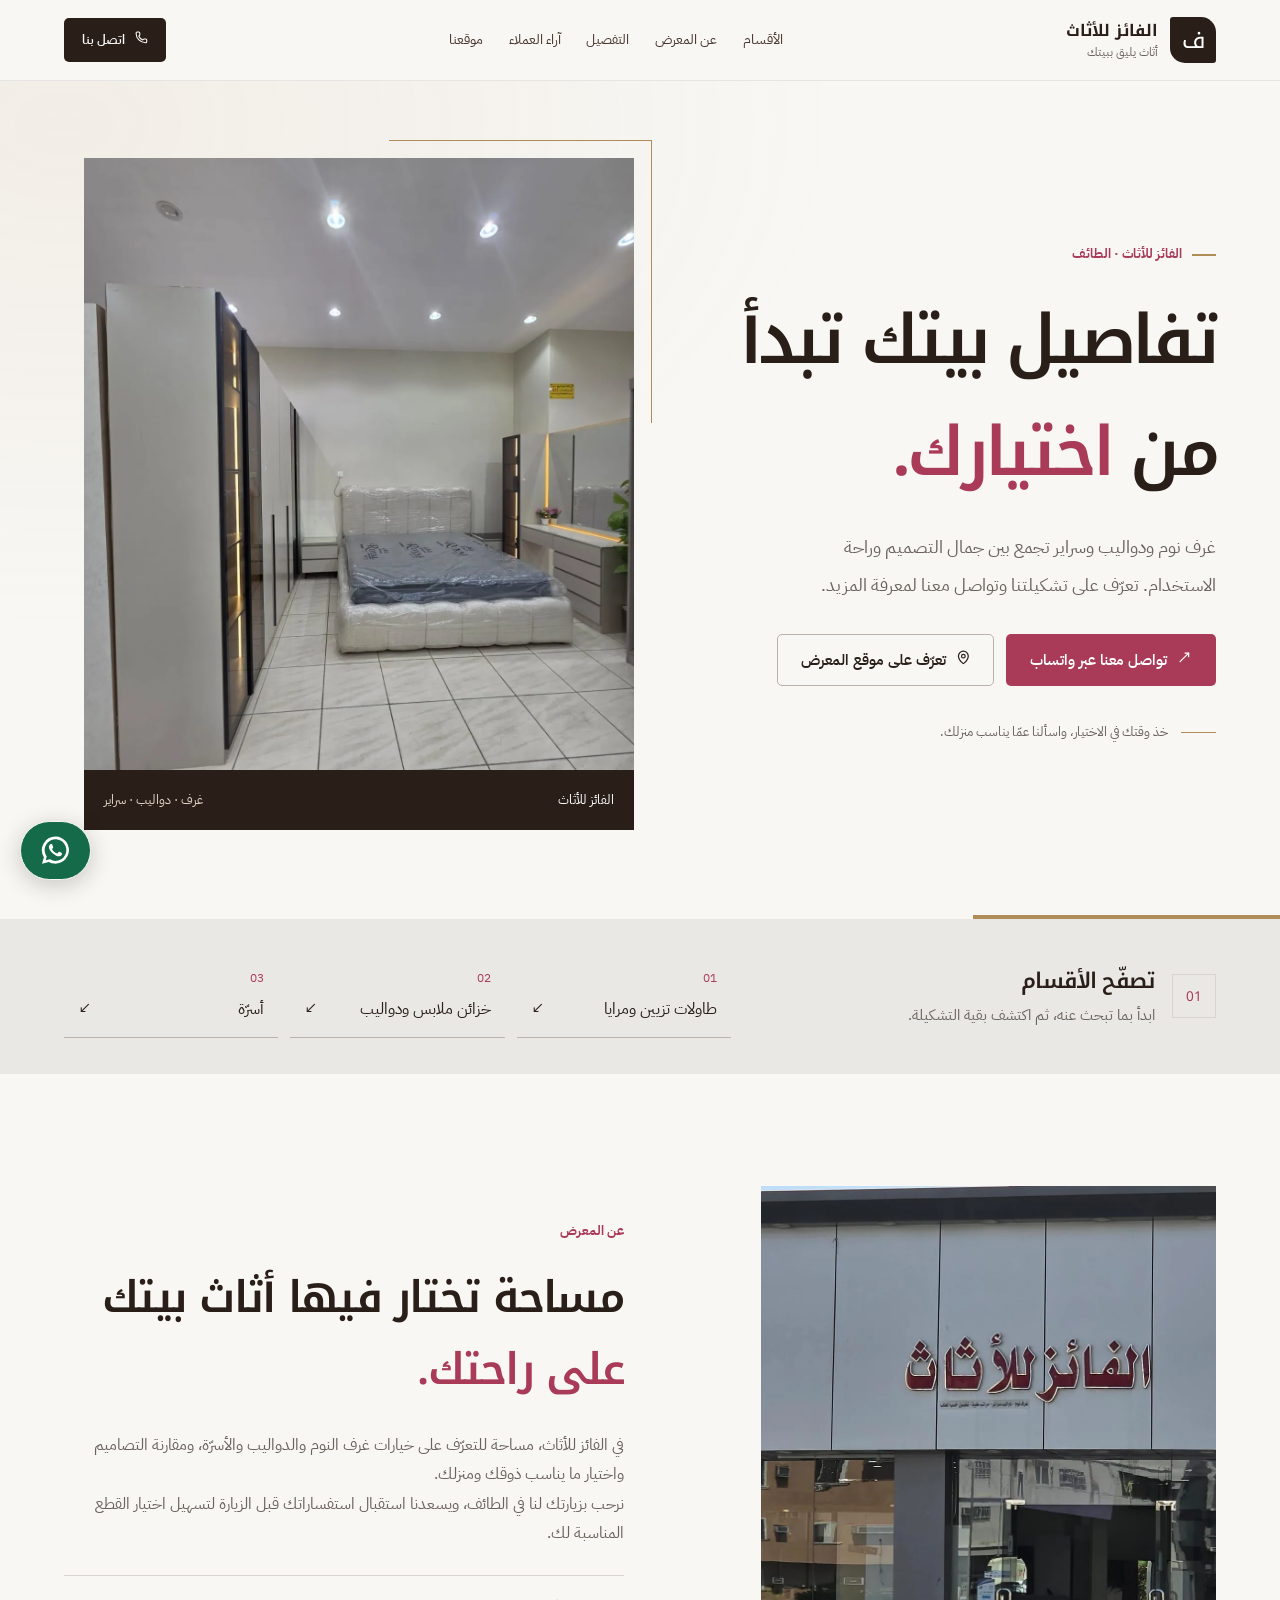
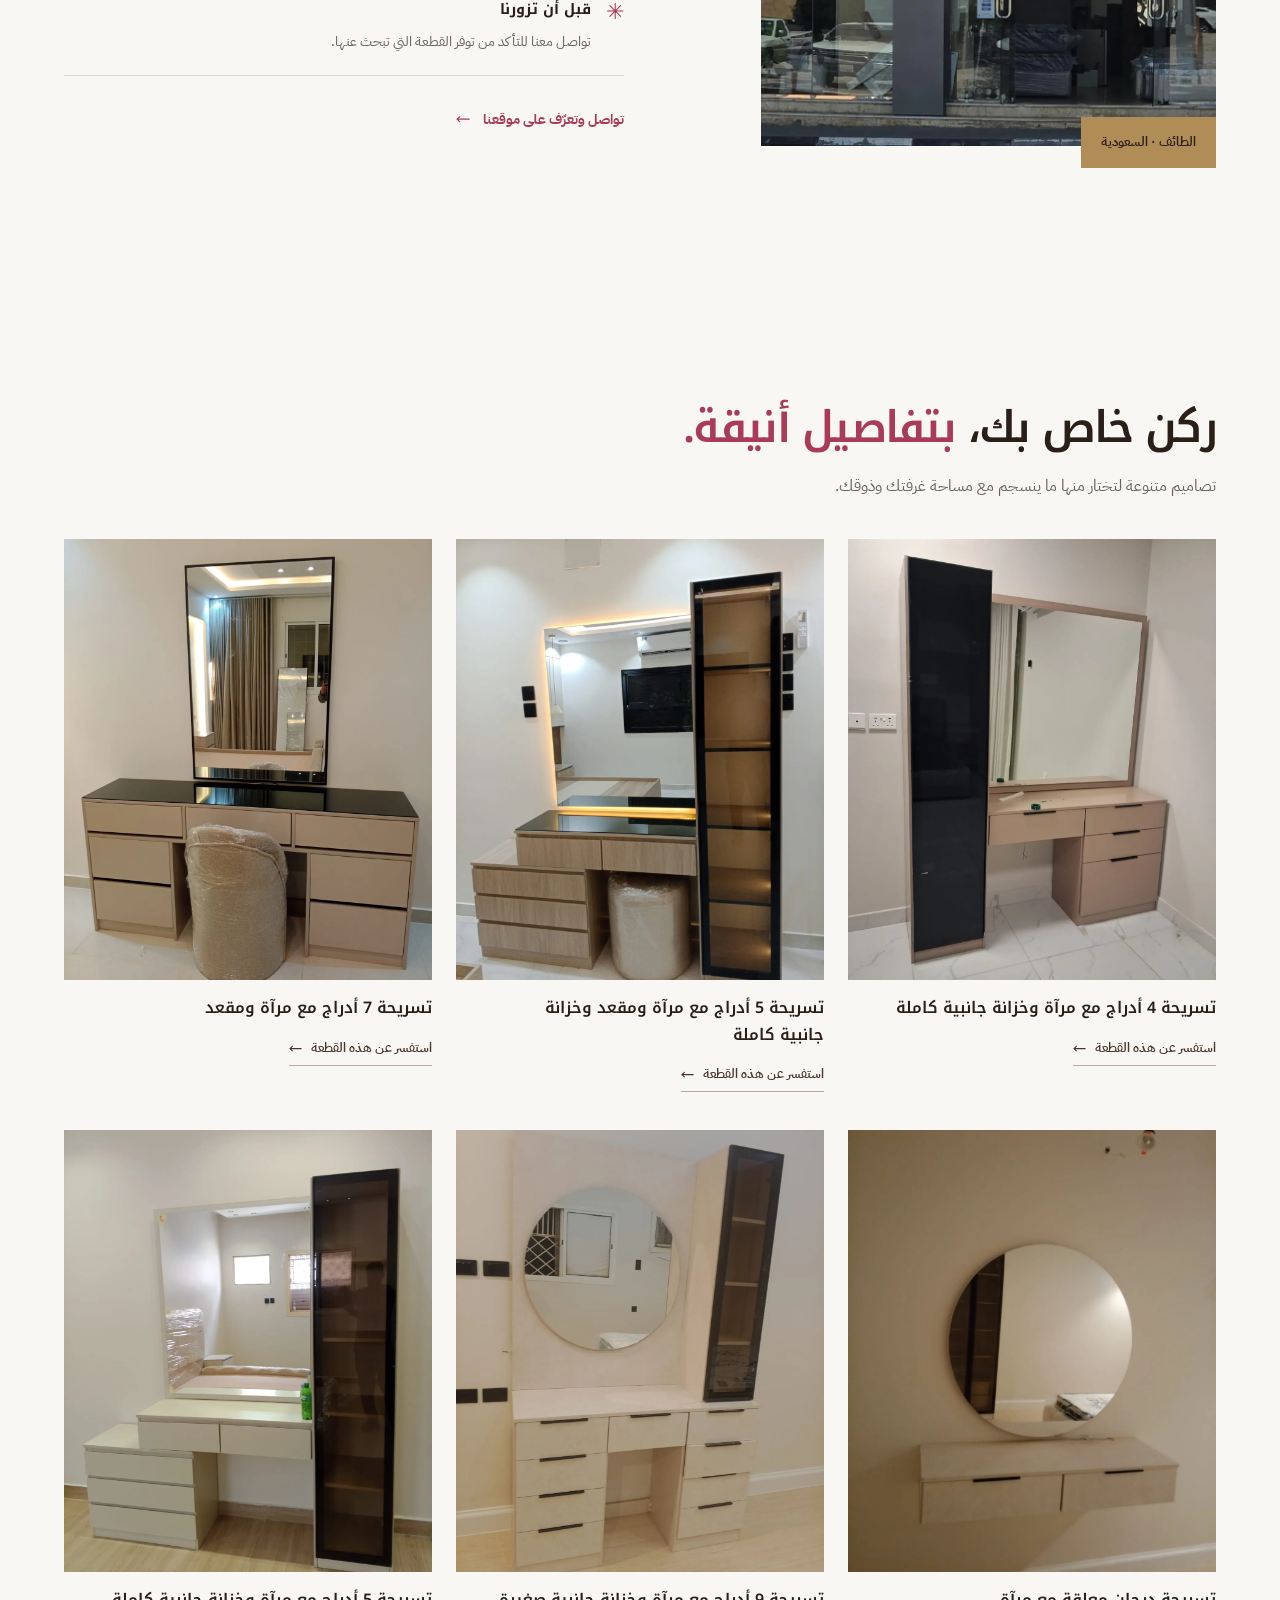
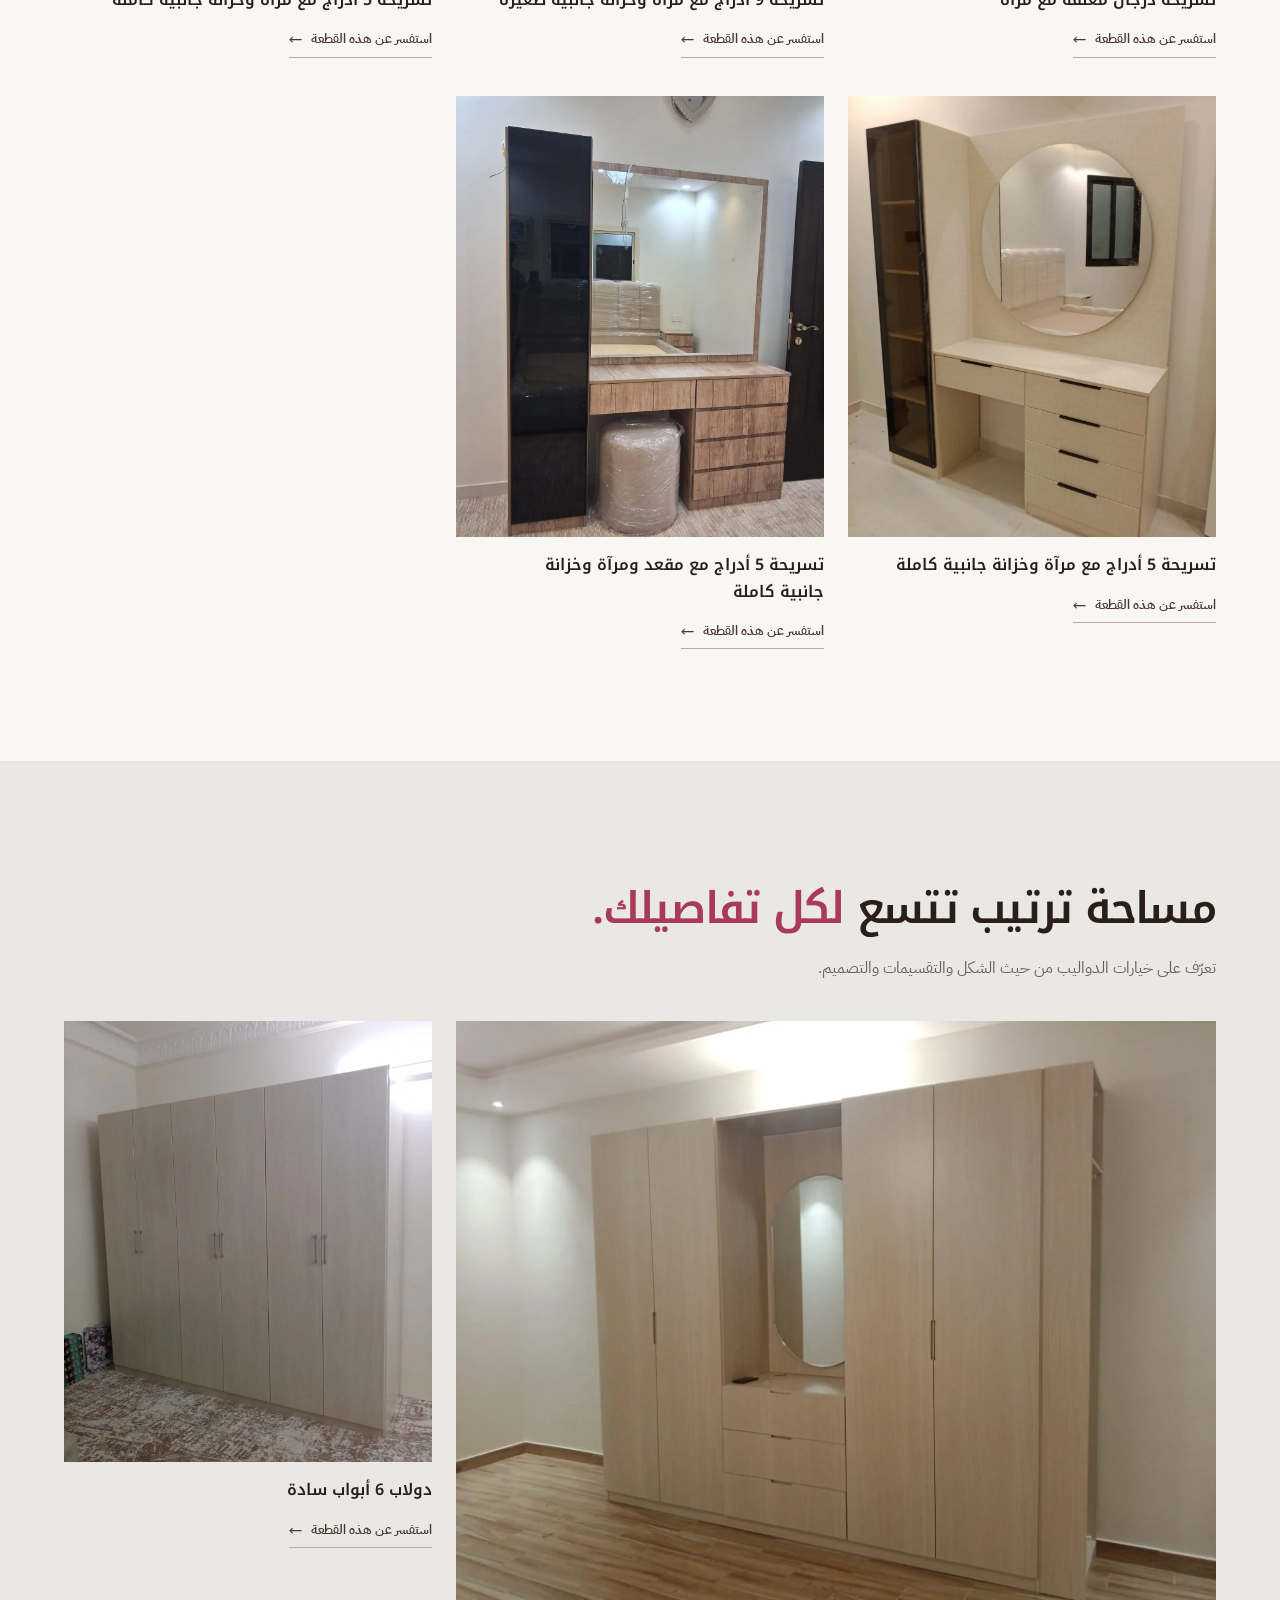
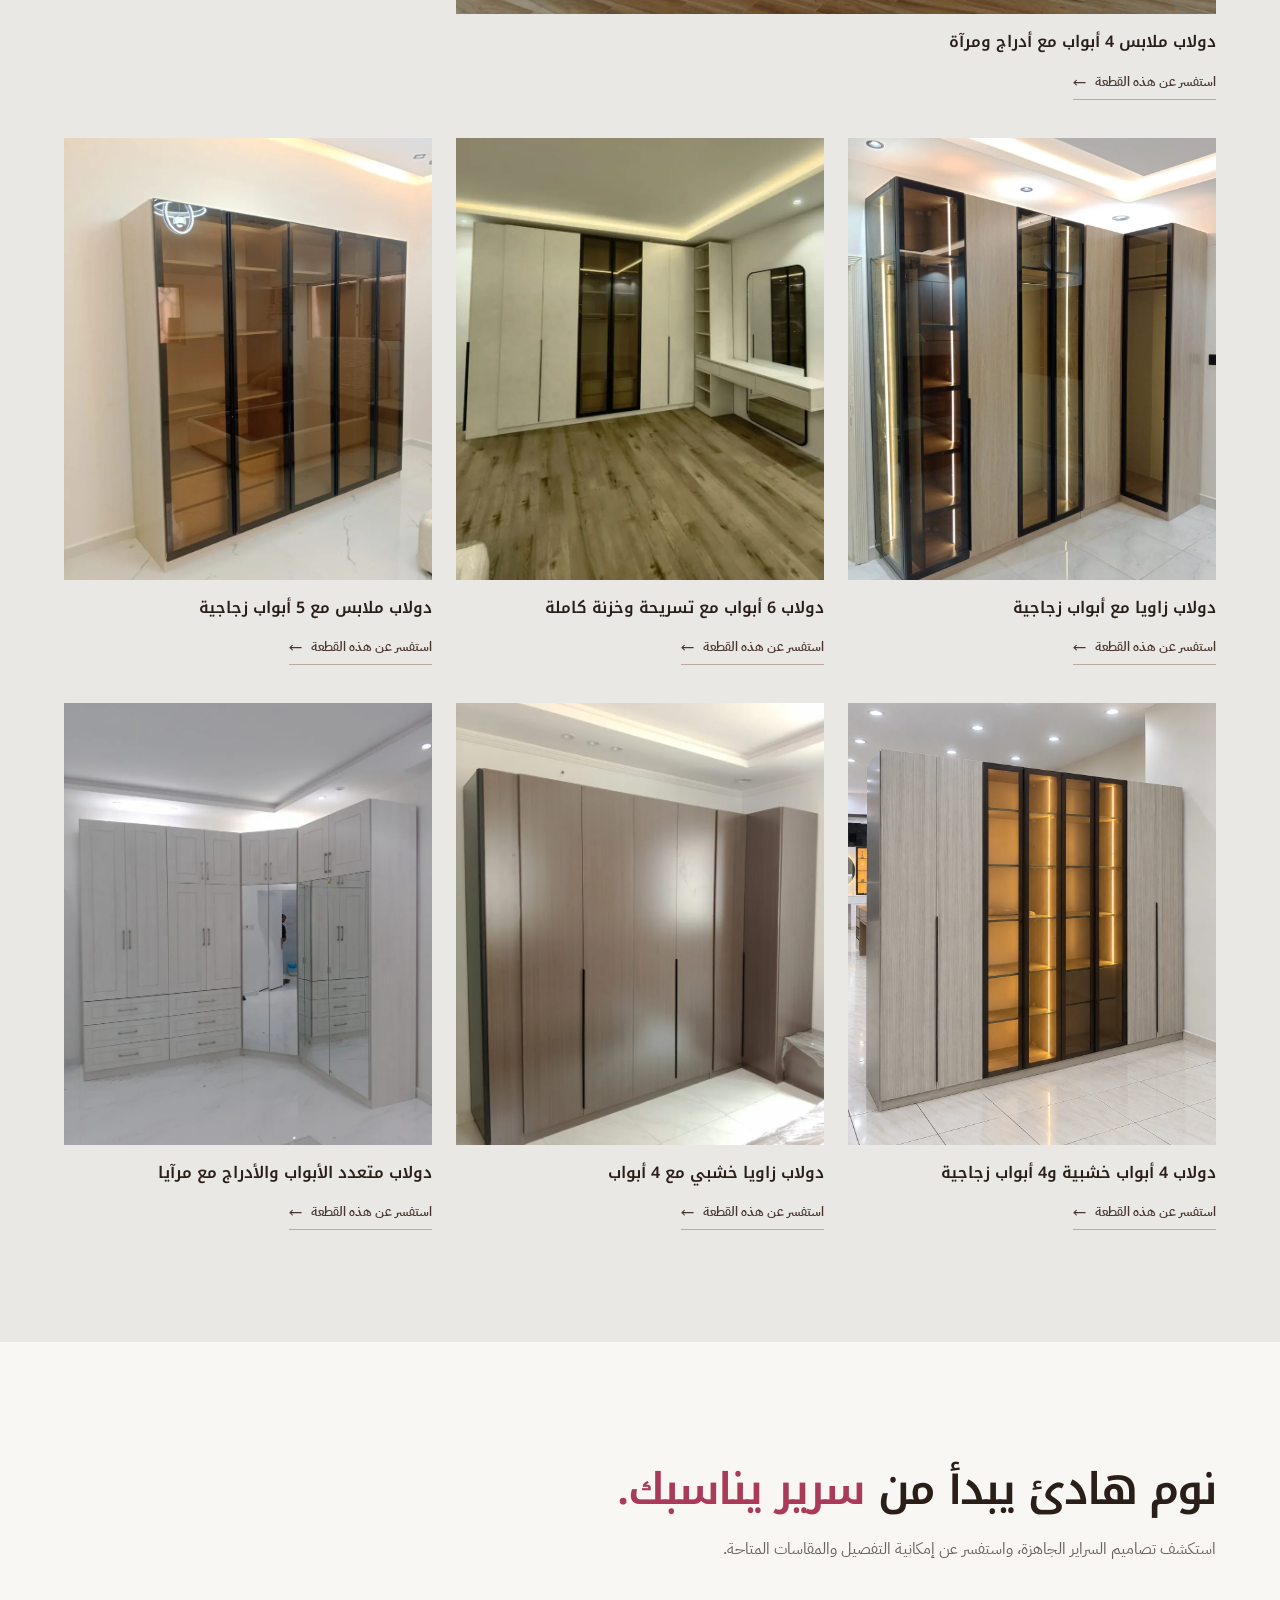
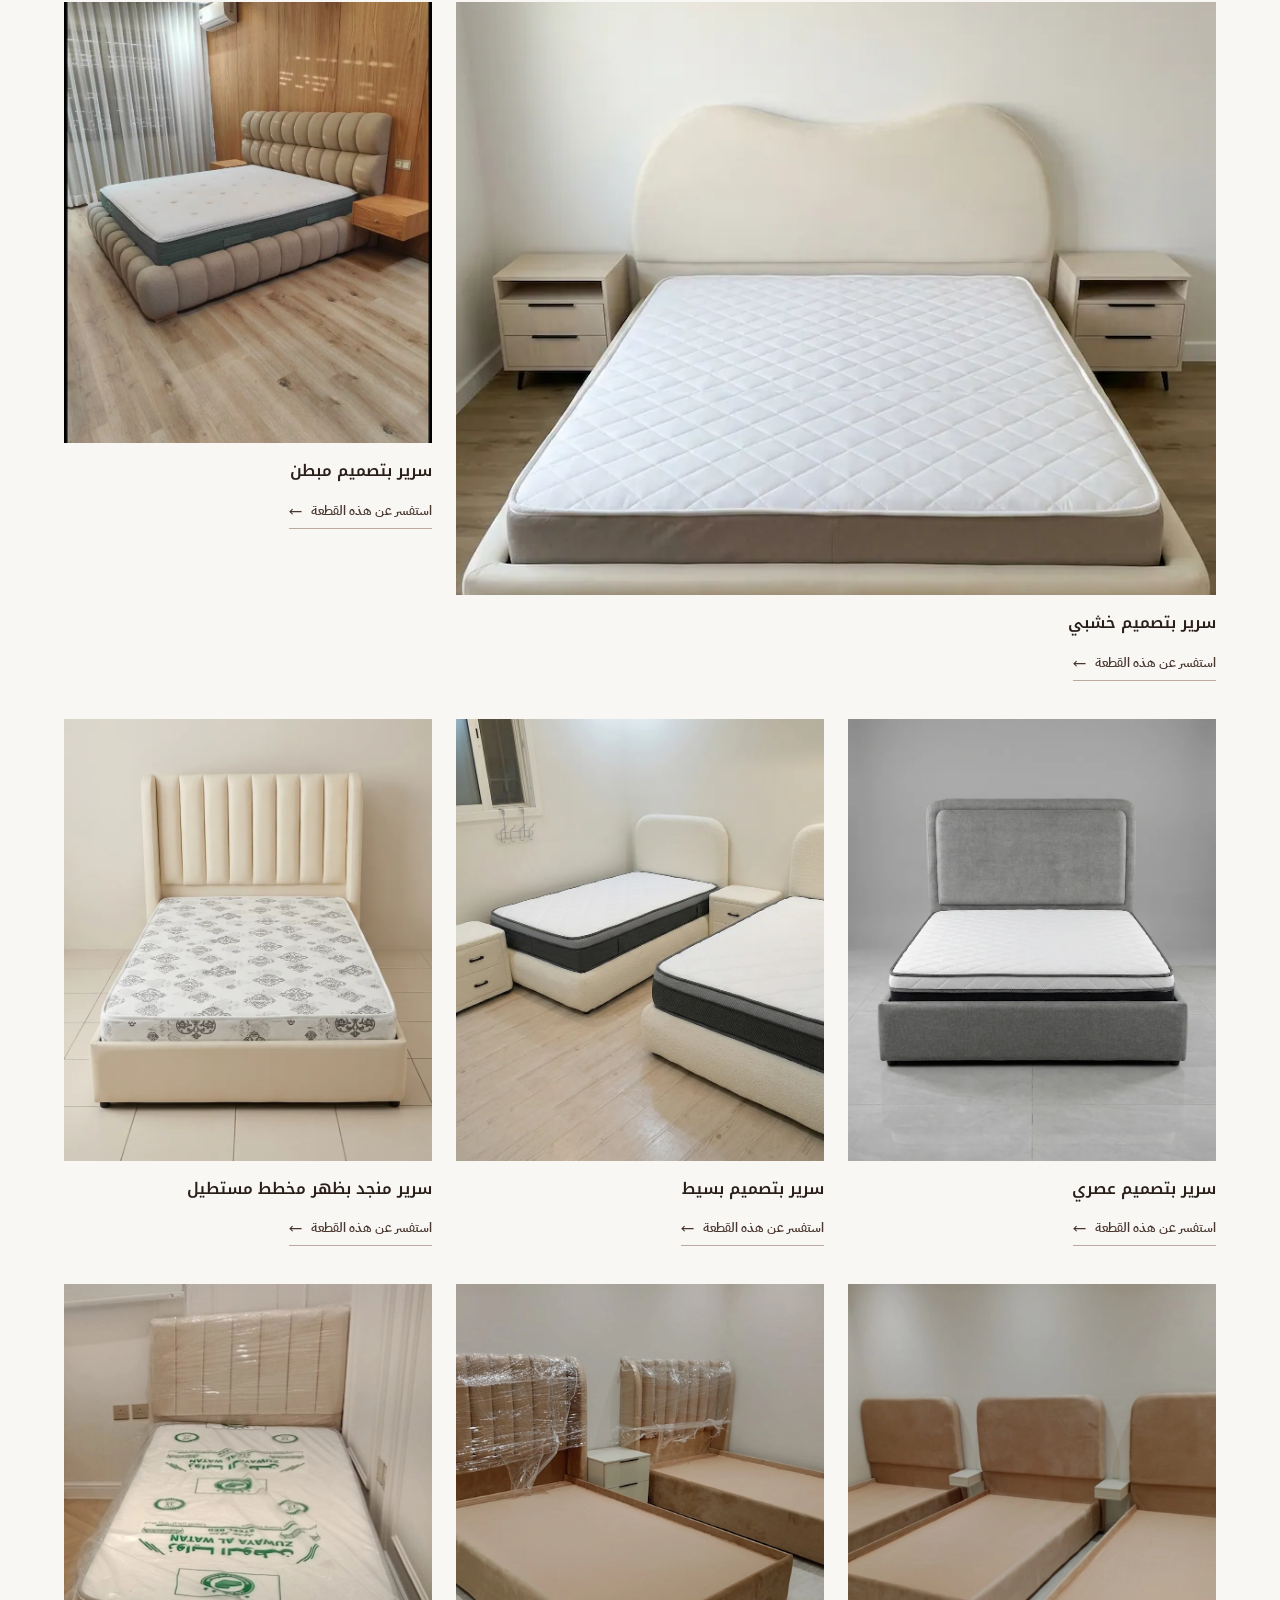
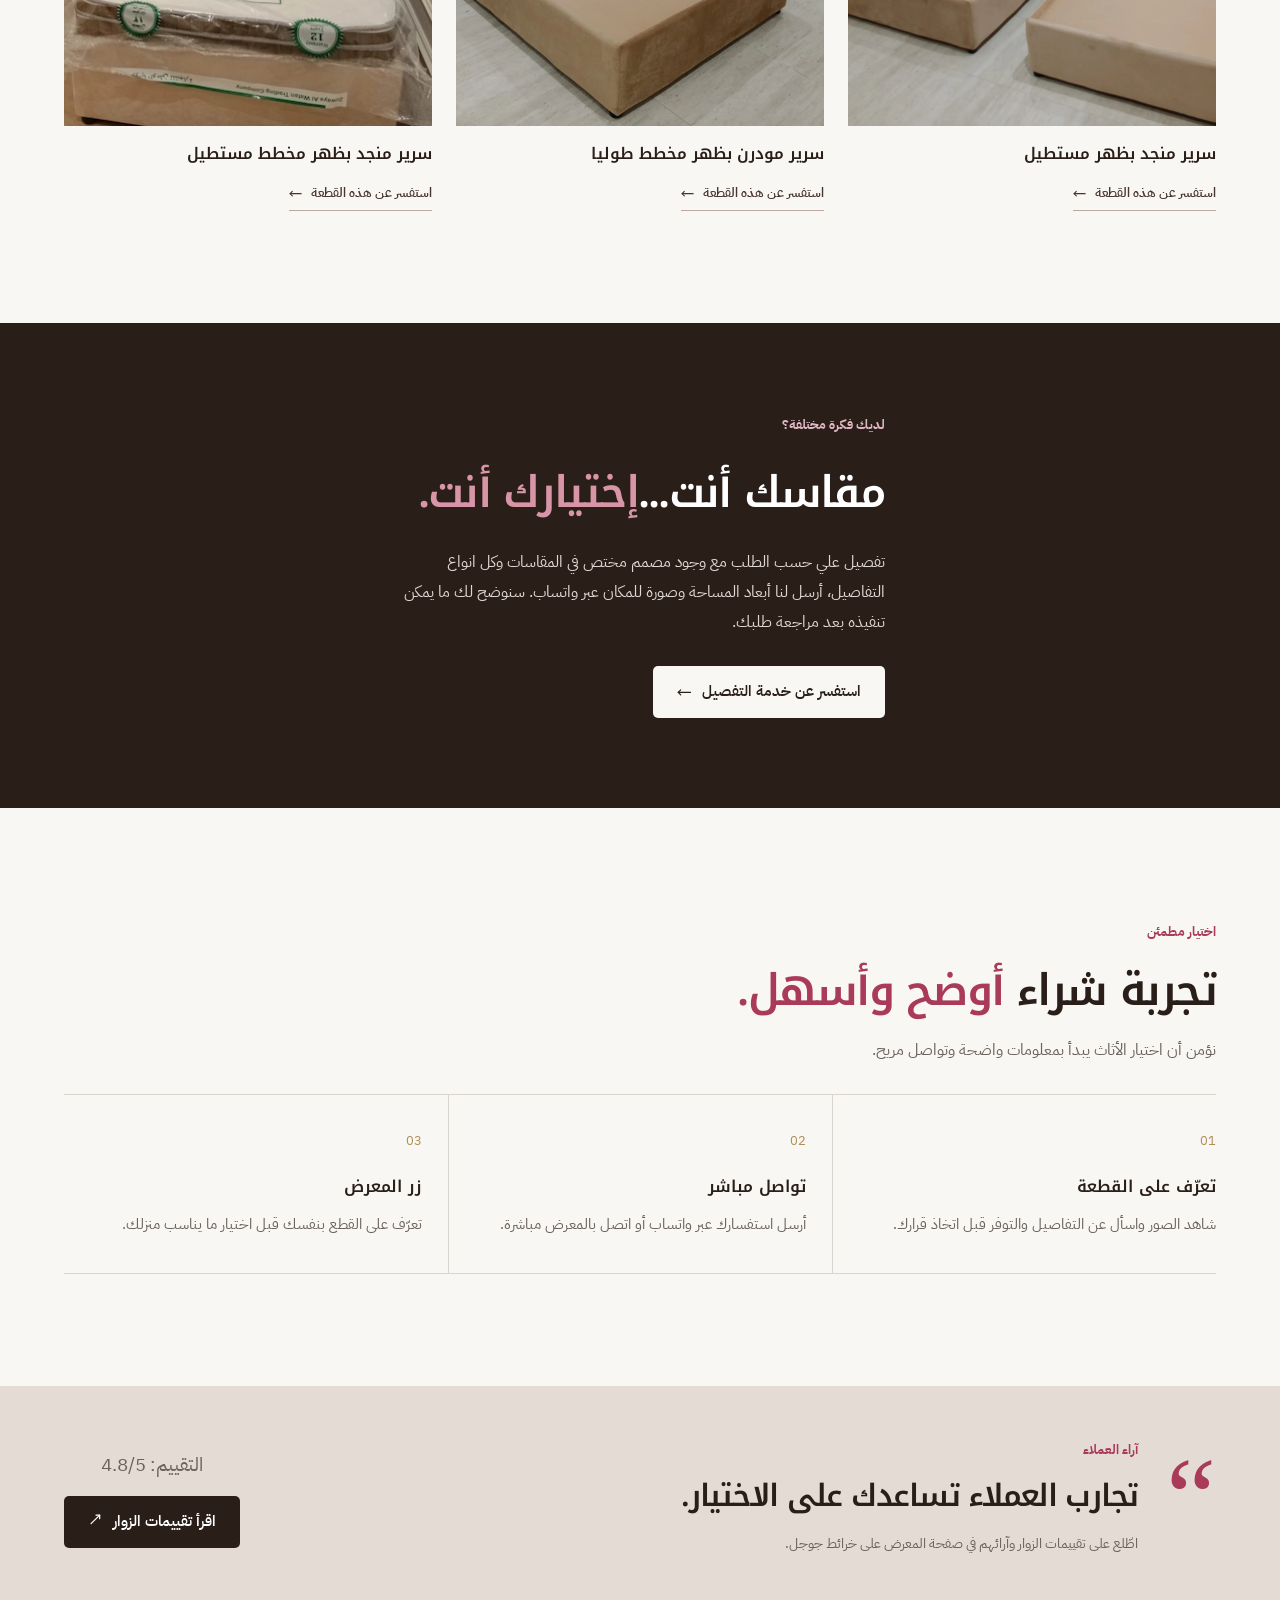
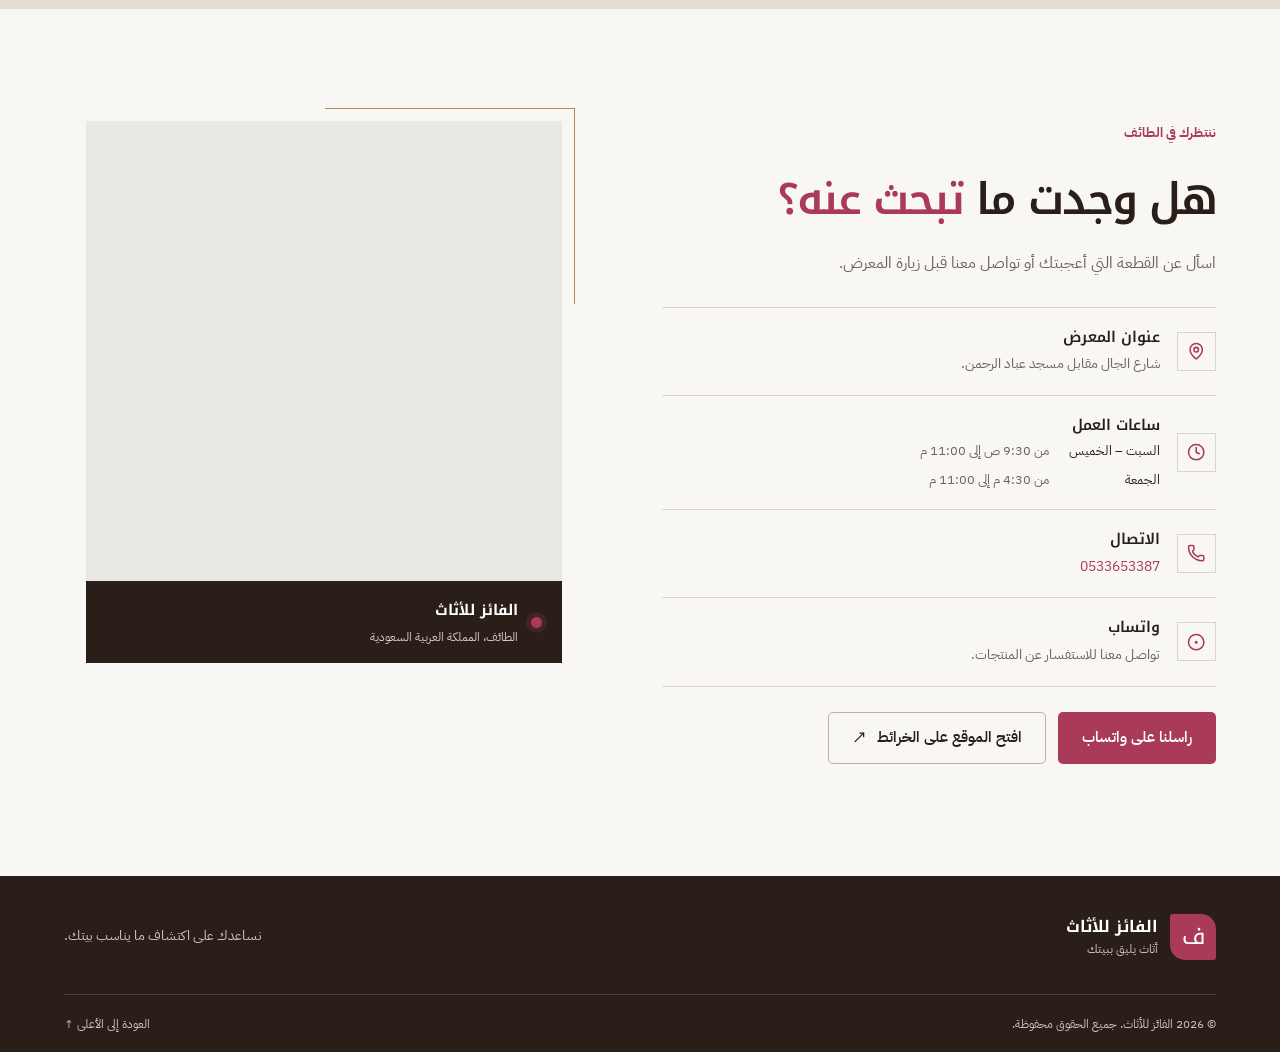
==== index.html @ a6a4e143 "Initial commit" ====
<!doctype html>
<html lang="ar-SA" dir="rtl">
  <head>
    <meta charset="UTF-8" />
    <meta name="viewport" content="width=device-width, initial-scale=1" />

    <title>الفائز للأثاث | غرف نوم ودواليب وسراير الطائف</title>
    <meta
      name="description"
      content="اكتشف غرف نوم الطائف والدواليب والسراير الجاهزة والتفصيل لدى الفائز للأثاث. تعرّف على تشكيلات الأثاث وتواصل مع المعرض للاستفسار عن القطع وزيارتنا في الطائف."
    />
    <meta name="theme-color" content="#2a1e19" />
    <meta name="robots" content="index, follow" />

    <link rel="canonical" href="https://alfaezfurniture.com/" />

    <!-- خطوط عربية؛ الخطوط الاحتياطية تعمل عند تعذر تحميلها -->
    <link rel="preconnect" href="https://fonts.googleapis.com" />
    <link rel="preconnect" href="https://fonts.gstatic.com" crossorigin />
    <link
      href="https://fonts.googleapis.com/css2?family=IBM+Plex+Sans+Arabic:wght@400;500;600;700&family=Noto+Kufi+Arabic:wght@400;500;600;700;800&display=swap"
      rel="stylesheet"
    />

    <link rel="stylesheet" href="style.css" />
    <!-- <link rel="icon" href="images/favicon.png" type="image/png" /> -->

    <!-- Open Graph -->
    <meta property="og:type" content="website" />
    <meta property="og:locale" content="ar_SA" />
    <meta
      property="og:title"
      content="الفائز للأثاث | اختيارات لمنزلك في الطائف"
    />
    <meta
      property="og:description"
      content="تعرّف على غرف النوم والدواليب والسراير لدى الفائز للأثاث في الطائف."
    />
    <meta
      property="og:image"
      content="https://alfaezfurniture.com/images/hero.webp"
    />
    <meta property="og:url" content="https://alfaezfurniture.com/" />

    <script type="application/ld+json">
      {
        "@context": "https://schema.org",
        "@type": "FurnitureStore",
        "name": "الفائز للأثاث",
        "description": "متجر أثاث في الطائف يعرض غرف النوم والدواليب والسراير.",
        "url": "https://alfaezfurniture.com/",
        "telephone": "+966533653387",
        "address": {
          "@type": "PostalAddress",
          "streetAddress": "Al Qamariyah District, Jaal Street",
          "addressLocality": "Taif",
          "addressRegion": "Makkah",
          "addressCountry": "SA"
        },
        "openingHoursSpecification": [
          {
            "@type": "OpeningHoursSpecification",
            "dayOfWeek": [
              "Saturday",
              "Sunday",
              "Monday",
              "Tuesday",
              "Wednesday",
              "Thursday"
            ],
            "opens": "09:30",
            "closes": "23:00"
          },
          {
            "@type": "OpeningHoursSpecification",
            "dayOfWeek": "Friday",
            "opens": "16:00",
            "closes": "23:00"
          }
        ]
      }
    </script>
  </head>

  <body>
    <header class="site-header">
      <div class="container header-inner">
        <a
          class="brand"
          href="#home"
          aria-label="الفائز للأثاث، الصفحة الرئيسية"
        >
          <span class="brand-mark" aria-hidden="true">ف</span>
          <span class="brand-copy">
            <strong>الفائز للأثاث</strong>
            <small>أثاث يليق ببيتك</small>
          </span>
        </a>

        <button
          class="menu-toggle"
          type="button"
          aria-label="فتح قائمة التنقل"
          aria-expanded="false"
          aria-controls="main-nav"
        >
          <span></span><span></span><span></span>
        </button>

        <nav class="main-nav" id="main-nav" aria-label="التنقل الرئيسي">
          <a href="#categories">الأقسام</a>
          <a href="#about">عن المعرض</a>
          <a href="#custom">التفصيل</a>
          <a href="#reviews">آراء العملاء</a>
          <a href="#contact">موقعنا</a>
        </nav>

        <a
          class="button button-dark header-call"
          href="tel:+966533653387"
          data-phone
        >
          <span aria-hidden="true"
            ><svg
              xmlns="http://www.w3.org/2000/svg"
              width="24"
              height="24"
              viewBox="0 0 24 24"
              fill="none"
              stroke="currentColor"
              stroke-width="2"
              stroke-linecap="round"
              stroke-linejoin="round"
              class="lucide lucide-phone preview-icon icon"
            >
              <path
                d="M13.832 16.568a1 1 0 0 0 1.213-.303l.355-.465A2 2 0 0 1 17 15h3a2 2 0 0 1 2 2v3a2 2 0 0 1-2 2A18 18 0 0 1 2 4a2 2 0 0 1 2-2h3a2 2 0 0 1 2 2v3a2 2 0 0 1-.8 1.6l-.468.351a1 1 0 0 0-.292 1.233 14 14 0 0 0 6.392 6.384"
              />
            </svg>
          </span>
          اتصل بنا
        </a>
      </div>
    </header>

    <main id="main">
      <!-- الواجهة الرئيسية -->
      <section class="hero" id="home">
        <div class="container hero-grid">
          <div class="hero-copy">
            <p class="eyebrow"><span></span> الفائز للأثاث · الطائف</p>
            <h1>تفاصيل بيتك تبدأ من <em>اختيارك.</em></h1>
            <p class="hero-description">
              غرف نوم ودواليب وسراير تجمع بين جمال التصميم وراحة الاستخدام.
              تعرّف على تشكيلتنا وتواصل معنا لمعرفة المزيد.
            </p>

            <div class="hero-actions">
              <a
                class="button button-rose"
                href="  "
                data-whatsapp
              >
                <span aria-hidden="true"><svg xmlns="http://www.w3.org/2000/svg" width="24" height="24" viewBox="0 0 24 24" fill="none" stroke="currentColor" stroke-width="2" stroke-linecap="round" stroke-linejoin="round" class="lucide lucide-move-up-right preview-icon icon"><path d="M13 5H19V11"/><path d="M19 5L5 19"/></svg></span>
                تواصل معنا عبر واتساب
              </a>
              <a
                class="button button-outline"
                href="https://maps.app.goo.gl/UE2SRgCkSvka9ir56?g_st=iw"
              >
                <span aria-hidden="true">
                  <svg
                    xmlns="http://www.w3.org/2000/svg"
                    width="24"
                    height="24"
                    viewBox="0 0 24 24"
                    fill="none"
                    stroke="currentColor"
                    stroke-width="2"
                    stroke-linecap="round"
                    stroke-linejoin="round"
                    class="lucide lucide-map-pin preview-icon icon"
                  >
                    <path
                      d="M20 10c0 4.993-5.539 10.193-7.399 11.799a1 1 0 0 1-1.202 0C9.539 20.193 4 14.993 4 10a8 8 0 0 1 16 0"
                    />
                    <circle cx="12" cy="10" r="3" />
                  </svg>
                </span>
                تعرّف على موقع المعرض
              </a>
            </div>

            <div class="hero-note">
              <span class="note-line"></span>
              <p>خذ وقتك في الاختيار، واسألنا عمّا يناسب منزلك.</p>
            </div>
          </div>

          <div class="hero-visual">
            <img
              src="images/hero.webp"
              alt="غرفة نوم بتصميم أنيق وألوان خشبية هادئة"
              width="1000"
              height="1150"
              fetchpriority="high"
            />
            <div class="hero-image-caption">
              <span>الفائز للأثاث</span>
              <span>غرف · دواليب · سراير</span>
            </div>
          </div>
        </div>
        <div class="hero-bottom-rule" aria-hidden="true"></div>
      </section>

      <!-- شريط الأقسام -->
      <section class="category-strip" id="categories" aria-label="أقسام الأثاث">
        <div class="container">
          <div class="section-intro strip-intro">
            <span class="section-number">01</span>
            <div>
              <h2>تصفّح الأقسام</h2>
              <p>ابدأ بما تبحث عنه، ثم اكتشف بقية التشكيلة.</p>
            </div>
          </div>

          <div class="category-links">
            <a href="#bedrooms" class="category-link">
              <span class="category-link-icon" aria-hidden="true">01</span>
              <span>طاولات تزيين ومرايا</span><span aria-hidden="true">↙</span>
            </a>
            <a href="#wardrobes" class="category-link">
              <span class="category-link-icon" aria-hidden="true">02</span>
              <span>خزائن ملابس ودواليب</span><span aria-hidden="true">↙</span>
            </a>
            <a href="#beds" class="category-link">
              <span class="category-link-icon" aria-hidden="true">03</span>
              <span>أسرّة</span><span aria-hidden="true">↙</span>
            </a>
          </div>
        </div>
      </section>

      <!-- نبذة عن المعرض -->
      <section class="about section-pad" id="about">
        <div class="container about-grid">
          <div class="about-visual">
            <img
              src="images/front.webp"
              alt="المساحة الخارجية لمعرض الفائز للأثاث"
              width="50"
              height="950"
              loading="lazy"
            />
            <span class="image-index">الطائف · السعودية</span>
          </div>

          <div class="about-copy">
            <p class="eyebrow">عن المعرض</p>
            <h2>مساحة تختار فيها أثاث بيتك <em>على راحتك.</em></h2>
            <p>
              في الفائز للأثاث، مساحة للتعرّف على خيارات غرف النوم والدواليب
              والأسرّة، ومقارنة التصاميم واختيار ما يناسب ذوقك ومنزلك.
            </p>
            <p>
              نرحب بزيارتك لنا في الطائف، ويسعدنا استقبال استفساراتك قبل
              الزيارة لتسهيل اختيار القطع المناسبة لك.
            </p>
            <div class="about-detail">
              <span class="detail-symbol" aria-hidden="true">✳</span>
              <p>
                <strong>قبل أن تزورنا</strong>
                <span>تواصل معنا للتأكد من توفر القطعة التي تبحث عنها.</span>
              </p>
            </div>

            <a class="text-link" href="https://wa.me/966533653387">
              تواصل وتعرّف على موقعنا
              <svg
                xmlns="http://www.w3.org/2000/svg"
                width="24"
                height="24"
                viewBox="0 0 24 24"
                fill="none"
                stroke="currentColor"
                stroke-width="2"
                stroke-linecap="round"
                stroke-linejoin="round"
                class="lucide lucide-move-left preview-icon icon"
              >
                <path d="M6 8L2 12L6 16" />
                <path d="M2 12H22" />
              </svg>
            </a>
          </div>
        </div>
      </section>

      <!-- طاولات التزيين والتسريحات -->
      <section class="product-section section-pad" id="bedrooms">
        <div class="container">
          <div class="section-heading">
            <div>
              <!-- <p class="eyebrow">القسم الأول</p> -->
              <h2>ركن خاص بك، <em>بتفاصيل أنيقة.</em></h2>
              <p class="section-description">
                تصاميم متنوعة لتختار منها ما ينسجم مع مساحة غرفتك وذوقك.
              </p>
            </div>
            <!-- <span class="heading-index">01 / 03</span> -->
          </div>
          <div class="product-gallery">
            <article class="product-card">
              <a
                class="product-image"
                href="images/Rooms/M1.webp"
                target="_blank"
                rel="noopener"
                aria-label="عرض صورة تسريحة 4 أدراج مع مرآة وخزانة جانبية كاملة"
              >
                <img
                  src="images/Rooms/M1.webp"
                  alt="تسريحة 4 أدراج مع مرآة وخزانة جانبية كاملة"
                  width="900"
                  height="1100"
                  loading="lazy"
                />
                <span class="image-view" aria-hidden="true"><svg xmlns="http://www.w3.org/2000/svg" width="24" height="24" viewBox="0 0 24 24" fill="none" stroke="currentColor" stroke-width="2" stroke-linecap="round" stroke-linejoin="round" class="lucide lucide-move-up-right preview-icon icon"><path d="M13 5H19V11"/><path d="M19 5L5 19"/></svg></span>
              </a>
              <div class="product-info">
                <div>
                  <h3>تسريحة 4 أدراج مع مرآة وخزانة جانبية كاملة</h3>
                </div>
                <a
                  class="inquiry-link"
                  href="https://wa.me/966533653387"
                  data-product="تسريحة 4 أدراج مع مرآة وخزانة جانبية كاملة"
                >
                  استفسر عن هذه القطعة
                  <svg
                    xmlns="http://www.w3.org/2000/svg"
                    width="24"
                    height="24"
                    viewBox="0 0 24 24"
                    fill="none"
                    stroke="currentColor"
                    stroke-width="2"
                    stroke-linecap="round"
                    stroke-linejoin="round"
                    class="lucide lucide-move-left preview-icon icon"
                  >
                    <path d="M6 8L2 12L6 16" />
                    <path d="M2 12H22" />
                  </svg>
                </a>
              </div>
            </article>

            <article class="product-card">
              <a
                class="product-image"
                href="images/Rooms/M2.webp"
                target="_blank"
                rel="noopener"
                aria-label="عرض صورة التسريحة الثانية"
              >
                <img
                  src="images/Rooms/M2.webp"
                  alt="تسريحة 5 أدراج مع مرآة ومقعد وخزانة جانبية كاملة"
                  width="800"
                  height="950"
                  loading="lazy"
                />
                <span class="image-view" aria-hidden="true"><svg xmlns="http://www.w3.org/2000/svg" width="24" height="24" viewBox="0 0 24 24" fill="none" stroke="currentColor" stroke-width="2" stroke-linecap="round" stroke-linejoin="round" class="lucide lucide-move-up-right preview-icon icon"><path d="M13 5H19V11"/><path d="M19 5L5 19"/></svg></span>
              </a>
              <div class="product-info">
                <div>
                  
                  <h3>تسريحة 5 أدراج مع مرآة ومقعد وخزانة جانبية كاملة</h3>
                </div>
                <a
                  class="inquiry-link"
                  href="https://wa.me/966533653387"
                  data-product="تسريحة 5 أدراج مع مرآة ومقعد وخزانة جانبية كاملة"
                >
                  استفسر عن هذه القطعة
                  <svg
                    xmlns="http://www.w3.org/2000/svg"
                    width="24"
                    height="24"
                    viewBox="0 0 24 24"
                    fill="none"
                    stroke="currentColor"
                    stroke-width="2"
                    stroke-linecap="round"
                    stroke-linejoin="round"
                    class="lucide lucide-move-left preview-icon icon"
                  >
                    <path d="M6 8L2 12L6 16" />
                    <path d="M2 12H22" />
                  </svg>
                </a>
              </div>
            </article>

            <article class="product-card">
              <a
                class="product-image"
                href="images/Rooms/M3.webp"
                target="_blank"
                rel="noopener"
                aria-label="عرض صورة التسريحة الثالثة"
              >
                <img
                  src="images/Rooms/M3.webp"
                  alt="تسريحة 7 أدراج مع مرآة ومقعد"
                  width="800"
                  height="950"
                  loading="lazy"
                />
                <span class="image-view" aria-hidden="true"><svg xmlns="http://www.w3.org/2000/svg" width="24" height="24" viewBox="0 0 24 24" fill="none" stroke="currentColor" stroke-width="2" stroke-linecap="round" stroke-linejoin="round" class="lucide lucide-move-up-right preview-icon icon"><path d="M13 5H19V11"/><path d="M19 5L5 19"/></svg></span>
              </a>
              <div class="product-info">
                <div>
                  
                  <h3>تسريحة 7 أدراج مع مرآة ومقعد</h3>
                </div>
                <a
                  class="inquiry-link"
                  href="https://wa.me/966533653387"
                  data-product="تسريحة 7 أدراج مع مرآة ومقعد"
                >
                  استفسر عن هذه القطعة
                  <svg
                    xmlns="http://www.w3.org/2000/svg"
                    width="24"
                    height="24"
                    viewBox="0 0 24 24"
                    fill="none"
                    stroke="currentColor"
                    stroke-width="2"
                    stroke-linecap="round"
                    stroke-linejoin="round"
                    class="lucide lucide-move-left preview-icon icon"
                  >
                    <path d="M6 8L2 12L6 16" />
                    <path d="M2 12H22" />
                  </svg>
                </a>
              </div>
            </article>

            <article class="product-card">
              <a
                class="product-image"
                href="images/Rooms/M4.webp"
                target="_blank"
                rel="noopener"
                aria-label="عرض صورة التسريحة الرابعة"
              >
                <img
                  src="images/Rooms/M4.webp"
                  alt="تسريحة درجان معلقة مع مرآة"
                  width="800"
                  height="950"
                  loading="lazy"
                />
                <span class="image-view" aria-hidden="true"><svg xmlns="http://www.w3.org/2000/svg" width="24" height="24" viewBox="0 0 24 24" fill="none" stroke="currentColor" stroke-width="2" stroke-linecap="round" stroke-linejoin="round" class="lucide lucide-move-up-right preview-icon icon"><path d="M13 5H19V11"/><path d="M19 5L5 19"/></svg></span>
              </a>
              <div class="product-info">
                <div>
                  
                  <h3>تسريحة درجان معلقة مع مرآة</h3>
                </div>
                <a
                  class="inquiry-link"
                  href="https://wa.me/966533653387"
                  data-product="تسريحة درجان معلقة مع مرآة"
                >
                  استفسر عن هذه القطعة
                  <svg
                    xmlns="http://www.w3.org/2000/svg"
                    width="24"
                    height="24"
                    viewBox="0 0 24 24"
                    fill="none"
                    stroke="currentColor"
                    stroke-width="2"
                    stroke-linecap="round"
                    stroke-linejoin="round"
                    class="lucide lucide-move-left preview-icon icon"
                  >
                    <path d="M6 8L2 12L6 16" />
                    <path d="M2 12H22" />
                  </svg>
                </a>
              </div>
            </article>

            <article class="product-card">
              <a
                class="product-image"
                href="images/Rooms/M5.webp"
                target="_blank"
                rel="noopener"
                aria-label="عرض صورة التسريحة الخامسة"
              >
                <img
                  src="images/Rooms/M5.webp"
                  alt="تسريحة 9 أدراج مع مرآة وخزانة جانبية"
                  width="800"
                  height="950"
                  loading="lazy"
                />
                <span class="image-view" aria-hidden="true"><svg xmlns="http://www.w3.org/2000/svg" width="24" height="24" viewBox="0 0 24 24" fill="none" stroke="currentColor" stroke-width="2" stroke-linecap="round" stroke-linejoin="round" class="lucide lucide-move-up-right preview-icon icon"><path d="M13 5H19V11"/><path d="M19 5L5 19"/></svg></span>
              </a>
              <div class="product-info">
                <div>
                  
                  <h3>تسريحة 9 أدراج مع مرآة وخزانة جانبية صغيرة</h3>
                </div>
                <a
                  class="inquiry-link"
                  href="https://wa.me/966533653387"
                  data-product="تسريحة 9 أدراج مع مرآة وخزانة جانبية"
                >
                  استفسر عن هذه القطعة
                  <svg
                    xmlns="http://www.w3.org/2000/svg"
                    width="24"
                    height="24"
                    viewBox="0 0 24 24"
                    fill="none"
                    stroke="currentColor"
                    stroke-width="2"
                    stroke-linecap="round"
                    stroke-linejoin="round"
                    class="lucide lucide-move-left preview-icon icon"
                  >
                    <path d="M6 8L2 12L6 16" />
                    <path d="M2 12H22" />
                  </svg>
                </a>
              </div>
            </article>

            <article class="product-card">
              <a
                class="product-image"
                href="images/Rooms/M6.webp"
                target="_blank"
                rel="noopener"
                aria-label="عرض صورة التسريحة السادسة"
              >
                <img
                  src="images/Rooms/M6.webp"
                  alt="تسريحة 5 أدراج مع مرآة وخزانة جانبية كاملة"
                  width="800"
                  height="950"
                  loading="lazy"
                />
                <span class="image-view" aria-hidden="true"><svg xmlns="http://www.w3.org/2000/svg" width="24" height="24" viewBox="0 0 24 24" fill="none" stroke="currentColor" stroke-width="2" stroke-linecap="round" stroke-linejoin="round" class="lucide lucide-move-up-right preview-icon icon"><path d="M13 5H19V11"/><path d="M19 5L5 19"/></svg></span>
              </a>
              <div class="product-info">
                <div>
                  
                  <h3>تسريحة 5 أدراج مع مرآة وخزانة جانبية كاملة</h3>
                </div>
                <a
                  class="inquiry-link"
                  href="https://wa.me/966533653387"
                  data-product="تسريحة 5 أدراج مع مرآة وخزانة جانبية كاملة"
                >
                  استفسر عن هذه القطعة
                  <svg
                    xmlns="http://www.w3.org/2000/svg"
                    width="24"
                    height="24"
                    viewBox="0 0 24 24"
                    fill="none"
                    stroke="currentColor"
                    stroke-width="2"
                    stroke-linecap="round"
                    stroke-linejoin="round"
                    class="lucide lucide-move-left preview-icon icon"
                  >
                    <path d="M6 8L2 12L6 16" />
                    <path d="M2 12H22" />
                  </svg>
                </a>
              </div>
            </article>

            <article class="product-card">
              <a
                class="product-image"
                href="images/Rooms/M7.webp"
                target="_blank"
                rel="noopener"
                aria-label="عرض صورة التسريحة السابعة"
              >
                <img
                  src="images/Rooms/M7.webp"
                  alt="تسريحة 5 أدراج مع مرآة وخزانة جانبية كاملة"
                  width="800"
                  height="950"
                  loading="lazy"
                />
                <span class="image-view" aria-hidden="true"><svg xmlns="http://www.w3.org/2000/svg" width="24" height="24" viewBox="0 0 24 24" fill="none" stroke="currentColor" stroke-width="2" stroke-linecap="round" stroke-linejoin="round" class="lucide lucide-move-up-right preview-icon icon"><path d="M13 5H19V11"/><path d="M19 5L5 19"/></svg></span>
              </a>
              <div class="product-info">
                <div>
                  
                  <h3>تسريحة 5 أدراج مع مرآة وخزانة جانبية كاملة</h3>
                </div>
                <a
                  class="inquiry-link"
                  href="https://wa.me/966533653387"
                  data-product="تسريحة 5 أدراج مع مرآة وخزانة جانبية كاملة"
                >
                  استفسر عن هذه القطعة
                  <svg
                    xmlns="http://www.w3.org/2000/svg"
                    width="24"
                    height="24"
                    viewBox="0 0 24 24"
                    fill="none"
                    stroke="currentColor"
                    stroke-width="2"
                    stroke-linecap="round"
                    stroke-linejoin="round"
                    class="lucide lucide-move-left preview-icon icon"
                  >
                    <path d="M6 8L2 12L6 16" />
                    <path d="M2 12H22" />
                  </svg>
                </a>
              </div>
            </article>

            <article class="product-card">
              <a
                class="product-image"
                href="images/Rooms/M8.webp"
                target="_blank"
                rel="noopener"
                aria-label="عرض صورة التسريحة الثامنة"
              >
                <img
                  src="images/Rooms/M8.webp"
                  alt="تسريحة 5 أدراج مع مقعد ومرآة وخزانة جانبية كاملة"
                  width="800"
                  height="950"
                  loading="lazy"
                />
                <span class="image-view" aria-hidden="true"><svg xmlns="http://www.w3.org/2000/svg" width="24" height="24" viewBox="0 0 24 24" fill="none" stroke="currentColor" stroke-width="2" stroke-linecap="round" stroke-linejoin="round" class="lucide lucide-move-up-right preview-icon icon"><path d="M13 5H19V11"/><path d="M19 5L5 19"/></svg></span>
              </a>
              <div class="product-info">
                <div>
                  
                  <h3>تسريحة 5 أدراج مع مقعد ومرآة وخزانة جانبية كاملة</h3>
                </div>
                <a
                  class="inquiry-link"
                  href="https://wa.me/966533653387"
                  data-product="تسريحة 5 أدراج مع مقعد ومرآة وخزانة جانبية كاملة"
                >
                  استفسر عن هذه القطعة
                  <svg
                    xmlns="http://www.w3.org/2000/svg"
                    width="24"
                    height="24"
                    viewBox="0 0 24 24"
                    fill="none"
                    stroke="currentColor"
                    stroke-width="2"
                    stroke-linecap="round"
                    stroke-linejoin="round"
                    class="lucide lucide-move-left preview-icon icon"
                  >
                    <path d="M6 8L2 12L6 16" />
                    <path d="M2 12H22" />
                  </svg>
                </a>
              </div>
            </article>
          </div>
        </div>
      </section>

      <!-- الدواليب -->
      <section class="product-section section-pad section-stone" id="wardrobes">
        <div class="container">
          <div class="section-heading">
            <div>
              <!-- <p class="eyebrow">القسم الثاني</p> -->
              <h2>مساحة ترتيب تتسع <em> لكل تفاصيلك.</em></h2>
              <p class="section-description">
                تعرّف على خيارات الدواليب من حيث الشكل والتقسيمات والتصميم.
              </p>
            </div>
          </div>

          <div class="product-gallery">
            <article class="product-card product-card-large">
              <a
                class="product-image"
                href="images/Wardrobes/Wardrobe_1.webp"
                target="_blank"
                rel="noopener"
                aria-label="عرض صورة الدولاب الاول"
              >
                <img
                  src="images/Wardrobes/Wardrobe_1.webp"
                  alt="دولاب ملابس 4 أبواب مع أدراج ومرآة"
                  width="900"
                  height="1100"
                  loading="lazy"
                />
                <span class="image-view" aria-hidden="true"><svg xmlns="http://www.w3.org/2000/svg" width="24" height="24" viewBox="0 0 24 24" fill="none" stroke="currentColor" stroke-width="2" stroke-linecap="round" stroke-linejoin="round" class="lucide lucide-move-up-right preview-icon icon"><path d="M13 5H19V11"/><path d="M19 5L5 19"/></svg></span>
              </a>
              <div class="product-info">
                <div>
                  
                  <h3>دولاب ملابس 4 أبواب مع أدراج ومرآة</h3>
                </div>
                <a
                  class="inquiry-link"
                  href="https://wa.me/966533653387"
                  data-product="دولاب ملابس 4 أبواب مع أدراج ومرآة"
                >
                  استفسر عن هذه القطعة
                  <svg
                    xmlns="http://www.w3.org/2000/svg"
                    width="24"
                    height="24"
                    viewBox="0 0 24 24"
                    fill="none"
                    stroke="currentColor"
                    stroke-width="2"
                    stroke-linecap="round"
                    stroke-linejoin="round"
                    class="lucide lucide-move-left preview-icon icon"
                  >
                    <path d="M6 8L2 12L6 16" />
                    <path d="M2 12H22" />
                  </svg>
                </a>
              </div>
            </article>

            <article class="product-card">
              <a
                class="product-image"
                href="images/Wardrobes/Wardrobe_2.webp"
                target="_blank"
                rel="noopener"
                aria-label="عرض صورة الدولاب الثاني"
              >
                <img
                  src="images/Wardrobes/Wardrobe_2.webp"
                  alt="دولاب 6 أبواب سادة"
                  width="800"
                  height="950"
                  loading="lazy"
                />
                <span class="image-view" aria-hidden="true"><svg xmlns="http://www.w3.org/2000/svg" width="24" height="24" viewBox="0 0 24 24" fill="none" stroke="currentColor" stroke-width="2" stroke-linecap="round" stroke-linejoin="round" class="lucide lucide-move-up-right preview-icon icon"><path d="M13 5H19V11"/><path d="M19 5L5 19"/></svg></span>
              </a>
              <div class="product-info">
                <div>
                  
                  <h3>دولاب 6 أبواب سادة</h3>
                </div>
                <a
                  class="inquiry-link"
                  href="https://wa.me/966533653387"
                  data-product="دولاب 6 أبواب سادة"
                >
                  استفسر عن هذه القطعة
                  <svg
                    xmlns="http://www.w3.org/2000/svg"
                    width="24"
                    height="24"
                    viewBox="0 0 24 24"
                    fill="none"
                    stroke="currentColor"
                    stroke-width="2"
                    stroke-linecap="round"
                    stroke-linejoin="round"
                    class="lucide lucide-move-left preview-icon icon"
                  >
                    <path d="M6 8L2 12L6 16" />
                    <path d="M2 12H22" />
                  </svg>
                </a>
              </div>
            </article>

            <article class="product-card">
              <a
                class="product-image"
                href="images/Wardrobes/Wardrobe_3.webp"
                target="_blank"
                rel="noopener"
                aria-label="عرض صورة الدولاب الثالث"
              >
                <img
                  src="images/Wardrobes/Wardrobe_3.webp"
                  alt="دولاب زاويا مع أبواب زجاجية"
                  width="800"
                  height="950"
                  loading="lazy"
                />
                <span class="image-view" aria-hidden="true"><svg xmlns="http://www.w3.org/2000/svg" width="24" height="24" viewBox="0 0 24 24" fill="none" stroke="currentColor" stroke-width="2" stroke-linecap="round" stroke-linejoin="round" class="lucide lucide-move-up-right preview-icon icon"><path d="M13 5H19V11"/><path d="M19 5L5 19"/></svg></span>
              </a>
              <div class="product-info">
                <div>
                  
                  <h3>دولاب زاويا مع أبواب زجاجية</h3>
                </div>
                <a
                  class="inquiry-link"
                  href="https://wa.me/966533653387"
                  data-product="دولاب زاويا مع أبواب زجاجية"
                >
                  استفسر عن هذه القطعة
                  <svg
                    xmlns="http://www.w3.org/2000/svg"
                    width="24"
                    height="24"
                    viewBox="0 0 24 24"
                    fill="none"
                    stroke="currentColor"
                    stroke-width="2"
                    stroke-linecap="round"
                    stroke-linejoin="round"
                    class="lucide lucide-move-left preview-icon icon"
                  >
                    <path d="M6 8L2 12L6 16" />
                    <path d="M2 12H22" />
                  </svg>
                </a>
              </div>
            </article>

            <article class="product-card">
              <a
                class="product-image"
                href="images/Wardrobes/Wardrobe_4.webp"
                target="_blank"
                rel="noopener"
                aria-label="عرض صورة الدولاب الرابع"
              >
                <img
                  src="images/Wardrobes/Wardrobe_4.webp"
                  alt="دولاب 6 أبواب مع تسريحة وخزنة كاملة"
                  width="800"
                  height="950"
                  loading="lazy"
                />
                <span class="image-view" aria-hidden="true"><svg xmlns="http://www.w3.org/2000/svg" width="24" height="24" viewBox="0 0 24 24" fill="none" stroke="currentColor" stroke-width="2" stroke-linecap="round" stroke-linejoin="round" class="lucide lucide-move-up-right preview-icon icon"><path d="M13 5H19V11"/><path d="M19 5L5 19"/></svg></span>
              </a>
              <div class="product-info">
                <div>
                  
                  <h3>دولاب 6 أبواب مع تسريحة وخزنة كاملة</h3>
                </div>
                <a
                  class="inquiry-link"
                  href="https://wa.me/966533653387"
                  data-product="دولاب 6 أبواب مع تسريحة وخزنة كاملة"
                >
                  استفسر عن هذه القطعة
                  <svg
                    xmlns="http://www.w3.org/2000/svg"
                    width="24"
                    height="24"
                    viewBox="0 0 24 24"
                    fill="none"
                    stroke="currentColor"
                    stroke-width="2"
                    stroke-linecap="round"
                    stroke-linejoin="round"
                    class="lucide lucide-move-left preview-icon icon"
                  >
                    <path d="M6 8L2 12L6 16" />
                    <path d="M2 12H22" />
                  </svg>
                </a>
              </div>
            </article>

            <article class="product-card">
              <a
                class="product-image"
                href="images/Wardrobes/Wardrobe_5.webp"
                target="_blank"
                rel="noopener"
                aria-label="عرض صورة الدولاب الخامس"
              >
                <img
                  src="images/Wardrobes/Wardrobe_5.webp"
                  alt="دولاب ملابس مع 5 أبواب زجاجية"
                  width="800"
                  height="950"
                  loading="lazy"
                />
                <span class="image-view" aria-hidden="true"><svg xmlns="http://www.w3.org/2000/svg" width="24" height="24" viewBox="0 0 24 24" fill="none" stroke="currentColor" stroke-width="2" stroke-linecap="round" stroke-linejoin="round" class="lucide lucide-move-up-right preview-icon icon"><path d="M13 5H19V11"/><path d="M19 5L5 19"/></svg></span>
              </a>
              <div class="product-info">
                <div>
                  
                  <h3>دولاب ملابس مع 5 أبواب زجاجية</h3>
                </div>
                <a
                  class="inquiry-link"
                  href="https://wa.me/966533653387"
                  data-product="دولاب ملابس مع 5 أبواب زجاجية"
                >
                  استفسر عن هذه القطعة
                  <svg
                    xmlns="http://www.w3.org/2000/svg"
                    width="24"
                    height="24"
                    viewBox="0 0 24 24"
                    fill="none"
                    stroke="currentColor"
                    stroke-width="2"
                    stroke-linecap="round"
                    stroke-linejoin="round"
                    class="lucide lucide-move-left preview-icon icon"
                  >
                    <path d="M6 8L2 12L6 16" />
                    <path d="M2 12H22" />
                  </svg>
                </a>
              </div>
            </article>

            <article class="product-card">
              <a
                class="product-image"
                href="images/Wardrobes/Wardrobe_6.webp"
                target="_blank"
                rel="noopener"
                aria-label="عرض صورة الدولاب السادس"
              >
                <img
                  src="images/Wardrobes/Wardrobe_6.webp"
                  alt="دولاب 4 أبواب خشبية و4 أبواب زجاجية"
                  width="800"
                  height="950"
                  loading="lazy"
                />
                <span class="image-view" aria-hidden="true"><svg xmlns="http://www.w3.org/2000/svg" width="24" height="24" viewBox="0 0 24 24" fill="none" stroke="currentColor" stroke-width="2" stroke-linecap="round" stroke-linejoin="round" class="lucide lucide-move-up-right preview-icon icon"><path d="M13 5H19V11"/><path d="M19 5L5 19"/></svg></span>
              </a>
              <div class="product-info">
                <div>
                  
                  <h3>دولاب 4 أبواب خشبية و4 أبواب زجاجية</h3>
                </div>
                <a
                  class="inquiry-link"
                  href="https://wa.me/966533653387"
                  data-product="دولاب 4 أبواب خشبية و4 أبواب زجاجية"
                >
                  استفسر عن هذه القطعة
                  <svg
                    xmlns="http://www.w3.org/2000/svg"
                    width="24"
                    height="24"
                    viewBox="0 0 24 24"
                    fill="none"
                    stroke="currentColor"
                    stroke-width="2"
                    stroke-linecap="round"
                    stroke-linejoin="round"
                    class="lucide lucide-move-left preview-icon icon"
                  >
                    <path d="M6 8L2 12L6 16" />
                    <path d="M2 12H22" />
                  </svg>
                </a>
              </div>
            </article>

            <article class="product-card">
              <a
                class="product-image"
                href="images/Wardrobes/Wardrobe_7.webp"
                target="_blank"
                rel="noopener"
                aria-label="عرض صورة الدولاب السابع"
              >
                <img
                  src="images/Wardrobes/Wardrobe_7.webp"
                  alt="دولاب زاويا خشبي مع 4 أبواب"
                  width="800"
                  height="950"
                  loading="lazy"
                />
                <span class="image-view" aria-hidden="true"><svg xmlns="http://www.w3.org/2000/svg" width="24" height="24" viewBox="0 0 24 24" fill="none" stroke="currentColor" stroke-width="2" stroke-linecap="round" stroke-linejoin="round" class="lucide lucide-move-up-right preview-icon icon"><path d="M13 5H19V11"/><path d="M19 5L5 19"/></svg></span>
              </a>
              <div class="product-info">
                <div>
                  
                  <h3>دولاب زاويا خشبي مع 4 أبواب</h3>
                </div>
                <a
                  class="inquiry-link"
                  href="https://wa.me/966533653387"
                  data-product="دولاب زاويا خشبي مع 4 أبواب"
                >
                  استفسر عن هذه القطعة
                  <svg
                    xmlns="http://www.w3.org/2000/svg"
                    width="24"
                    height="24"
                    viewBox="0 0 24 24"
                    fill="none"
                    stroke="currentColor"
                    stroke-width="2"
                    stroke-linecap="round"
                    stroke-linejoin="round"
                    class="lucide lucide-move-left preview-icon icon"
                  >
                    <path d="M6 8L2 12L6 16" />
                    <path d="M2 12H22" />
                  </svg>
                </a>
              </div>
            </article>

            <article class="product-card">
              <a
                class="product-image"
                href="images/Wardrobes/Wardrobe_8.webp"
                target="_blank"
                rel="noopener"
                aria-label="عرض صورة الدولاب الثامن"
              >
                <img
                  src="images/Wardrobes/Wardrobe_8.webp"
                  alt="دولاب متعدد الأبواب والأدراج مع مرآيا"
                  width="800"
                  height="950"
                  loading="lazy"
                />
                <span class="image-view" aria-hidden="true"><svg xmlns="http://www.w3.org/2000/svg" width="24" height="24" viewBox="0 0 24 24" fill="none" stroke="currentColor" stroke-width="2" stroke-linecap="round" stroke-linejoin="round" class="lucide lucide-move-up-right preview-icon icon"><path d="M13 5H19V11"/><path d="M19 5L5 19"/></svg></span>
              </a>
              <div class="product-info">
                <div>
                  
                  <h3>دولاب متعدد الأبواب والأدراج مع مرآيا</h3>
                </div>
                <a
                  class="inquiry-link"
                  href="https://wa.me/966533653387"
                  data-product="دولاب متعدد الأبواب والأدراج مع مرآيا"
                >
                  استفسر عن هذه القطعة
                  <svg
                    xmlns="http://www.w3.org/2000/svg"
                    width="24"
                    height="24"
                    viewBox="0 0 24 24"
                    fill="none"
                    stroke="currentColor"
                    stroke-width="2"
                    stroke-linecap="round"
                    stroke-linejoin="round"
                    class="lucide lucide-move-left preview-icon icon"
                  >
                    <path d="M6 8L2 12L6 16" />
                    <path d="M2 12H22" />
                  </svg>
                </a>
              </div>
            </article>
          </div>
        </div>
      </section>

      <!-- السراير -->
      <section class="product-section section-pad" id="beds">
        <div class="container">
          <div class="section-heading">
            <div>
              <h2>نوم هادئ يبدأ من <em>سرير يناسبك.</em></h2>
              <p class="section-description">
                استكشف تصاميم السراير الجاهزة، واستفسر عن إمكانية التفصيل
                والمقاسات المتاحة.
              </p>
            </div>
          </div>

          <div class="product-gallery">
            <article class="product-card product-card-large">
              <a
                class="product-image"
                href="images/Beds/B1.webp"
                target="_blank"
                rel="noopener"
                aria-label="عرض صورة السرير الأول"
              >
                <img
                  src="images/Beds/B1.webp"
                  alt="سرير بتصميم خشبي أنيق"
                  width="900"
                  height="1100"
                  loading="lazy"
                />
                <span class="image-view" aria-hidden="true"><svg xmlns="http://www.w3.org/2000/svg" width="24" height="24" viewBox="0 0 24 24" fill="none" stroke="currentColor" stroke-width="2" stroke-linecap="round" stroke-linejoin="round" class="lucide lucide-move-up-right preview-icon icon"><path d="M13 5H19V11"/><path d="M19 5L5 19"/></svg></span>
              </a>
              <div class="product-info">
                <div>
                  
                  <h3>سرير بتصميم خشبي</h3>
                </div>
                <a
                  class="inquiry-link"
                  href="https://wa.me/966533653387"
                  data-product="سرير بتصميم خشبي"
                >
                  استفسر عن هذه القطعة
                  <svg
                    xmlns="http://www.w3.org/2000/svg"
                    width="24"
                    height="24"
                    viewBox="0 0 24 24"
                    fill="none"
                    stroke="currentColor"
                    stroke-width="2"
                    stroke-linecap="round"
                    stroke-linejoin="round"
                    class="lucide lucide-move-left preview-icon icon"
                  >
                    <path d="M6 8L2 12L6 16" />
                    <path d="M2 12H22" />
                  </svg>
                </a>
              </div>
            </article>

            <article class="product-card">
              <a
                class="product-image"
                href="images/Beds/B2.webp"
                target="_blank"
                rel="noopener"
                aria-label="عرض صورة السرير الثاني"
              >
                <img
                  src="images/Beds/B2.webp"
                  alt="سرير بتصميم مبطن وألوان هادئة"
                  width="800"
                  height="950"
                  loading="lazy"
                />
                <span class="image-view" aria-hidden="true"><svg xmlns="http://www.w3.org/2000/svg" width="24" height="24" viewBox="0 0 24 24" fill="none" stroke="currentColor" stroke-width="2" stroke-linecap="round" stroke-linejoin="round" class="lucide lucide-move-up-right preview-icon icon"><path d="M13 5H19V11"/><path d="M19 5L5 19"/></svg></span>
              </a>
              <div class="product-info">
                <div>
                  
                  <h3>سرير بتصميم مبطن</h3>
                </div>
                <a
                  class="inquiry-link"
                  href="https://wa.me/966533653387"
                  data-product="سرير بتصميم مبطن"
                >
                  استفسر عن هذه القطعة
                  <svg
                    xmlns="http://www.w3.org/2000/svg"
                    width="24"
                    height="24"
                    viewBox="0 0 24 24"
                    fill="none"
                    stroke="currentColor"
                    stroke-width="2"
                    stroke-linecap="round"
                    stroke-linejoin="round"
                    class="lucide lucide-move-left preview-icon icon"
                  >
                    <path d="M6 8L2 12L6 16" />
                    <path d="M2 12H22" />
                  </svg>
                </a>
              </div>
            </article>

            <article class="product-card">
              <a
                class="product-image"
                href="images/Beds/B3.webp"
                target="_blank"
                rel="noopener"
                aria-label="عرض صورة السرير الثالث"
              >
                <img
                  src="images/Beds/B3.webp"
                  alt="سرير بتصميم عصري لغرفة النوم"
                  width="800"
                  height="950"
                  loading="lazy"
                />
                <span class="image-view" aria-hidden="true"><svg xmlns="http://www.w3.org/2000/svg" width="24" height="24" viewBox="0 0 24 24" fill="none" stroke="currentColor" stroke-width="2" stroke-linecap="round" stroke-linejoin="round" class="lucide lucide-move-up-right preview-icon icon"><path d="M13 5H19V11"/><path d="M19 5L5 19"/></svg></span>
              </a>
              <div class="product-info">
                <div>
                  
                  <h3>سرير بتصميم عصري</h3>
                </div>
                <a
                  class="inquiry-link"
                  href="https://wa.me/966533653387"
                  data-product="سرير بتصميم عصري"
                >
                  استفسر عن هذه القطعة
                  <svg
                    xmlns="http://www.w3.org/2000/svg"
                    width="24"
                    height="24"
                    viewBox="0 0 24 24"
                    fill="none"
                    stroke="currentColor"
                    stroke-width="2"
                    stroke-linecap="round"
                    stroke-linejoin="round"
                    class="lucide lucide-move-left preview-icon icon"
                  >
                    <path d="M6 8L2 12L6 16" />
                    <path d="M2 12H22" />
                  </svg>
                </a>
              </div>
            </article>

            <article class="product-card">
              <a
                class="product-image"
                href="images/Beds/B4.webp"
                target="_blank"
                rel="noopener"
                aria-label="عرض صورة السرير الرابع"
              >
                <img
                  src="images/Beds/B4.webp"
                  alt="سرير بتصميم بسيط وعملي"
                  width="800"
                  height="950"
                  loading="lazy"
                />
                <span class="image-view" aria-hidden="true"><svg xmlns="http://www.w3.org/2000/svg" width="24" height="24" viewBox="0 0 24 24" fill="none" stroke="currentColor" stroke-width="2" stroke-linecap="round" stroke-linejoin="round" class="lucide lucide-move-up-right preview-icon icon"><path d="M13 5H19V11"/><path d="M19 5L5 19"/></svg></span>
              </a>
              <div class="product-info">
                <div>
                  
                  <h3>سرير بتصميم بسيط</h3>
                </div>
                <a
                  class="inquiry-link"
                  href="https://wa.me/966533653387"
                  data-product="سرير بتصميم بسيط"
                >
                  استفسر عن هذه القطعة
                  <svg
                    xmlns="http://www.w3.org/2000/svg"
                    width="24"
                    height="24"
                    viewBox="0 0 24 24"
                    fill="none"
                    stroke="currentColor"
                    stroke-width="2"
                    stroke-linecap="round"
                    stroke-linejoin="round"
                    class="lucide lucide-move-left preview-icon icon"
                  >
                    <path d="M6 8L2 12L6 16" />
                    <path d="M2 12H22" />
                  </svg>
                </a>
              </div>
            </article>

            <article class="product-card">
              <a
                class="product-image"
                href="images/Beds/B5.webp"
                target="_blank"
                rel="noopener"
                aria-label="عرض صورة السرير الخامس"
              >
                <img
                  src="images/Beds/B5.webp"
                  alt="سرير منجد بظهر مخطط مستطيل"
                  width="800"
                  height="950"
                  loading="lazy"
                />
                <span class="image-view" aria-hidden="true"><svg xmlns="http://www.w3.org/2000/svg" width="24" height="24" viewBox="0 0 24 24" fill="none" stroke="currentColor" stroke-width="2" stroke-linecap="round" stroke-linejoin="round" class="lucide lucide-move-up-right preview-icon icon"><path d="M13 5H19V11"/><path d="M19 5L5 19"/></svg></span>
              </a>
              <div class="product-info">
                <div>
                  
                  <h3>سرير منجد بظهر مخطط مستطيل</h3>
                </div>
                <a
                  class="inquiry-link"
                  href="https://wa.me/966533653387"
                  data-product="سرير منجد بظهر مخطط مستطيل"
                >
                  استفسر عن هذه القطعة
                  <svg
                    xmlns="http://www.w3.org/2000/svg"
                    width="24"
                    height="24"
                    viewBox="0 0 24 24"
                    fill="none"
                    stroke="currentColor"
                    stroke-width="2"
                    stroke-linecap="round"
                    stroke-linejoin="round"
                    class="lucide lucide-move-left preview-icon icon"
                  >
                    <path d="M6 8L2 12L6 16" />
                    <path d="M2 12H22" />
                  </svg>
                </a>
              </div>
            </article>

            <article class="product-card">
              <a
                class="product-image"
                href="images/Beds/B6.webp"
                target="_blank"
                rel="noopener"
                aria-label="عرض صورة السرير السادس"
              >
                <img
                  src="images/Beds/B6.webp"
                  alt="سرير منجد بظهر مستطيل"
                  width="800"
                  height="950"
                  loading="lazy"
                />
                <span class="image-view" aria-hidden="true"><svg xmlns="http://www.w3.org/2000/svg" width="24" height="24" viewBox="0 0 24 24" fill="none" stroke="currentColor" stroke-width="2" stroke-linecap="round" stroke-linejoin="round" class="lucide lucide-move-up-right preview-icon icon"><path d="M13 5H19V11"/><path d="M19 5L5 19"/></svg></span>
              </a>
              <div class="product-info">
                <div>
                  
                  <h3>سرير منجد بظهر مستطيل</h3>
                </div>
                <a
                  class="inquiry-link"
                  href="https://wa.me/966533653387"
                  data-product="سرير منجد بظهر مستطيل"
                >
                  استفسر عن هذه القطعة
                  <svg
                    xmlns="http://www.w3.org/2000/svg"
                    width="24"
                    height="24"
                    viewBox="0 0 24 24"
                    fill="none"
                    stroke="currentColor"
                    stroke-width="2"
                    stroke-linecap="round"
                    stroke-linejoin="round"
                    class="lucide lucide-move-left preview-icon icon"
                  >
                    <path d="M6 8L2 12L6 16" />
                    <path d="M2 12H22" />
                  </svg>
                </a>
              </div>
            </article>

            <article class="product-card">
              <a
                class="product-image"
                href="images/Beds/B7.webp"
                target="_blank"
                rel="noopener"
                aria-label="عرض صورة السرير السابع"
              >
                <img
                  src="images/Beds/B7.webp"
                  alt="سرير مودرن بظهر مخطط طوليا"
                  width="800"
                  height="950"
                  loading="lazy"
                />
                <span class="image-view" aria-hidden="true"><svg xmlns="http://www.w3.org/2000/svg" width="24" height="24" viewBox="0 0 24 24" fill="none" stroke="currentColor" stroke-width="2" stroke-linecap="round" stroke-linejoin="round" class="lucide lucide-move-up-right preview-icon icon"><path d="M13 5H19V11"/><path d="M19 5L5 19"/></svg></span>
              </a>
              <div class="product-info">
                <div>
                  
                  <h3>سرير مودرن بظهر مخطط طوليا</h3>
                </div>
                <a
                  class="inquiry-link"
                  href="https://wa.me/966533653387"
                  data-product="سرير مودرن بظهر مخطط طوليا"
                >
                  استفسر عن هذه القطعة
                  <svg
                    xmlns="http://www.w3.org/2000/svg"
                    width="24"
                    height="24"
                    viewBox="0 0 24 24"
                    fill="none"
                    stroke="currentColor"
                    stroke-width="2"
                    stroke-linecap="round"
                    stroke-linejoin="round"
                    class="lucide lucide-move-left preview-icon icon"
                  >
                    <path d="M6 8L2 12L6 16" />
                    <path d="M2 12H22" />
                  </svg>
                </a>
              </div>
            </article>

            <article class="product-card">
              <a
                class="product-image"
                href="images/Beds/B8.webp"
                target="_blank"
                rel="noopener"
                aria-label="عرض صورة السرير الثامن"
              >
                <img
                  src="images/Beds/B8.webp"
                  alt="سرير منجد بظهر مخطط مستطيل"
                  width="800"
                  height="950"
                  loading="lazy"
                />
                <span class="image-view" aria-hidden="true"><svg xmlns="http://www.w3.org/2000/svg" width="24" height="24" viewBox="0 0 24 24" fill="none" stroke="currentColor" stroke-width="2" stroke-linecap="round" stroke-linejoin="round" class="lucide lucide-move-up-right preview-icon icon"><path d="M13 5H19V11"/><path d="M19 5L5 19"/></svg></span>
              </a>
              <div class="product-info">
                <div>
                  
                  <h3>سرير منجد بظهر مخطط مستطيل</h3>
                </div>
                <a
                  class="inquiry-link"
                  href="https://wa.me/966533653387"
                  data-product="سرير منجد بظهر مخطط مستطيل"
                >
                  استفسر عن هذه القطعة
                  <svg
                    xmlns="http://www.w3.org/2000/svg"
                    width="24"
                    height="24"
                    viewBox="0 0 24 24"
                    fill="none"
                    stroke="currentColor"
                    stroke-width="2"
                    stroke-linecap="round"
                    stroke-linejoin="round"
                    class="lucide lucide-move-left preview-icon icon"
                  >
                    <path d="M6 8L2 12L6 16" />
                    <path d="M2 12H22" />
                  </svg>
                </a>
              </div>
            </article>
          </div>
        </div>
      </section>

      <!-- الطلبات الخاصة -->
      <section class="custom-section" id="custom">
        <div class="container custom-grid">
          <div class="custom-copy">
            <p class="eyebrow">لديك فكرة مختلفة؟</p>
            <h2>مقاسك أنت...<em>إختيارك أنت.</em></h2>
            <p>
              تفصيل علي حسب الطلب مع وجود مصمم مختص في المقاسات وكل انواع التفاصيل، أرسل لنا أبعاد المساحة
              وصورة للمكان عبر واتساب. سنوضح لك ما يمكن تنفيذه بعد مراجعة طلبك.
            </p>
            <a
              class="button button-light"
              href="https://wa.me/966533653387"
              data-custom-whatsapp
            >
              استفسر عن خدمة التفصيل
              <svg
                xmlns="http://www.w3.org/2000/svg"
                width="24"
                height="24"
                viewBox="0 0 24 24"
                fill="none"
                stroke="currentColor"
                stroke-width="2"
                stroke-linecap="round"
                stroke-linejoin="round"
                class="lucide lucide-move-left preview-icon icon"
              >
                <path d="M6 8L2 12L6 16" />
                <path d="M2 12H22" />
              </svg>
            </a>
          </div>

          <!-- <div class="custom-visual">
            <img
              src="images/custom-bed.webp"
              alt="سرير بتصميم مخصص داخل غرفة نوم"
              width="900"
              height="1000"
              loading="lazy"
            />
            <span class="custom-image-label">تفاصيل تناسب مساحتك</span>
          </div> -->
        </div>
      </section>

      <!-- لماذا الفائز -->
      <section class="reasons-section section-pad">
        <div class="container">
          <div class="section-heading">
            <div>
              <p class="eyebrow">اختيار مطمئن</p>
              <h2>تجربة شراء <em>أوضح وأسهل.</em></h2>
              <p class="section-description">
                نؤمن أن اختيار الأثاث يبدأ بمعلومات واضحة وتواصل مريح.
              </p>
            </div>
          </div>

          <div class="reasons-grid">
            <article class="reason">
              <span class="reason-number">01</span>
              <h3>تعرّف على القطعة</h3>
              <p>شاهد الصور واسأل عن التفاصيل والتوفر قبل اتخاذ قرارك.</p>
            </article>
            <article class="reason">
              <span class="reason-number">02</span>
              <h3>تواصل مباشر</h3>
              <p>أرسل استفسارك عبر واتساب أو اتصل بالمعرض مباشرة.</p>
            </article>
            <article class="reason">
              <span class="reason-number">03</span>
              <h3>زر المعرض</h3>
              <p>تعرّف على القطع بنفسك قبل اختيار ما يناسب منزلك.</p>
            </article>
          </div>
        </div>
      </section>

      <!-- تقييمات جوجل -->
      <section class="reviews-section" id="reviews">
        <div class="container reviews-inner">
          <div class="reviews-symbol" aria-hidden="true">“</div>
          <div class="reviews-copy">
            <p class="eyebrow">آراء العملاء</p>
            <h2>تجارب العملاء تساعدك على الاختيار.</h2>
            <p>
              اطّلع على تقييمات الزوار وآرائهم في صفحة المعرض على خرائط جوجل.
            </p>
          </div>
          <div class="reviews-action">
            <span class="rating-placeholder">التقييم: 4.8/5</span>
            <a
              class="button button-dark"
              href="https://maps.app.goo.gl/UE2SRgCkSvka9ir56?g_st=iw"
              target="_blank"
              rel="noopener"
              data-maps-reviews
            >
              اقرأ تقييمات الزوار <span aria-hidden="true"><svg xmlns="http://www.w3.org/2000/svg" width="24" height="24" viewBox="0 0 24 24" fill="none" stroke="currentColor" stroke-width="2" stroke-linecap="round" stroke-linejoin="round" class="lucide lucide-move-up-right preview-icon icon"><path d="M13 5H19V11"/><path d="M19 5L5 19"/></svg></span>
            </a>
          </div>
        </div>
      </section>

      <!-- التواصل والموقع -->
      <section class="contact-section section-pad" id="contact">
        <div class="container contact-grid">
          <div class="contact-copy">
            <p class="eyebrow">ننتظرك في الطائف</p>
            <h2>هل وجدت ما <em>تبحث عنه؟</em></h2>
            <p class="contact-lead">
              اسأل عن القطعة التي أعجبتك أو تواصل معنا قبل زيارة المعرض.
            </p>

            <div class="contact-list">
              <div class="contact-item">
                <span class="contact-icon" aria-hidden="true"
                  ><svg
                    xmlns="http://www.w3.org/2000/svg"
                    width="24"
                    height="24"
                    viewBox="0 0 24 24"
                    fill="none"
                    stroke="currentColor"
                    stroke-width="2"
                    stroke-linecap="round"
                    stroke-linejoin="round"
                    class="lucide lucide-map-pin preview-icon icon"
                  >
                    <path
                      d="M20 10c0 4.993-5.539 10.193-7.399 11.799a1 1 0 0 1-1.202 0C9.539 20.193 4 14.993 4 10a8 8 0 0 1 16 0"
                    />
                    <circle cx="12" cy="10" r="3" />
                  </svg>
                </span>
                <div>
                  <h3>عنوان المعرض</h3>
                  <p>شارع الجال مقابل مسجد عباد الرحمن.</p>
                </div>
              </div>

              <div class="contact-item">
                <span class="contact-icon" aria-hidden="true"
                  ><svg
                    xmlns="http://www.w3.org/2000/svg"
                    width="24"
                    height="24"
                    viewBox="0 0 24 24"
                    fill="none"
                    stroke="currentColor"
                    stroke-width="2"
                    stroke-linecap="round"
                    stroke-linejoin="round"
                    class="lucide lucide-clock preview-icon icon"
                  >
                    <circle cx="12" cy="12" r="10" />
                    <path d="M12 6v6l4 2" />
                  </svg>
                </span>
                <div>
                  <h3>ساعات العمل</h3>
                  <dl class="hours">
                    <dt>السبت – الخميس</dt>
                    <dd>من 9:30 ص إلى 11:00 م</dd>
                    <dt>الجمعة</dt>
                    <dd>من 4:30 م إلى 11:00 م</dd>
                  </dl>
                </div>
              </div>

              <div class="contact-item">
                <span class="contact-icon" aria-hidden="true">
                  <svg
                    xmlns="http://www.w3.org/2000/svg"
                    width="24"
                    height="24"
                    viewBox="0 0 24 24"
                    fill="none"
                    stroke="currentColor"
                    stroke-width="2"
                    stroke-linecap="round"
                    stroke-linejoin="round"
                    class="lucide lucide-phone preview-icon icon"
                  >
                    <path
                      d="M13.832 16.568a1 1 0 0 0 1.213-.303l.355-.465A2 2 0 0 1 17 15h3a2 2 0 0 1 2 2v3a2 2 0 0 1-2 2A18 18 0 0 1 2 4a2 2 0 0 1 2-2h3a2 2 0 0 1 2 2v3a2 2 0 0 1-.8 1.6l-.468.351a1 1 0 0 0-.292 1.233 14 14 0 0 0 6.392 6.384"
                    />
                  </svg>
                </span>
                <div>
                  <h3>الاتصال</h3>
                  <p>
                    <a href="tel:+966533653387" data-phone>
                      <a href="tel:+966533653387" data-phone dir="ltr"
                        >0533653387</a
                      >
                    </a>
                  </p>
                </div>
              </div>

              <div class="contact-item">
                <span class="contact-icon" aria-hidden="true"
                  ><svg
                    xmlns="http://www.w3.org/2000/svg"
                    width="24"
                    height="24"
                    viewBox="0 0 24 24"
                    fill="none"
                    stroke="currentColor"
                    stroke-width="2"
                    stroke-linecap="round"
                    stroke-linejoin="round"
                    class="lucide lucide-circle-dot preview-icon icon"
                  >
                    <circle cx="12" cy="12" r="1" />
                    <circle cx="12" cy="12" r="10" />
                  </svg>
                </span>
                <div>
                  <h3>واتساب</h3>
                  <p>تواصل معنا للاستفسار عن المنتجات.</p>
                </div>
              </div>
            </div>

            <div class="contact-actions">
              <a
                class="button button-rose"
                href="https://wa.me/966533653387"
                data-whatsapp
              >
                راسلنا على واتساب
              </a>
              <a
                class="button button-outline"
                href="https://maps.app.goo.gl/UE2SRgCkSvka9ir56?g_st=iw"
                target="_blank"
                rel="noopener"
                data-maps-location
              >
                افتح الموقع على الخرائط
                <svg
                  xmlns="http://www.w3.org/2000/svg"
                  width="24"
                  height="24"
                  viewBox="0 0 24 24"
                  fill="none"
                  stroke="currentColor"
                  stroke-width="2"
                  stroke-linecap="round"
                  stroke-linejoin="round"
                  class="lucide lucide-move-up-right preview-icon icon"
                >
                  <path d="M13 5H19V11" />
                  <path d="M19 5L5 19" />
                </svg>
              </a>
            </div>
          </div>

          <div class="map-panel">
            <iframe
              title="موقع معرض الفائز للأثاث على الخريطة"
              src="https://www.google.com/maps/embed?pb=!1m18!1m12!1m3!1d989.7382037309574!2d40.429596989786006!3d21.2778280501074!2m3!1f0!2f0!3f0!3m2!1i1024!2i768!4f13.1!3m3!1m2!1s0x15e989fa9c6b78cb%3A0x7462546e66d73446!2z2KfZhNmB2KfYptiyINmE2YTYo9ir2KfYqyDYutix2YEg2YbZiNmFINiv2YjYp9mE2YrYqCDYs9ix2KfZitixINiq2YHYtdmK2YQg2YjYrNin2YfYsg!5e0!3m2!1sar!2s!4v1792480846289!5m2!1sar!2s"
              width="600"
              height="500"
              loading="lazy"
              referrerpolicy="no-referrer-when-downgrade"
              allowfullscreen
            >
            </iframe>
            <div class="map-caption">
              <span class="map-dot" aria-hidden="true"></span>
              <div>
                <strong>الفائز للأثاث</strong>
                <p>الطائف، المملكة العربية السعودية</p>
              </div>
            </div>
          </div>
        </div>
      </section>
    </main>

    <footer class="site-footer">
      <div class="container footer-main">
        <a class="brand footer-brand" href="#home">
          <span class="brand-mark" aria-hidden="true">ف</span>
          <span class="brand-copy">
            <strong>الفائز للأثاث</strong>
            <small>أثاث يليق ببيتك</small>
          </span>
        </a>

        <p class="footer-note">نساعدك على اكتشاف ما يناسب بيتك.</p>
      </div>

      <div class="container footer-bottom">
        <p>
          © <span id="current-year"></span> الفائز للأثاث. جميع الحقوق محفوظة.
        </p>
        <a href="#home">العودة إلى الأعلى ↑</a>
      </div>
    </footer>

    <!-- زر واتساب عائم -->
    <a
      class="floating-whatsapp"
      href="https://wa.me/966533653387"
      data-whatsapp
      aria-label="تواصل مع الفائز للأثاث عبر واتساب"
    >
      <svg viewBox="0 0 32 32" aria-hidden="true">
        <path
          d="M16 3.2A12.4 12.4 0 0 0 5.4 22.1L3.7 28l6.1-1.6A12.4 12.4 0 1 0 16 3.2Zm0 22.3a9.9 9.9 0 0 1-5-1.4l-.4-.2-3.6 1 1-3.5-.3-.4a9.9 9.9 0 1 1 8.3 4.5Zm5.5-7.4c-.3-.1-1.7-.8-2-.9s-.5-.1-.7.2-.8.9-1 1.1-.4.2-.7.1a8.1 8.1 0 0 1-2.4-1.5 9 9 0 0 1-1.7-2.1c-.2-.3 0-.5.1-.7l.5-.5.3-.5c.1-.2 0-.4 0-.5s-.7-1.7-.9-2.3c-.2-.6-.5-.5-.7-.5h-.6a1.2 1.2 0 0 0-.8.4 3.4 3.4 0 0 0-1 2.5 5.9 5.9 0 0 0 1.2 3.1 13.5 13.5 0 0 0 5.2 4.6c.7.3 1.2.5 1.6.6a3.8 3.8 0 0 0 1.8.1 3 3 0 0 0 2-1.4 2.5 2.5 0 0 0 .2-1.4c-.1-.1-.3-.2-.6-.3Z"
        />
      </svg>
    </a>

    <script src="script.js" defer></script>
  </body>
</html>
---- style.css ----
:root {
  color-scheme: light;
  --walnut: #2a1e19;
  --walnut-soft: #49362e;
  --rose: #a93a58;
  --rose-dark: #862640;
  --stone: #e9e8e4;
  --paper: #f8f7f4;
  --white: #fff;
  --brass: #b08d57;
  --muted: #6c625d;
  --border: #d9d4cd;
  --font-heading: "Noto Kufi Arabic", Tahoma, sans-serif;
  --font-body: "IBM Plex Sans Arabic", Tahoma, sans-serif;
  --container: 1200px;
  --gutter: clamp(20px, 5vw, 64px);
  --section-space: clamp(64px, 9vw, 112px);
}

* {
  padding: 0;
  margin: 0;
  box-sizing: border-box;
}

html {
  scroll-behavior: smooth;
  scroll-padding-top: 95px;
}

body {
  margin: 0;
  color: var(--walnut);
  background: var(--paper);
  font-family: var(--font-body);
  font-size: 16px;
  line-height: 1.9;
  -webkit-font-smoothing: antialiased;
  text-rendering: optimizeLegibility;
}

body,
button,
input,
textarea {
  font-family: var(--font-body);
}

img {
  display: block;
  width: 100%;
  height: auto;
}

a {
  color: inherit;
  text-decoration: none;
}

button,
a {
  -webkit-tap-highlight-color: transparent;
}

a:focus-visible,
button:focus-visible {
  outline: 3px solid var(--rose);
  outline-offset: 5px;
}

button {
  color: inherit;
}

svg.icon {
  width: 1em;
  height: 1em;
  fill: none;
  stroke: currentColor;
  stroke-width: 2;
}

.container {
  width: min(100% - var(--gutter) * 2, var(--container));
  margin-inline: auto;
}

.section-pad {
  padding-block: var(--section-space);
}

h1,
h2,
h3,
p {
  margin-top: 0;
}

h1,
h2,
h3 {
  font-family: var(--font-heading);
  font-weight: 600;
  line-height: 1.65;
  text-wrap: pretty;
}

h1 {
  font-size: clamp(2.3rem, 5.3vw, 4.8rem);
  letter-spacing: -0.055em;
}

h2 {
  font-size: clamp(1.8rem, 3.4vw, 3rem);
  letter-spacing: -0.04em;
}

h3 {
  font-size: 1.02rem;
}

p {
  max-width: 66ch;
}

em {
  color: var(--rose);
  font-style: normal;
}

.skip-link {
  position: fixed;
  z-index: 1000;
  top: 12px;
  right: 12px;
  padding: 12px 18px;
  background: var(--white);
  color: var(--walnut);
  transform: translateY(-160%);
}

.skip-link:focus {
  transform: translateY(0);
}
/* ================================================================================ */

/* الرأس والتنقل */

.site-header {
  position: sticky;
  z-index: 100;
  top: 0;
  background: rgb(248 247 244 / 96%);
  border-bottom: 1px solid rgb(42 30 25 / 8%);
  backdrop-filter: blur(12px);
}

.header-inner {
  min-height: 80px;
  display: flex;
  align-items: center;
  justify-content: space-between;
  gap: 26px;
}

.brand {
  display: inline-flex;
  align-items: center;
  gap: 12px;
  flex-shrink: 0;
}

.brand-mark {
  width: 46px;
  height: 46px;
  display: grid;
  place-items: center;
  background: var(--walnut);
  color: var(--white);
  border-radius: 3px 15px 3px 15px;
  font-family: var(--font-heading);
  font-size: 1.45rem;
}

.brand-copy {
  display: grid;
  line-height: 1.6;
}

.brand-copy strong {
  font-family: var(--font-heading);
  font-size: 1rem;
  font-weight: 700;
}

.brand-copy small {
  color: var(--muted);
  font-size: 0.75rem;
}

.main-nav {
  display: flex;
  align-items: center;
  justify-content: center;
  gap: clamp(12px, 2vw, 28px);
}

.main-nav a {
  position: relative;
  color: var(--walnut-soft);
  font-size: 0.9rem;
  white-space: nowrap;
  transition: color 200ms ease;
}

.main-nav a::after {
  position: absolute;
  right: 0;
  bottom: -8px;
  width: 0;
  height: 2px;
  background: var(--rose);
  content: "";
  transition: width 180ms ease;
}

.main-nav a:hover {
  color: var(--rose);
}

.main-nav a:hover::after {
  width: 100%;
}

.menu-toggle {
  display: none;
}

/* ==================================================================================== */
/* الأزرار */

.button {
  display: inline-flex;
  align-items: center;
  justify-content: center;
  gap: 10px;
  min-height: 52px;
  padding: 12px 23px;
  border: 1px solid transparent;
  border-radius: 5px;
  font-weight: 600;
  font-size: 0.92rem;
  text-align: center;
  line-height: 1.7;
  transition:
    background-color 180ms ease,
    color 180ms ease,
    border-color 180ms ease,
    transform 180ms ease;
}

.button:hover {
  transform: translateY(-2px);
}

.button-dark {
  background: var(--walnut);
  color: var(--white);
}

.button-dark:hover {
  background: var(--walnut-soft);
}

.button-rose {
  background: var(--rose);
  color: var(--white);
}

.button-rose:hover {
  background: var(--rose-dark);
}

.button-outline {
  border-color: #bcb2a9;
  color: var(--walnut);
  background: transparent;
}

.button-outline:hover {
  border-color: var(--walnut);
  background: rgb(42 30 25 / 4%);
}

.button-light {
  background: var(--paper);
  color: var(--walnut);
}

.button-light:hover {
  background: var(--white);
}

.header-call {
  min-height: 44px;
  padding: 9px 17px;
  font-size: 0.80rem;
  white-space: nowrap;
}

/* ==================================================================================== */
/* تفاصيل صغيرة مشتركة */

.eyebrow {
  display: flex;
  align-items: center;
  gap: 10px;
  margin-bottom: 18px;
  color: var(--rose);
  font-size: 0.83rem;
  font-weight: 700;
}

.eyebrow > span {
  width: 24px;
  height: 2px;
  background: var(--brass);
}

.section-number {
  display: grid;
  place-items: center;
  width: 44px;
  height: 44px;
  border: 1px solid var(--border);
  color: var(--rose);
  font-family: var(--font-heading);
  font-size: 0.85rem;
  flex-shrink: 0;
}

.section-intro {
  display: flex;
  align-items: flex-start;
  gap: 17px;
}

.section-intro h2 {
  margin-bottom: 4px;
  font-size: 1.35rem;
}

.section-intro p {
  margin-bottom: 0;
  color: var(--muted);
  font-size: 0.92rem;
}

.section-heading {
  display: flex;
  justify-content: space-between;
  align-items: flex-end;
  gap: 28px;
  margin-bottom: 38px;
}

.section-heading h2 {
  margin-bottom: 8px;
}

.section-heading .eyebrow {
  margin-bottom: 10px;
}

.section-description {
  margin-bottom: 0;
  color: var(--muted);
  font-size: 0.97rem;
}

.heading-index {
  color: #8d8177;
  font-size: 0.8rem;
  direction: ltr;
  white-space: nowrap;
  padding-bottom: 12px;
}

/* ================================================================================ */
/* الواجهة الرئيسية */

.hero {
  position: relative;
  overflow: hidden;
  padding-block: clamp(40px, 6vw, 78px) clamp(48px, 7vw, 90px);
  background:
    radial-gradient(ellipse at 5% 5%, rgb(176 141 87 / 9%), transparent 45%),
    var(--paper);
}

.hero-grid {
  display: grid;
  grid-template-columns: 0.94fr 1.06fr;
  align-items: center;
  gap: clamp(34px, 6vw, 80px);
}

.hero-copy {
  padding-block: 22px;
}

.hero-copy h1 {
  max-width: 10.5em;
  margin-bottom: 20px;
}

.hero-description {
  max-width: 440px;
  margin-bottom: 30px;
  color: var(--muted);
  font-size: clamp(1rem, 1.5vw, 1.12rem);
  line-height: 2.1;
}

.hero-actions {
  display: flex;
  flex-wrap: wrap;
  gap: 12px;
}

.hero-note {
  display: flex;
  align-items: center;
  gap: 13px;
  margin-top: 34px;
}

.hero-note p {
  margin: 0;
  color: var(--muted);
  font-size: 0.83rem;
}

.note-line {
  width: 35px;
  height: 1px;
  background: var(--brass);
  flex-shrink: 0;
}

.hero-visual {
  position: relative;
  min-width: 0;
  padding: 0 0 22px 20px;
}

.hero-visual > img {
  height: clamp(430px, 54vw, 650px);
  object-fit: cover;
  background: var(--stone);
}

.hero-visual::before {
  position: absolute;
  top: -18px;
  right: -18px;
  width: 46%;
  height: 42%;
  border-top: 1px solid var(--brass);
  border-right: 1px solid var(--brass);
  content: "";
  pointer-events: none;
}

.hero-image-caption {
  position: absolute;
  right: 0;
  bottom: 0;
  display: flex;
  align-items: center;
  justify-content: space-between;
  gap: 14px;
  width: calc(100% - 20px);
  min-height: 60px;
  padding: 14px 20px;
  background: var(--walnut);
  color: var(--white);
  font-size: 0.8rem;
}

.hero-image-caption span:last-child {
  color: #e4d5c7;
}

.hero-stamp {
  position: absolute;
  left: -16px;
  bottom: 70px;
  width: 122px;
  height: 122px;
  display: flex;
  flex-direction: column;
  align-items: center;
  justify-content: center;
  gap: 1px;
  background: var(--rose);
  color: var(--white);
  text-align: center;
  transform: rotate(-5deg);
  box-shadow: 0 8px 25px rgb(42 30 25 / 12%);
}

.hero-stamp span {
  font-size: 0.7rem;
}

.hero-stamp strong {
  font-family: var(--font-heading);
  font-size: 1.35rem;
}

.hero-bottom-rule {
  position: absolute;
  bottom: 0;
  right: 0;
  width: 24%;
  height: 4px;
  background: var(--brass);
}

/* ================================================================================ */
/* شريط الأقسام */

.category-strip {
  padding-block: 36px;
  background: var(--stone);
}

.category-strip .container {
  display: grid;
  grid-template-columns: 0.8fr 1.2fr;
  align-items: center;
  gap: 40px;
}

.strip-intro {
  align-items: center;
}

.category-links {
  display: grid;
  grid-template-columns: repeat(3, 1fr);
  gap: 12px;
}

.category-link {
  display: grid;
  grid-template-columns: 1fr auto;
  align-items: center;
  gap: 4px 8px;
  min-height: 78px;
  padding: 12px 14px;
  border-bottom: 1px solid #bcb4ab;
  transition:
    border-color 180ms ease,
    color 180ms ease;
}

.category-link:hover {
  border-color: var(--rose);
  color: var(--rose);
}

.category-link-icon {
  grid-column: 1 / -1;
  color: var(--rose);
  font-size: 0.75rem;
  direction: ltr;
  text-align: right;
}

/* ================================================================================ */
/* عن المعرض */

.about {
  background: var(--paper);
}

.about-grid {
  display: grid;
  grid-template-columns: 0.92fr 1.08fr;
  align-items: center;
  gap: clamp(45px, 9vw, 120px);
}

.about-visual {
  position: relative;
  padding: 0 0 22px 22px;
}

.about-visual img {
  height: clamp(380px, 48vw, 560px);
  object-fit: cover;
  background: var(--stone);
}

.image-index {
  position: absolute;
  right: 0;
  bottom: 0;
  padding: 13px 20px;
  background: var(--brass);
  color: var(--walnut);
  font-size: 0.82rem;
  font-weight: 600;
}

.about-copy h2 {
  max-width: 12em;
  margin-bottom: 24px;
}

.about-copy > p:not(.eyebrow) {
  color: var(--muted);
  font-size: 0.97rem;
}

.about-detail {
  display: flex;
  align-items: flex-start;
  gap: 15px;
  margin-block: 28px;
  padding-block: 20px;
  border-block: 1px solid var(--border);
}

.detail-symbol {
  color: var(--rose);
  font-size: 1.4rem;
  line-height: 1.4;
}

.about-detail p {
  display: grid;
  gap: 5px;
  margin: 0;
}

.about-detail strong {
  font-family: var(--font-heading);
  font-size: 0.9rem;
}

.about-detail p span {
  color: var(--muted);
  font-size: 0.86rem;
}

.text-link {
  display: inline-flex;
  align-items: center;
  gap: 13px;
  color: var(--rose);
  font-weight: 700;
  font-size: 0.9rem;
}

.text-link span,
.inquiry-link span {
  transition: transform 180ms ease;
}

.text-link:hover span {
  transform: translateX(-4px);
}

/* ================================================================================ */
/* معارض المنتجات */

.product-section {
  background: var(--paper);
}

.section-stone {
  background: var(--stone);
}

.product-gallery {
  display: grid;
  grid-template-columns: repeat(3, minmax(0, 1fr));
  gap: 38px 24px;
  align-items: start;
}

.product-card {
  min-width: 0;
}

.product-image {
  position: relative;
  display: block;
  overflow: hidden;
  background: #e1dcd5;
}

.product-card .product-image img {
  aspect-ratio: 4 / 4.8;
  object-fit: cover;
  transition: transform 400ms ease;
}

.product-card-large {
  grid-column: span 2;
}

.product-card-large .product-image img {
  aspect-ratio: 1.28 / 1;
}

.product-image:hover img {
  transform: scale(1.035);
}

.image-view {
  position: absolute;
  left: 14px;
  bottom: 14px;
  display: grid;
  place-items: center;
  width: 39px;
  height: 39px;
  background: var(--paper);
  color: var(--walnut);
  font-size: 1.15rem;
  opacity: 0;
  transform: translateY(5px);
  transition:
    opacity 180ms ease,
    transform 180ms ease;
}

.product-image:hover .image-view,
.product-image:focus-visible .image-view {
  opacity: 1;
  transform: translateY(0);
}

.product-info {
  display: flex;
  flex-direction: column;
  align-items: flex-start;
  justify-content: space-between;
  gap: 14px;
  padding-top: 15px;
}

.product-type {
  display: block;
  margin-bottom: 4px;
  color: var(--rose);
  font-size: 0.77rem;
  font-weight: 600;
}

.product-info h3 {
  margin-bottom: 0;
  font-size: clamp(0.90rem, 1.5vw, 1rem);
}

.inquiry-link {
  display: inline-flex;
  align-items: center;
  gap: 9px;
  padding-bottom: 4px;
  border-bottom: 1px solid #bca9a1;
  color: var(--walnut-soft);
  font-size: 0.83rem;
  font-weight: 600;
}

.inquiry-link:hover {
  border-color: var(--rose);
  color: var(--rose);
}

.inquiry-link:hover span {
  transform: translateX(-4px);
}

/* ================================================================================ */
/* التفصيل */

.custom-section {
  position: relative;
  overflow: hidden;
  padding-block: clamp(55px, 8vw, 90px);
  background: var(--walnut);
  color: var(--white);
}

.custom-grid {
  display: flex;
  justify-content: center;
  align-items: center;
  gap: clamp(40px, 8vw, 100px);
}

/* .custom-copy {
  
} */

.custom-copy .eyebrow {
  color: #e1b7c3;
  align-self: center;
}

.custom-copy h2 {
  max-width: 12em;
  margin-bottom: 20px;
}

.custom-copy h2 em {
  color: #d995a8;
}

.custom-copy > p:not(.eyebrow) {
  max-width: 490px;
  margin-bottom: 28px;
  color: #e0d8d3;
  font-size: 0.98rem;
}

.custom-copy .fine-print {
  display: block;
  max-width: 400px;
  margin-top: 14px;
  color: #d0c0b8;
  font-size: 0.78rem;
  line-height: 1.9;
}

.custom-visual {
  position: relative;
  padding: 18px 0 0 18px;
}

.custom-visual::before {
  position: absolute;
  top: 0;
  right: 0;
  width: 55%;
  height: 40%;
  border-top: 1px solid var(--brass);
  border-right: 1px solid var(--brass);
  content: "";
}

.custom-visual img {
  position: relative;
  height: clamp(330px, 40vw, 470px);
  object-fit: cover;
  background: var(--walnut-soft);
}

.custom-image-label {
  position: absolute;
  right: -10px;
  bottom: -14px;
  padding: 11px 19px;
  background: var(--brass);
  color: var(--walnut);
  font-size: 0.85rem;
  font-weight: 600;
}

/* ================================================================================ */
/* أسباب الاختيار */

.reasons-section {
  background: var(--paper);
}

.reasons-section .section-heading {
  margin-bottom: 30px;
}

.reasons-grid {
  display: grid;
  grid-template-columns: repeat(3, minmax(0, 1fr));
  border-top: 1px solid var(--border);
  border-bottom: 1px solid var(--border);
}

.reason {
  padding: 30px 26px 34px;
  border-left: 1px solid var(--border);
}

.reason:first-child {
  padding-right: 0;
}

.reason:last-child {
  border-left: 0;
}

.reason-number {
  display: inline-block;
  margin-bottom: 20px;
  color: var(--brass);
  font-size: 0.82rem;
  direction: ltr;
}

.reason h3 {
  margin-bottom: 10px;
}

.reason p {
  margin-bottom: 0;
  color: var(--muted);
  font-size: 0.91rem;
}

/* ================================================================================ */
/* التقييمات */

.reviews-section {
  padding-block: 52px;
  background: #e4dcd4;
}

.reviews-inner {
  display: grid;
  grid-template-columns: auto 1fr auto;
  align-items: center;
  gap: 28px;
}

.reviews-symbol {
  color: var(--rose);
  font-family: Georgia, serif;
  font-size: 7rem;
  line-height: 1;
}

.reviews-copy .eyebrow {
  margin-bottom: 8px;
}

.reviews-copy h2 {
  margin-bottom: 8px;
  font-size: clamp(1.35rem, 2.4vw, 2rem);
}

.reviews-copy > p:last-child {
  margin-bottom: 0;
  color: var(--muted);
  font-size: 0.9rem;
}

.reviews-action {
  display: grid;
  gap: 12px;
  justify-items: start;
}

.rating-placeholder {
  color: var(--muted);
  font-size: 1.2rem;
  justify-self: center;
}

/* ================================================================================ */
/* التواصل والموقع */

.contact-section {
  background: var(--paper);
}

.contact-grid {
  display: grid;
  grid-template-columns: 1fr 0.9fr;
  align-items: start;
  gap: clamp(40px, 8vw, 100px);
}

.contact-copy h2 {
  margin-bottom: 12px;
}

.contact-lead {
  margin-bottom: 28px;
  color: var(--muted);
}

.contact-list {
  border-top: 1px solid var(--border);
}

.contact-item {
  display: flex;
  align-items: center;
  gap: 17px;
  padding-block: 17px;
  border-bottom: 1px solid var(--border);
}

.contact-icon {
  display: grid;
  place-items: center;
  width: 39px;
  height: 39px;
  flex-shrink: 0;
  border: 1px solid var(--border);
  color: var(--rose);
  font-size: 1.15rem;
}

.contact-item h3 {
  margin-bottom: 2px;
  font-size: 0.93rem;
}

.contact-item p {
  margin-bottom: 0;
  color: var(--muted);
  font-size: 0.88rem;
}

.contact-item a {
  color: var(--rose);
  direction: ltr;
  unicode-bidi: isolate;
}

.contact-actions {
  display: flex;
  flex-wrap: wrap;
  gap: 12px;
  margin-top: 25px;
}

.hours {
  display: grid;
  grid-template-columns: max-content 1fr;
  gap: 4px 20px;
  margin: 0;
  font-size: 0.8rem;
}
.hours dt {
  font-weight: 400;
}
.hours dd {
  margin: 0;
  color: var(--muted);
}

.map-panel {
  position: relative;
  padding: 0 0 22px 22px;
}

.map-panel::before {
  position: absolute;
  top: -13px;
  right: -13px;
  width: 50%;
  height: 36%;
  border-top: 1px solid var(--brass);
  border-right: 1px solid var(--brass);
  content: "";
  pointer-events: none;
}

.map-panel iframe {
  position: relative;
  display: block;
  width: 100%;
  height: clamp(350px, 45vw, 520px);
  border: 0;
  background: var(--stone);
}

.map-caption {
  position: absolute;
  right: 0;
  bottom: 0;
  display: flex;
  align-items: center;
  gap: 13px;
  width: calc(100% - 22px);
  min-height: 76px;
  padding: 14px 20px;
  background: var(--walnut);
  color: var(--white);
}

.map-dot {
  width: 11px;
  height: 11px;
  flex-shrink: 0;
  border-radius: 50%;
  background: var(--rose);
  box-shadow: 0 0 0 5px rgb(169 58 88 / 20%);
}

.map-caption strong {
  font-family: var(--font-heading);
  font-size: 0.92rem;
}

.map-caption p {
  margin: 0;
  color: #d8cbc3;
  font-size: 0.78rem;
}

/* ================================================================================ */
/* التذييل */

.site-footer {
  padding-top: 38px;
  background: var(--walnut);
  color: var(--white);
}

.footer-main {
  display: flex;
  align-items: center;
  justify-content: space-between;
  flex-wrap: wrap;
  gap: 26px;
  padding-bottom: 34px;
}


.footer-brand .brand-mark {
  background: var(--rose);
}

.footer-brand .brand-copy small {
  color: #d1c1b8;
}

.footer-note {
  margin: 0;
  color: #d1c1b8;
  font-size: 0.86rem;
}

.social-links {
  display: flex;
  flex-wrap: wrap;
  gap: 19px;
}

.social-links a {
  color: #e2d5cc;
  font-size: 0.84rem;
  transition: color 180ms ease;
}

.social-links a:hover {
  color: #f1b9c8;
}

.footer-bottom {
  display: flex;
  justify-content: space-between;
  align-items: center;
  gap: 20px;
  padding-block: 17px;
  border-top: 1px solid rgb(255 255 255 / 16%);
}

.footer-bottom p,
.footer-bottom a {
  margin: 0;
  color: #d1c1b8;
  font-size: 0.78rem;
}

.footer-bottom a:hover {
  color: var(--white);
}

/* ================================================================================ */
/* واتساب العائم */

.floating-whatsapp {
  position: fixed;
  z-index: 90;
  left: 20px;
  bottom: 20px;
  display: flex;
  align-items: center;
  justify-content: center;
  min-height: 53px;
  padding: 11px 17px;
  border: 1px solid var(--paper);
  border-radius: 30px;
  background: #156b49;
  color: var(--white);
  box-shadow: 0 5px 22px rgb(42 30 25 / 22%);
  font-size: 0.86rem;
  font-weight: 600;
  transition:
    background-color 180ms ease,
    transform 180ms ease;
}

.floating-whatsapp:hover {
  background: #10583b;
  transform: translateY(-2px);
}

.floating-whatsapp svg {
  width: 35px;
  height: 35px;
  fill: currentColor;
}

/* ================================================================================ */
/* الشاشات المتوسطة */

@media (max-width: 1000px) {
  .header-inner {
    gap: 16px;
  }

  .main-nav {
    gap: px;
  }

  .main-nav a {
    font-size: 0.8rem;
  }

  .header-call {
    padding-inline: 12px;
  }

  .hero-grid {
    gap: 35px;
  }

  .hero-actions .button {
    width: 100%;
  }

  .category-strip .container {
    grid-template-columns: 1fr;
    gap: 20px;
  }

  .about-grid {
    gap: 45px;
  }

  .contact-grid {
    gap: 40px;
  }
}

/* ================================================================================ */
/* الهواتف */

@media (max-width: 760px) {
  :root {
    --gutter: 22px;
    --section-space: 68px;
  }

  html {
    scroll-padding-top: 75px;
  }

  .header-inner {
    min-height: 72px;
    gap: 12px;
  }

  .brand-mark {
    width: 41px;
    height: 41px;
  }

  .brand-copy strong {
    font-size: 0.91rem;
  }

  .brand-copy small {
    font-size: 0.7rem;
  }

  .menu-toggle {
    display: flex;
    flex-direction: column;
    justify-content: center;
    gap: 5px;
    width: 43px;
    height: 43px;
    padding: 10px;
    border: 1px solid var(--border);
    background: transparent;
    cursor: pointer;
  }

  .menu-toggle span {
    width: 100%;
    height: 2px;
    background: var(--walnut);
  }

  .main-nav {
    position: absolute;
    top: 100%;
    right: 0;
    left: 0;
    display: none;
    align-items: stretch;
    flex-direction: column;
    gap: 0;
    padding: 8px var(--gutter) 18px;
    border-bottom: 1px solid var(--border);
    background: var(--paper);
    box-shadow: 0 12px 20px rgb(42 30 25 / 7%);
  }

  .main-nav.is-open {
    display: flex;
  }

  .main-nav a {
    padding: 12px 0;
    border-bottom: 1px solid var(--border);
    font-size: 0.93rem;
  }

  .main-nav a::after {
    display: none;
  }

  .header-call {
    min-height: 40px;
    font-size: 0.8rem;
  }

  .hero {
    padding-top: 35px;
  }

  .hero-grid {
    grid-template-columns: 1fr;
    gap: 30px;
  }

  .hero-copy {
    padding-block: 0;
  }

  h1 {
    max-width: 12em;
    font-size: clamp(2.25rem, 9vw, 3.5rem);
    line-height: 1.65;
  }

  .hero-description {
    font-size: 0.97rem;
  }

  .hero-actions {
    flex-direction: column;
    align-items: stretch;
  }

  .hero-visual {
    margin-inline: 8px;
    padding-left: 10px;
  }

  .hero-visual > img {
    height: min(115vw, 500px);
    min-height: 350px;
  }

  .hero-stamp {
    left: -8px;
    bottom: 68px;
    width: 100px;
    height: 100px;
  }

  .hero-stamp strong {
    font-size: 1.15rem;
  }

  .hero-image-caption {
    width: calc(100% - 10px);
    padding-inline: 13px;
    font-size: 0.74rem;
  }

  .category-strip {
    padding-block: 27px;
  }

  .category-strip .container {
    gap: 16px;
  }

  .category-links {
    gap: 8px;
  }

  .category-link {
    min-height: 74px;
    padding: 9px 8px;
    font-size: 0.83rem;
  }

  .section-heading {
    align-items: flex-start;
    margin-bottom: 25px;
  }

  .section-heading h2 {
    font-size: clamp(1.7rem, 6vw, 2.3rem);
  }

  .heading-index {
    padding-top: 5px;
    font-size: 0.7rem;
  }

  .about-grid,
  .custom-grid,
  .contact-grid {
    grid-template-columns: 1fr;
    gap: 38px;
  }

  .about-visual {
    margin-inline: 5px;
  }

  .about-visual img {
    height: min(105vw, 460px);
  }

  .about-copy h2 {
    max-width: 12em;
  }

  .product-gallery {
    grid-template-columns: repeat(2, minmax(0, 1fr));
    gap: 28px 13px;
  }

  .product-card-large {
    grid-column: span 2;
  }

  .product-card .product-image img {
    aspect-ratio: 4 / 4.9;
  }

  .product-card-large .product-image img {
    aspect-ratio: 4 / 3;
  }

  .product-info {
    gap: 10px;
    padding-top: 11px;
  }

  .product-info h3 {
    font-size: 0.88rem;
    line-height: 1.8;
  }

  .product-type {
    font-size: 0.72rem;
  }

  .inquiry-link {
    gap: 5px;
    font-size: 0.73rem;
    line-height: 1.9;
  }

  .image-view {
    width: 34px;
    height: 34px;
    opacity: 1;
    transform: none;
  }

  .custom-grid {
    gap: 34px;
  }

  .custom-copy h2 {
    font-size: clamp(1.8rem, 6vw, 2.4rem);
  }

  .custom-visual {
    margin-inline: 1px;
  }

  .reasons-grid {
    grid-template-columns: 1fr;
  }

  .reason,
  .reason:first-child {
    padding: 23px 0;
    border-left: 0;
    border-bottom: 1px solid var(--border);
  }

  .reason:last-child {
    border-bottom: 0;
  }

  .reason-number {
    margin-bottom: 8px;
  }

  .reviews-inner {
    grid-template-columns: auto 1fr;
    gap: 15px;
  }

  .reviews-symbol {
    font-size: 4.5rem;
  }

  .reviews-copy h2 {
    font-size: 1.35rem;
  }

  .reviews-action {
    grid-column: 2;
    gap: 12px;
  }

  .reviews-action .button {
    width: 100%;
    padding-inline: 13px;
  }

  .map-panel {
    margin-inline: 5px;
  }

  .map-panel iframe {
    height: 380px;
  }

  .contact-actions {
    flex-direction: column;
  }

  .contact-actions .button {
    width: 100%;
  }

  .footer-main {
    align-items: flex-start;
    flex-direction: column;
    gap: 20px;
  }

  .footer-bottom {
    align-items: flex-start;
    flex-direction: column;
    gap: 7px;
  }

  .floating-whatsapp {
    left: 13px;
    bottom: 13px;
    min-height: 45px;
    border-radius: 50px;
    padding: 9px 14px;
    font-size: 0.82rem;
  }
}

/* ================================================================================ */
/* الشاشات شديدة الصغر */

@media (max-width: 390px) {
  :root {
    --gutter: 17px;
  }

  .header-inner {
    gap: 8px;
  }

  .brand {
    gap: 8px;
  }

  .brand-mark {
    width: 36px;
    height: 36px;
    font-size: 1.2rem;
  }

  .brand-copy strong {
    font-size: 0.82rem;
  }

  .brand-copy small {
    font-size: 0.65rem;
  }

  .header-call {
    padding-inline: 9px;
    font-size: 0.75rem;
    display: none;
  }

  .menu-toggle {
    width: 38px;
    height: 40px;
    padding: 8px;
  }

  .category-link {
    font-size: 0.76rem;
  }

  .product-gallery {
    column-gap: 10px;
  }

  .product-info h3 {
    font-size: 0.82rem;
  }

  .inquiry-link {
    font-size: 0.68rem;
  }
}

/* ================================================================================ */
/* احترام تفضيل تقليل الحركة */

@media (prefers-reduced-motion: reduce) {
  *,
  *::before,
  *::after {
    scroll-behavior: auto !important;
    animation-duration: 0.01ms !important;
    animation-iteration-count: 1 !important;
    transition-duration: 0.01ms !important;
  }
}
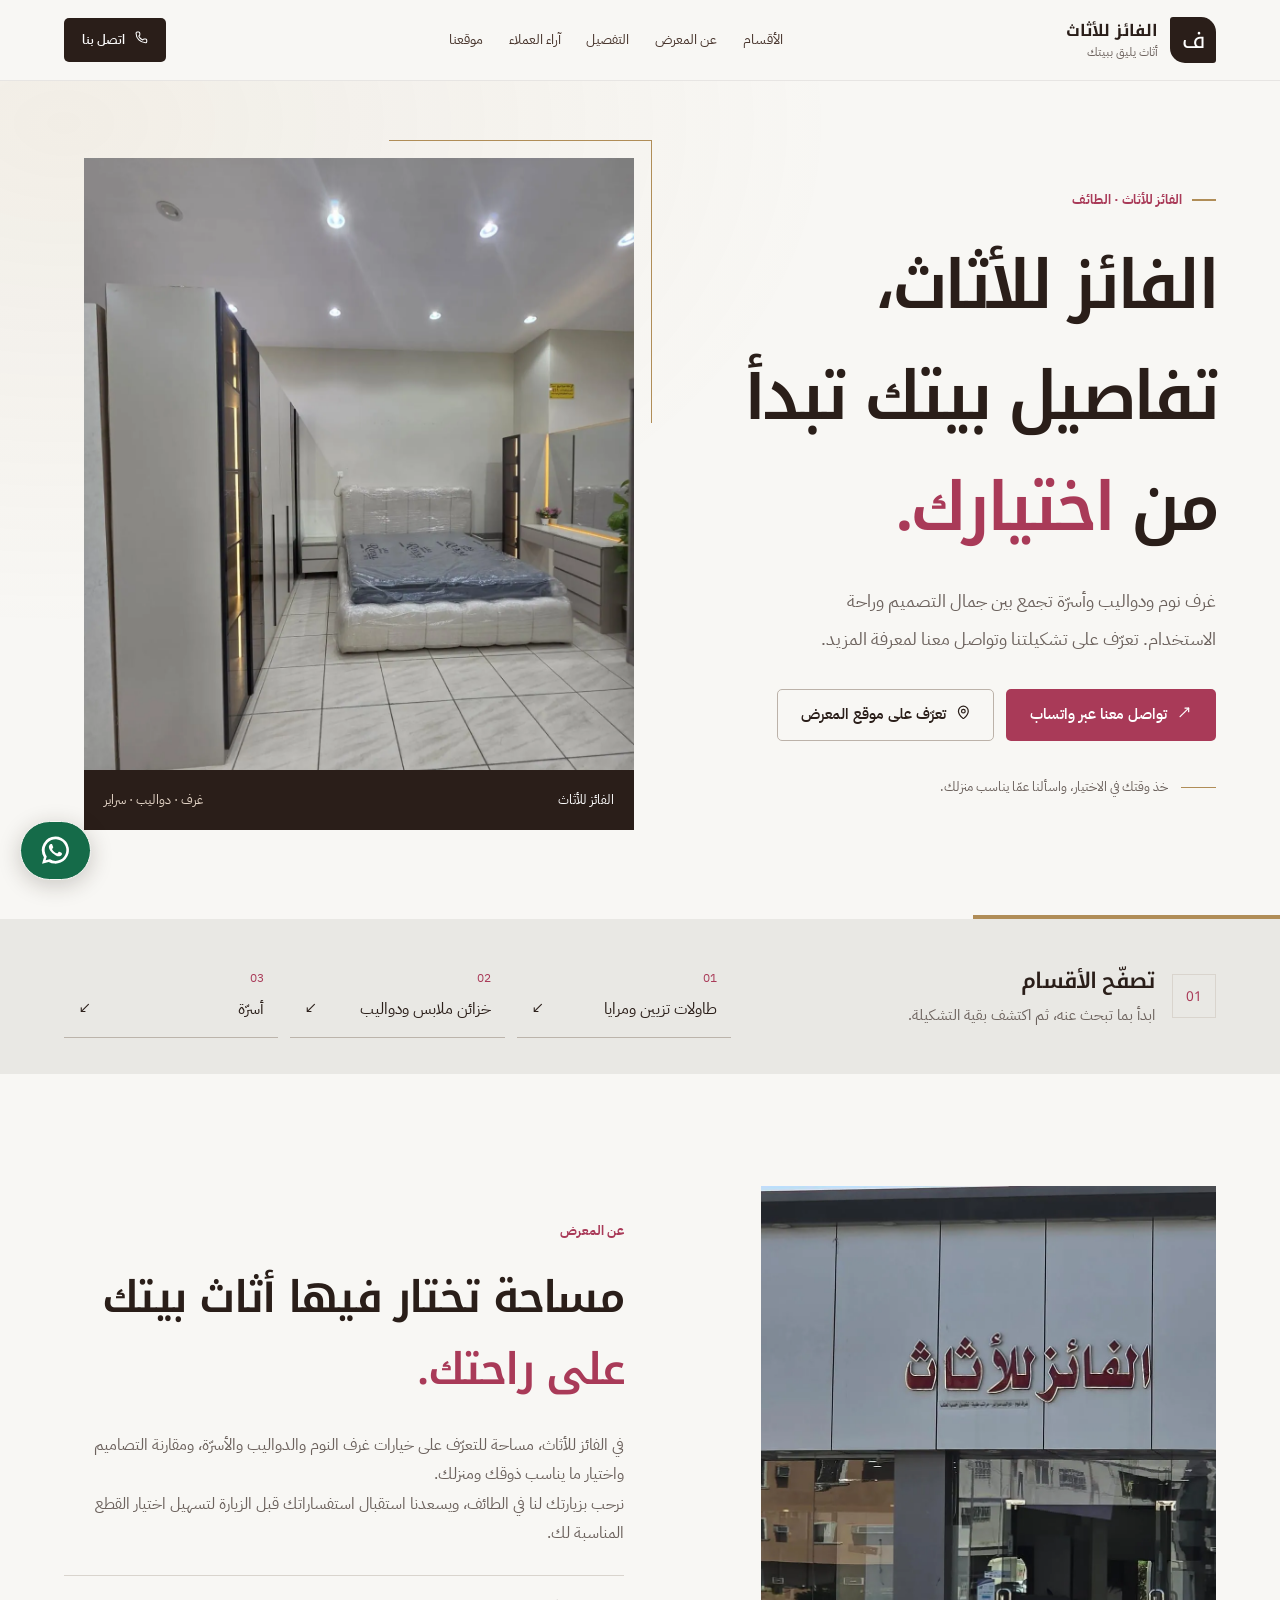
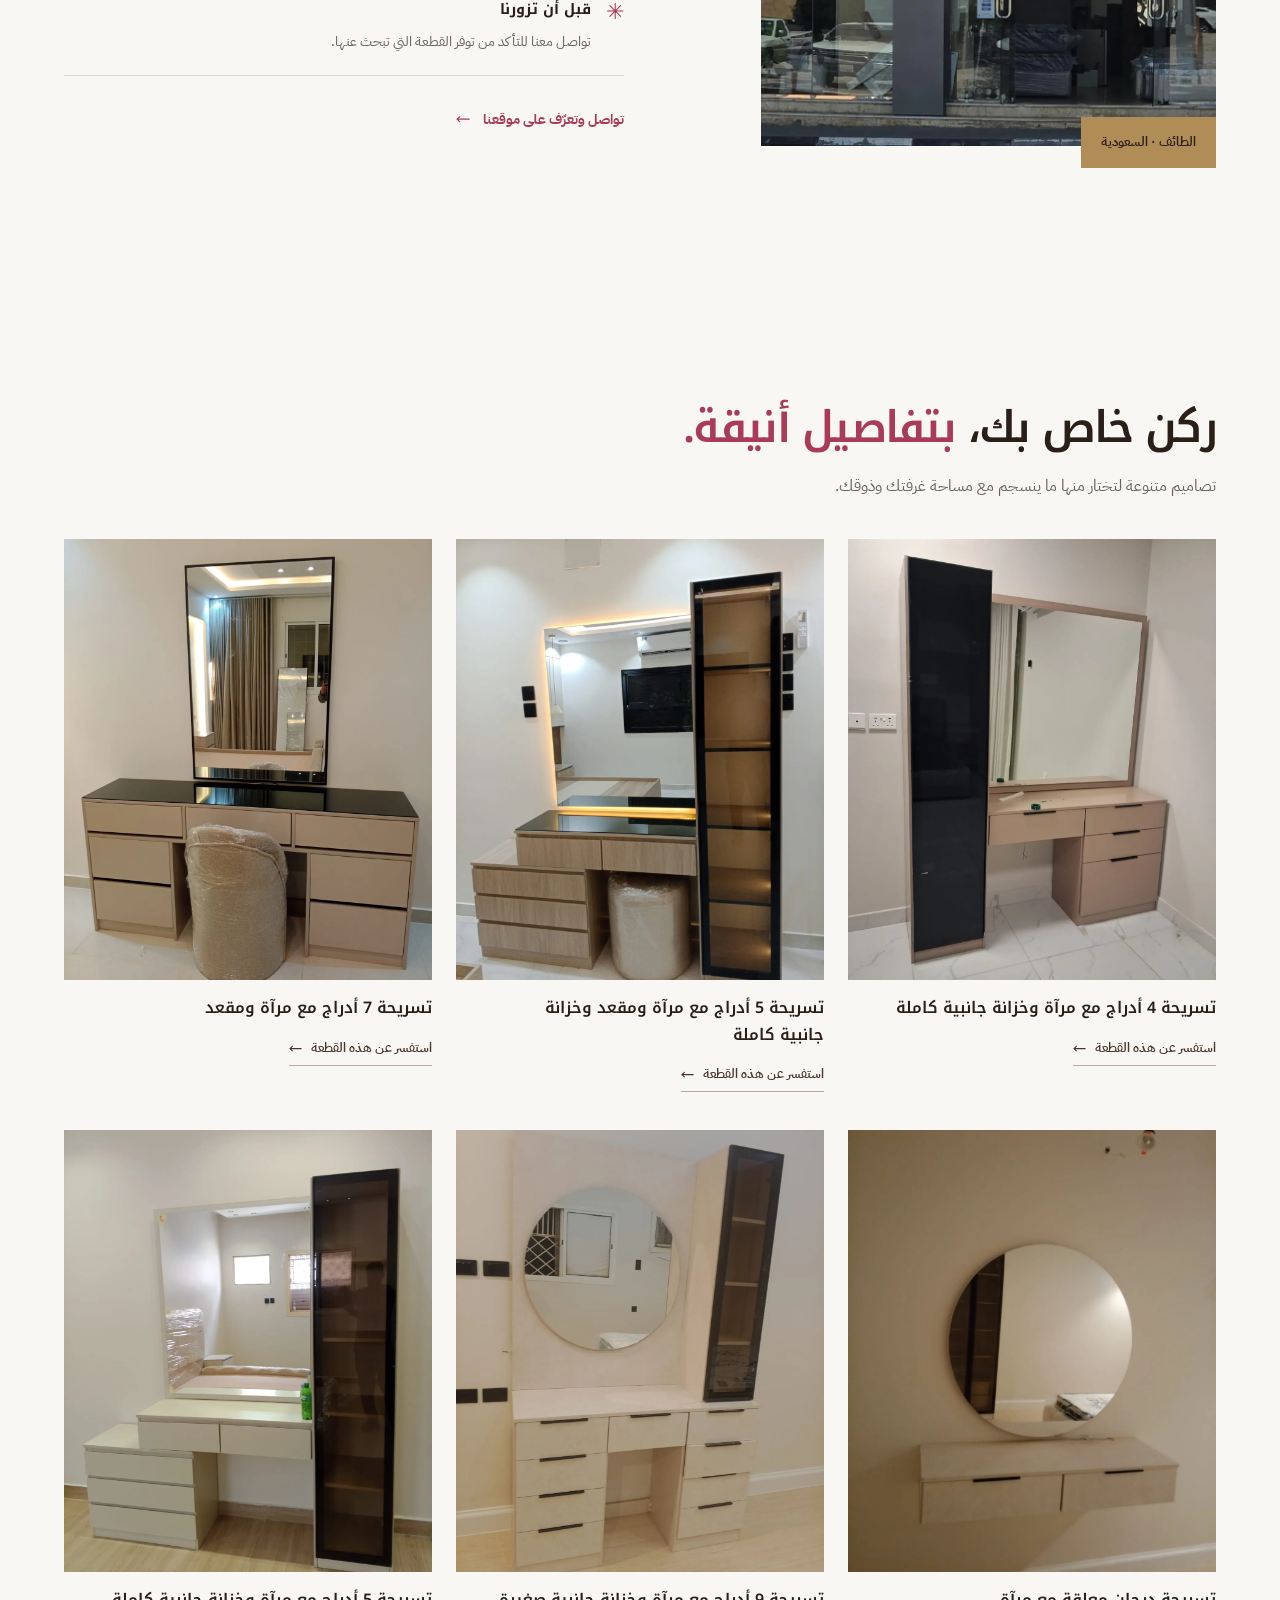
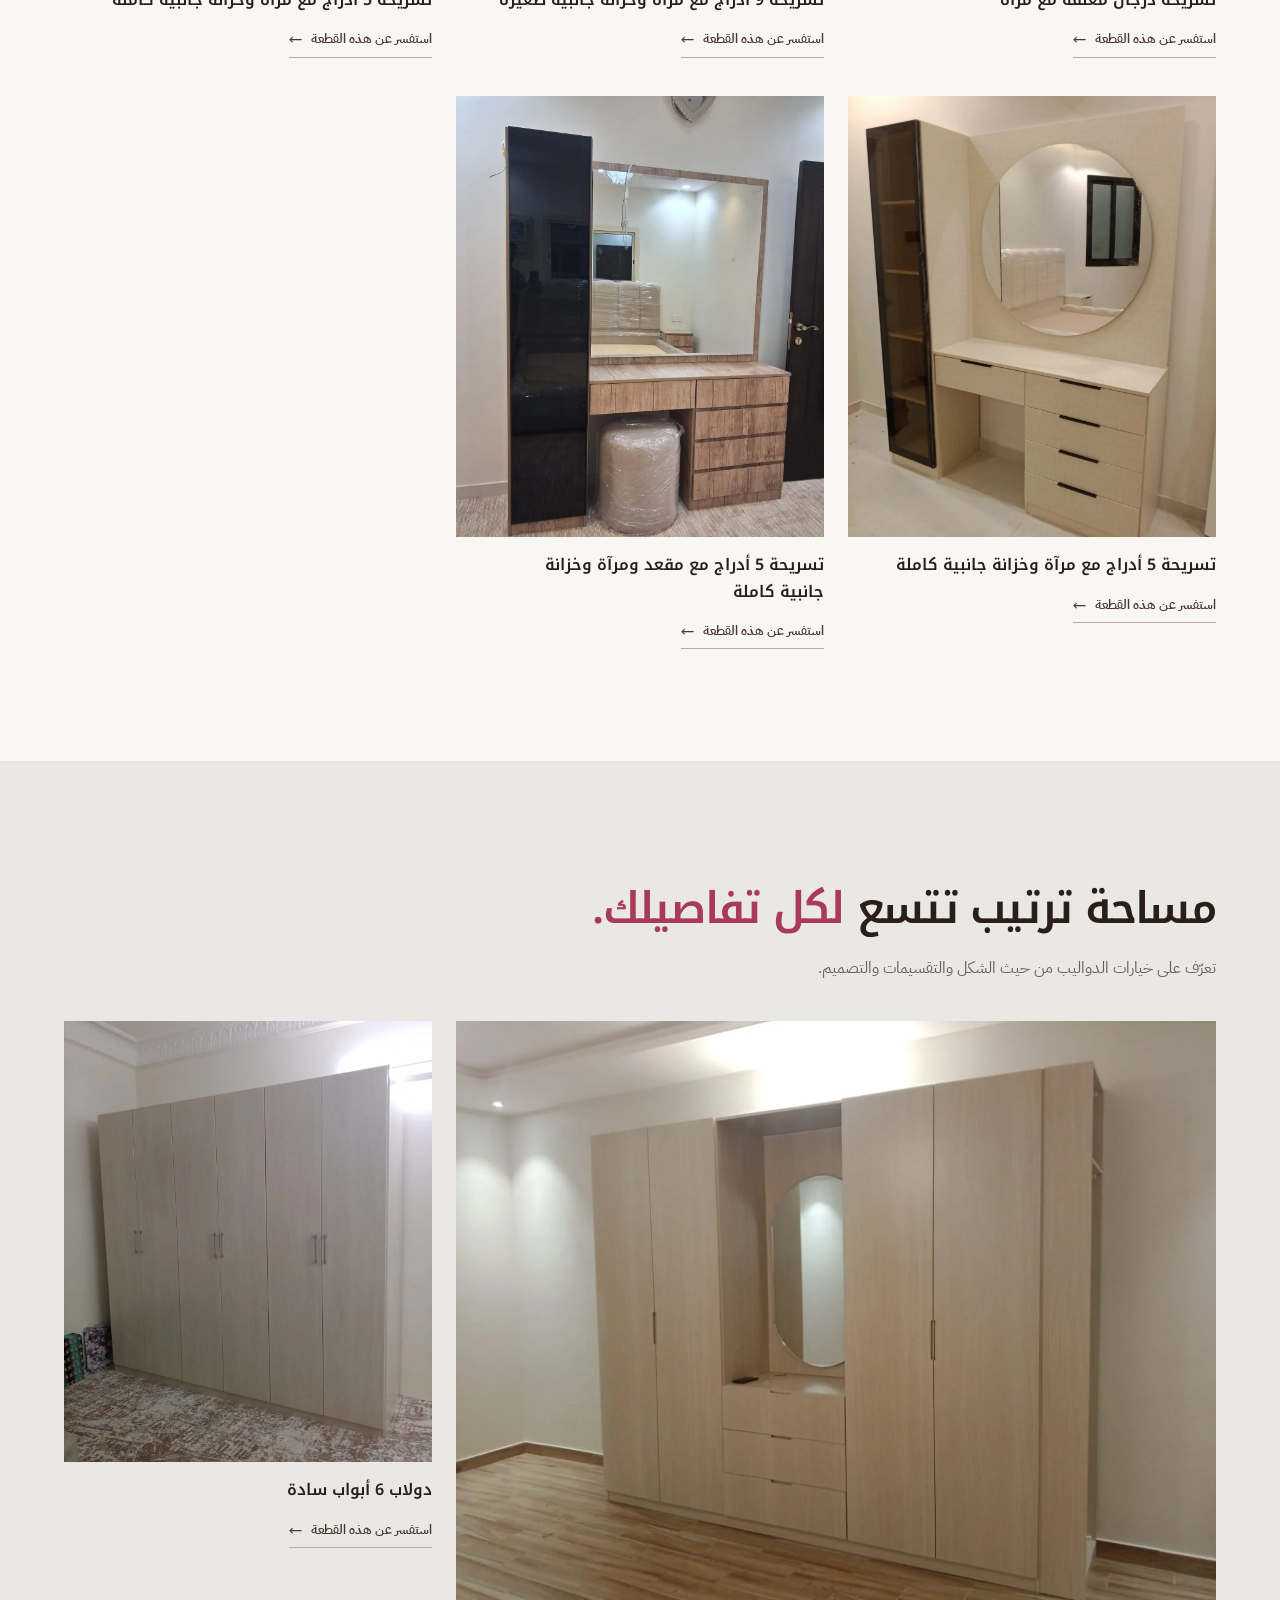
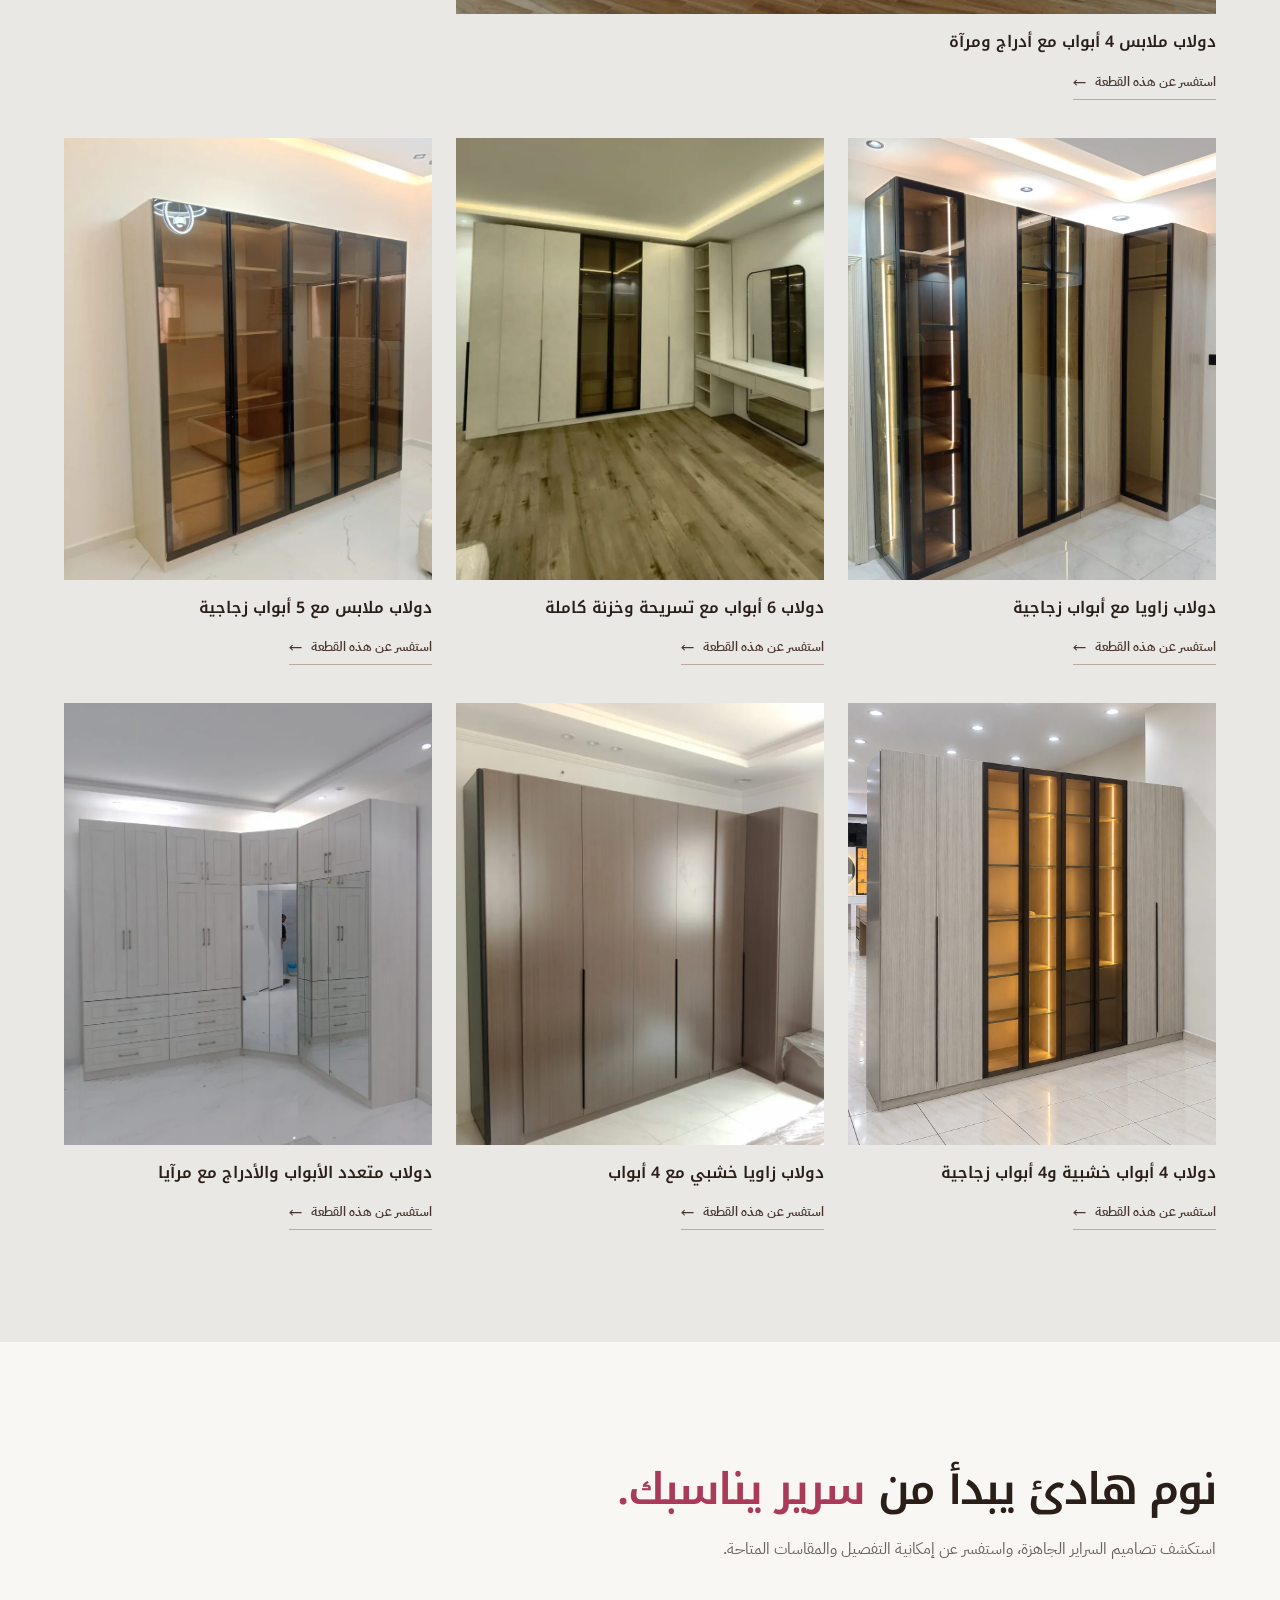
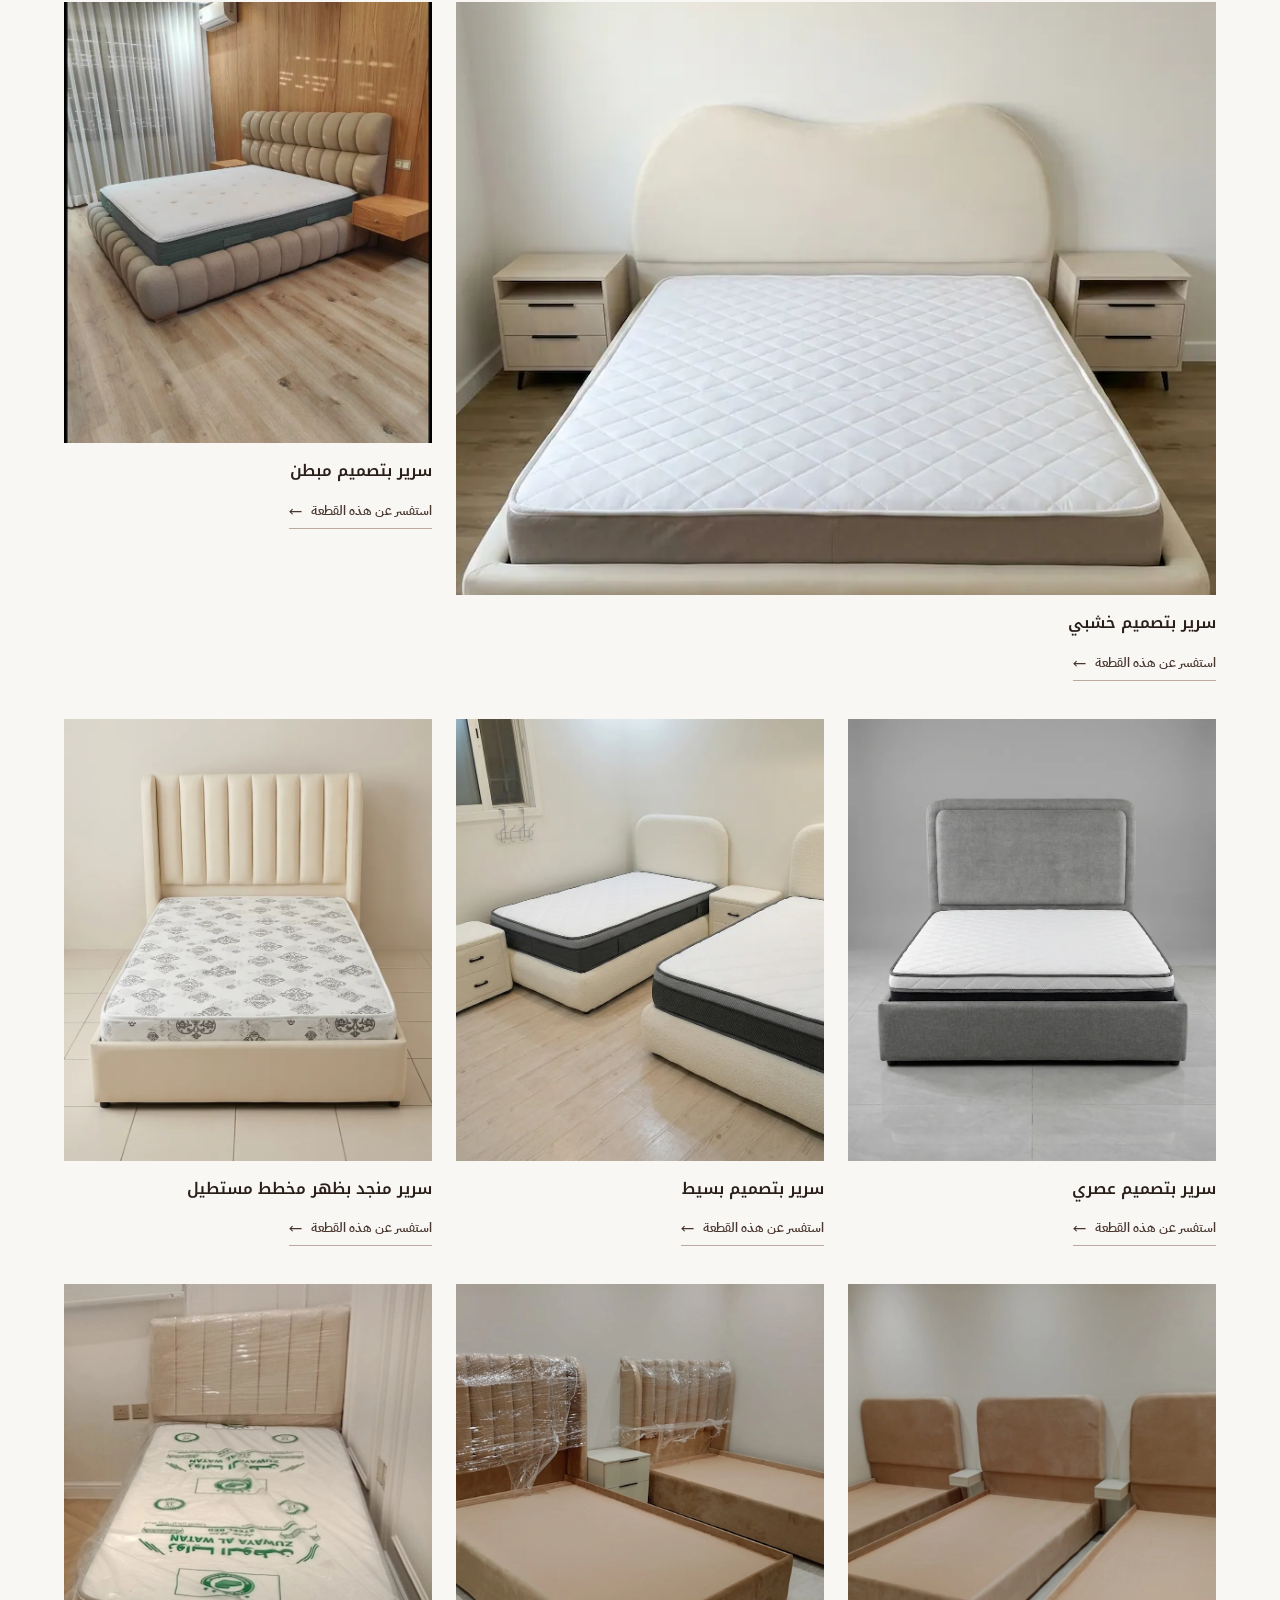
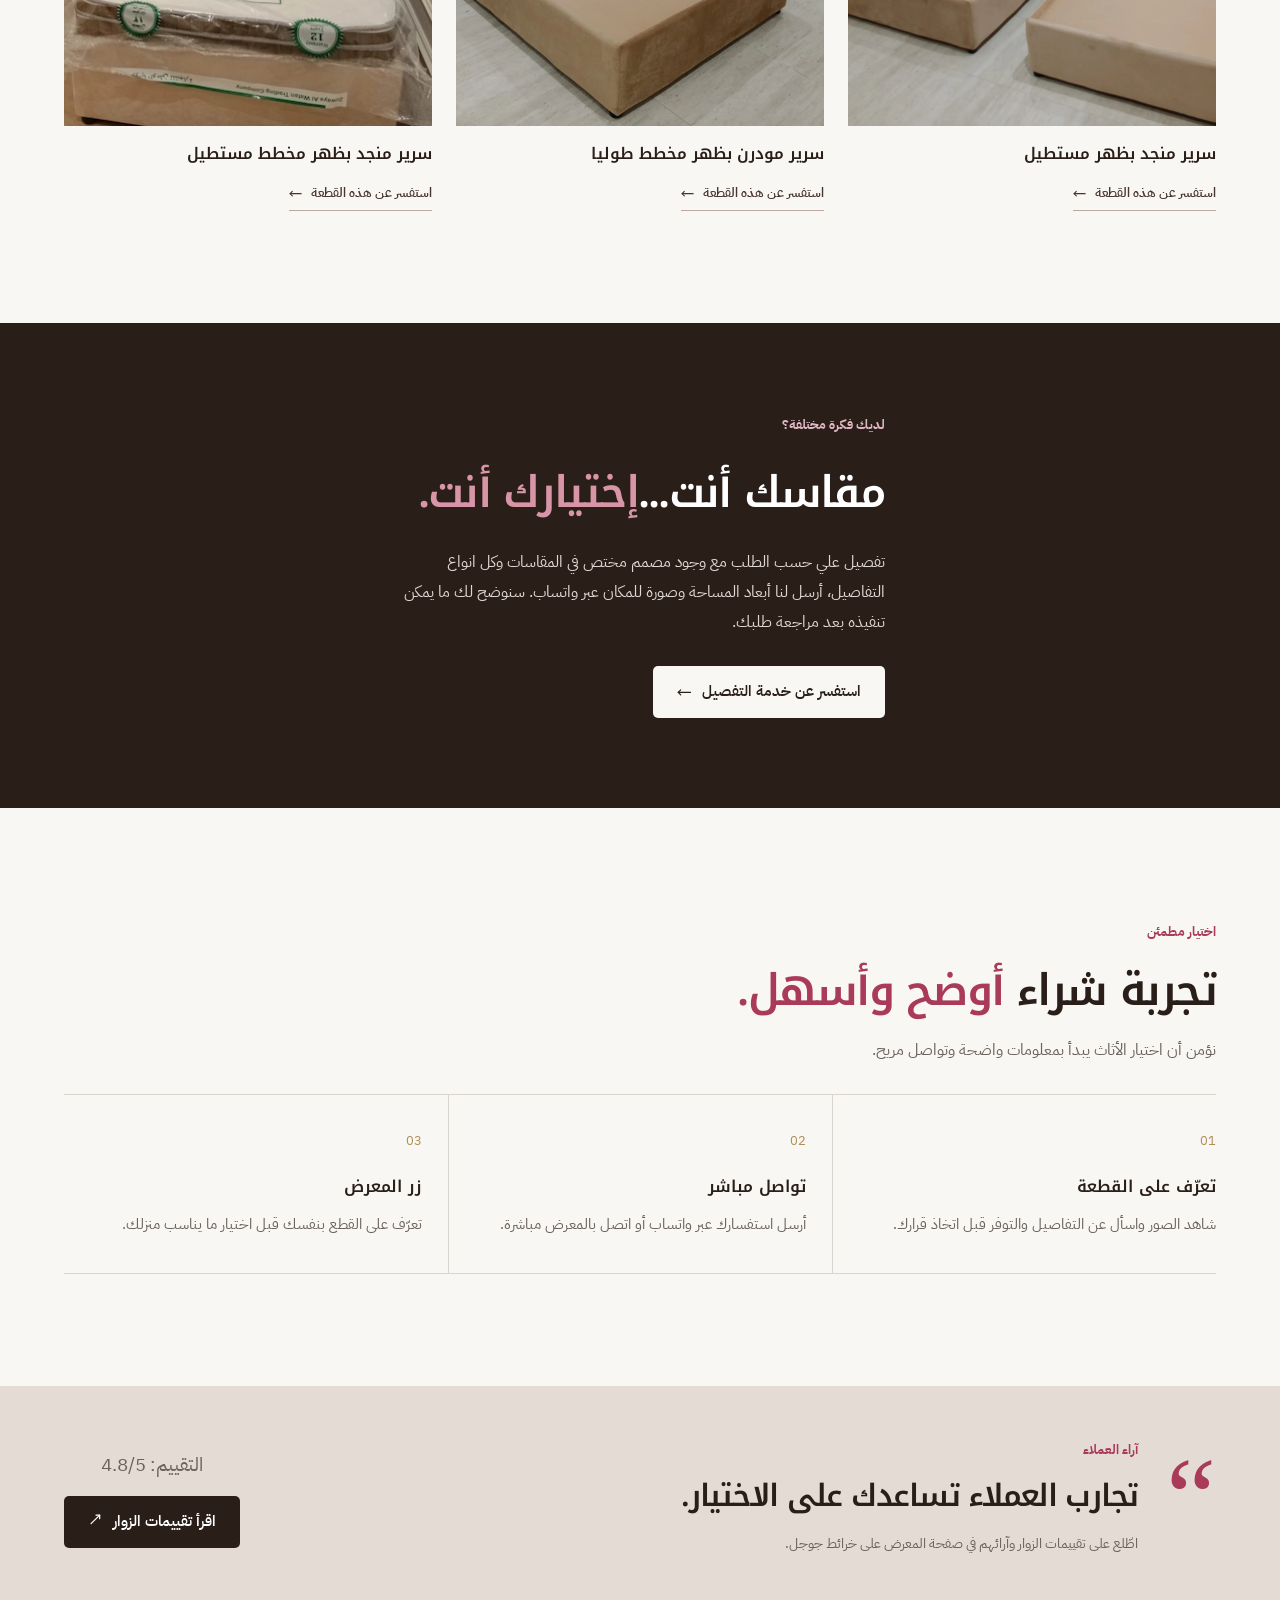
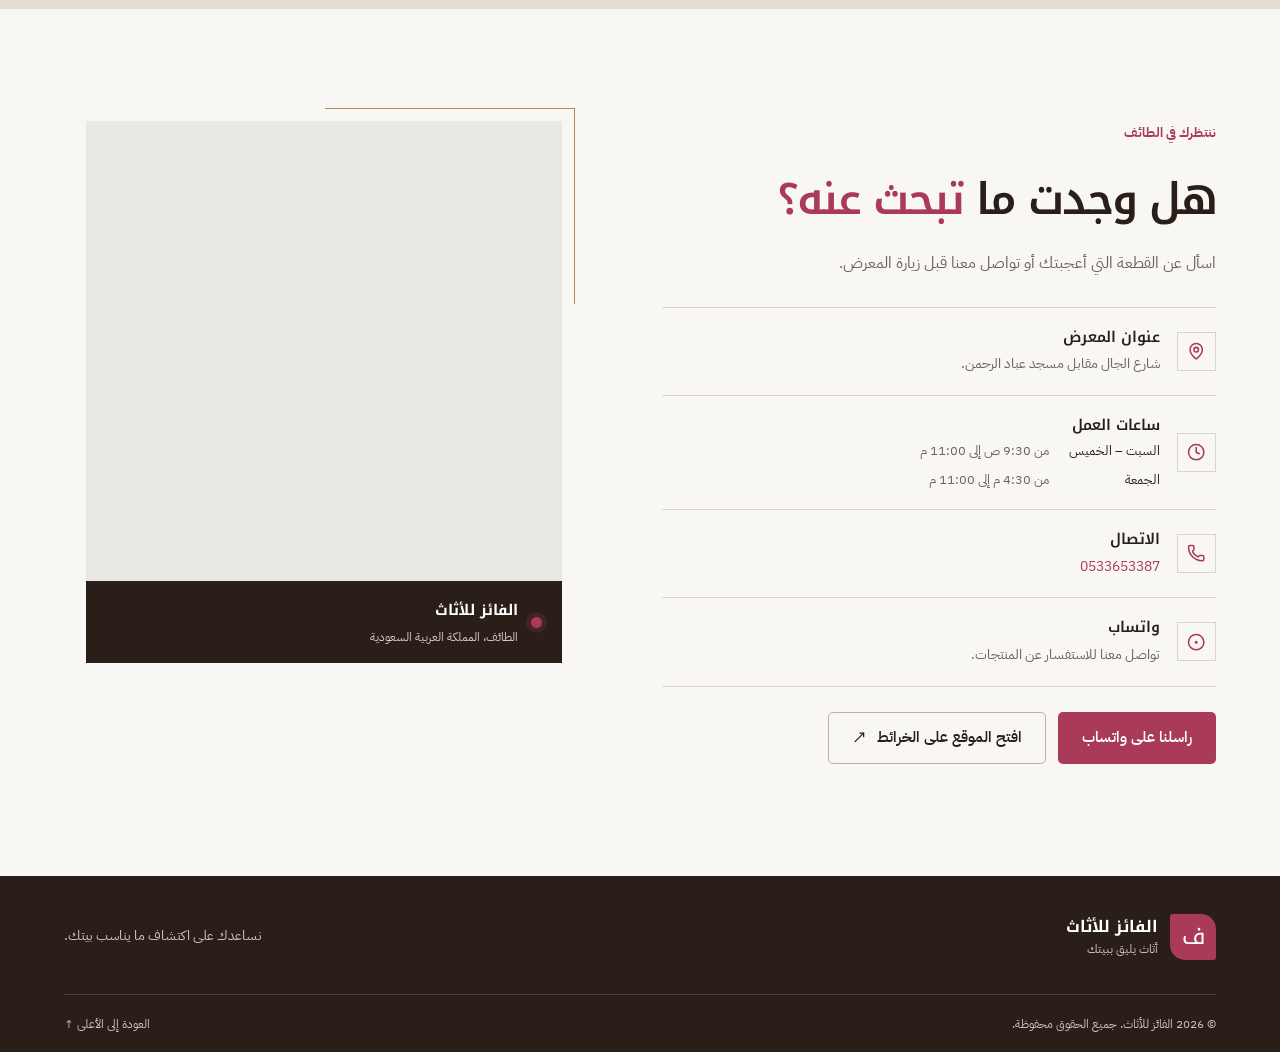
==== commit d6468e03: "Add robot.txt, sitemap.xml and 404 page with small changes in index.html and style.css" ====
--- a/index.html
+++ b/index.html
@@ -9,8 +9,6 @@
       name="description"
       content="اكتشف غرف نوم الطائف والدواليب والسراير الجاهزة والتفصيل لدى الفائز للأثاث. تعرّف على تشكيلات الأثاث وتواصل مع المعرض للاستفسار عن القطع وزيارتنا في الطائف."
     />
-    <meta name="theme-color" content="#2a1e19" />
-    <meta name="robots" content="index, follow" />
 
     <link rel="canonical" href="https://alfaezfurniture.com/" />
 
@@ -30,7 +28,7 @@
     <meta property="og:locale" content="ar_SA" />
     <meta
       property="og:title"
-      content="الفائز للأثاث | اختيارات لمنزلك في الطائف"
+      content="الفائز للأثاث | غرف نوم ودواليب وسراير الطائف"
     />
     <meta
       property="og:description"
@@ -74,7 +72,7 @@
           {
             "@type": "OpeningHoursSpecification",
             "dayOfWeek": "Friday",
-            "opens": "16:00",
+            "opens": "16:30",
             "closes": "23:00"
           }
         ]
@@ -149,16 +147,16 @@
         <div class="container hero-grid">
           <div class="hero-copy">
             <p class="eyebrow"><span></span> الفائز للأثاث · الطائف</p>
-            <h1>تفاصيل بيتك تبدأ من <em>اختيارك.</em></h1>
+            <h1>الفائز للأثاث، تفاصيل بيتك تبدأ من <em>اختيارك.</em></h1>
             <p class="hero-description">
-              غرف نوم ودواليب وسراير تجمع بين جمال التصميم وراحة الاستخدام.
+              غرف نوم ودواليب وأسرّة تجمع بين جمال التصميم وراحة الاستخدام.
               تعرّف على تشكيلتنا وتواصل معنا لمعرفة المزيد.
             </p>
 
             <div class="hero-actions">
               <a
                 class="button button-rose"
-                href="  "
+                href="https://wa.me/966533653387"
                 data-whatsapp
               >
                 <span aria-hidden="true"><svg xmlns="http://www.w3.org/2000/svg" width="24" height="24" viewBox="0 0 24 24" fill="none" stroke="currentColor" stroke-width="2" stroke-linecap="round" stroke-linejoin="round" class="lucide lucide-move-up-right preview-icon icon"><path d="M13 5H19V11"/><path d="M19 5L5 19"/></svg></span>
@@ -226,7 +224,7 @@
           </div>
 
           <div class="category-links">
-            <a href="#bedrooms" class="category-link">
+            <a href="#dressing_tables" class="category-link">
               <span class="category-link-icon" aria-hidden="true">01</span>
               <span>طاولات تزيين ومرايا</span><span aria-hidden="true">↙</span>
             </a>
@@ -249,8 +247,8 @@
             <img
               src="images/front.webp"
               alt="المساحة الخارجية لمعرض الفائز للأثاث"
-              width="50"
-              height="950"
+              width="1200"
+              height="1600"
               loading="lazy"
             />
             <span class="image-index">الطائف · السعودية</span>
@@ -298,7 +296,7 @@
       </section>
 
       <!-- طاولات التزيين والتسريحات -->
-      <section class="product-section section-pad" id="bedrooms">
+      <section class="product-section section-pad" id="dressing_tables">
         <div class="container">
           <div class="section-heading">
             <div>
@@ -1669,15 +1667,10 @@
                 <div>
                   <h3>الاتصال</h3>
                   <p>
-                    <a href="tel:+966533653387" data-phone>
-                      <a href="tel:+966533653387" data-phone dir="ltr"
-                        >0533653387</a
-                      >
-                    </a>
+                    <a href="tel:+966533653387" data-phone dir="ltr">0533653387</a>
                   </p>
                 </div>
               </div>
-
               <div class="contact-item">
                 <span class="contact-icon" aria-hidden="true"
                   ><svg
--- a/style.css
+++ b/style.css
@@ -106,7 +106,7 @@
 }
 
 h1 {
-  font-size: clamp(2.3rem, 5.3vw, 4.8rem);
+  font-size: clamp(2.3rem, 5.3vw, 4.2rem);
   letter-spacing: -0.055em;
 }
 
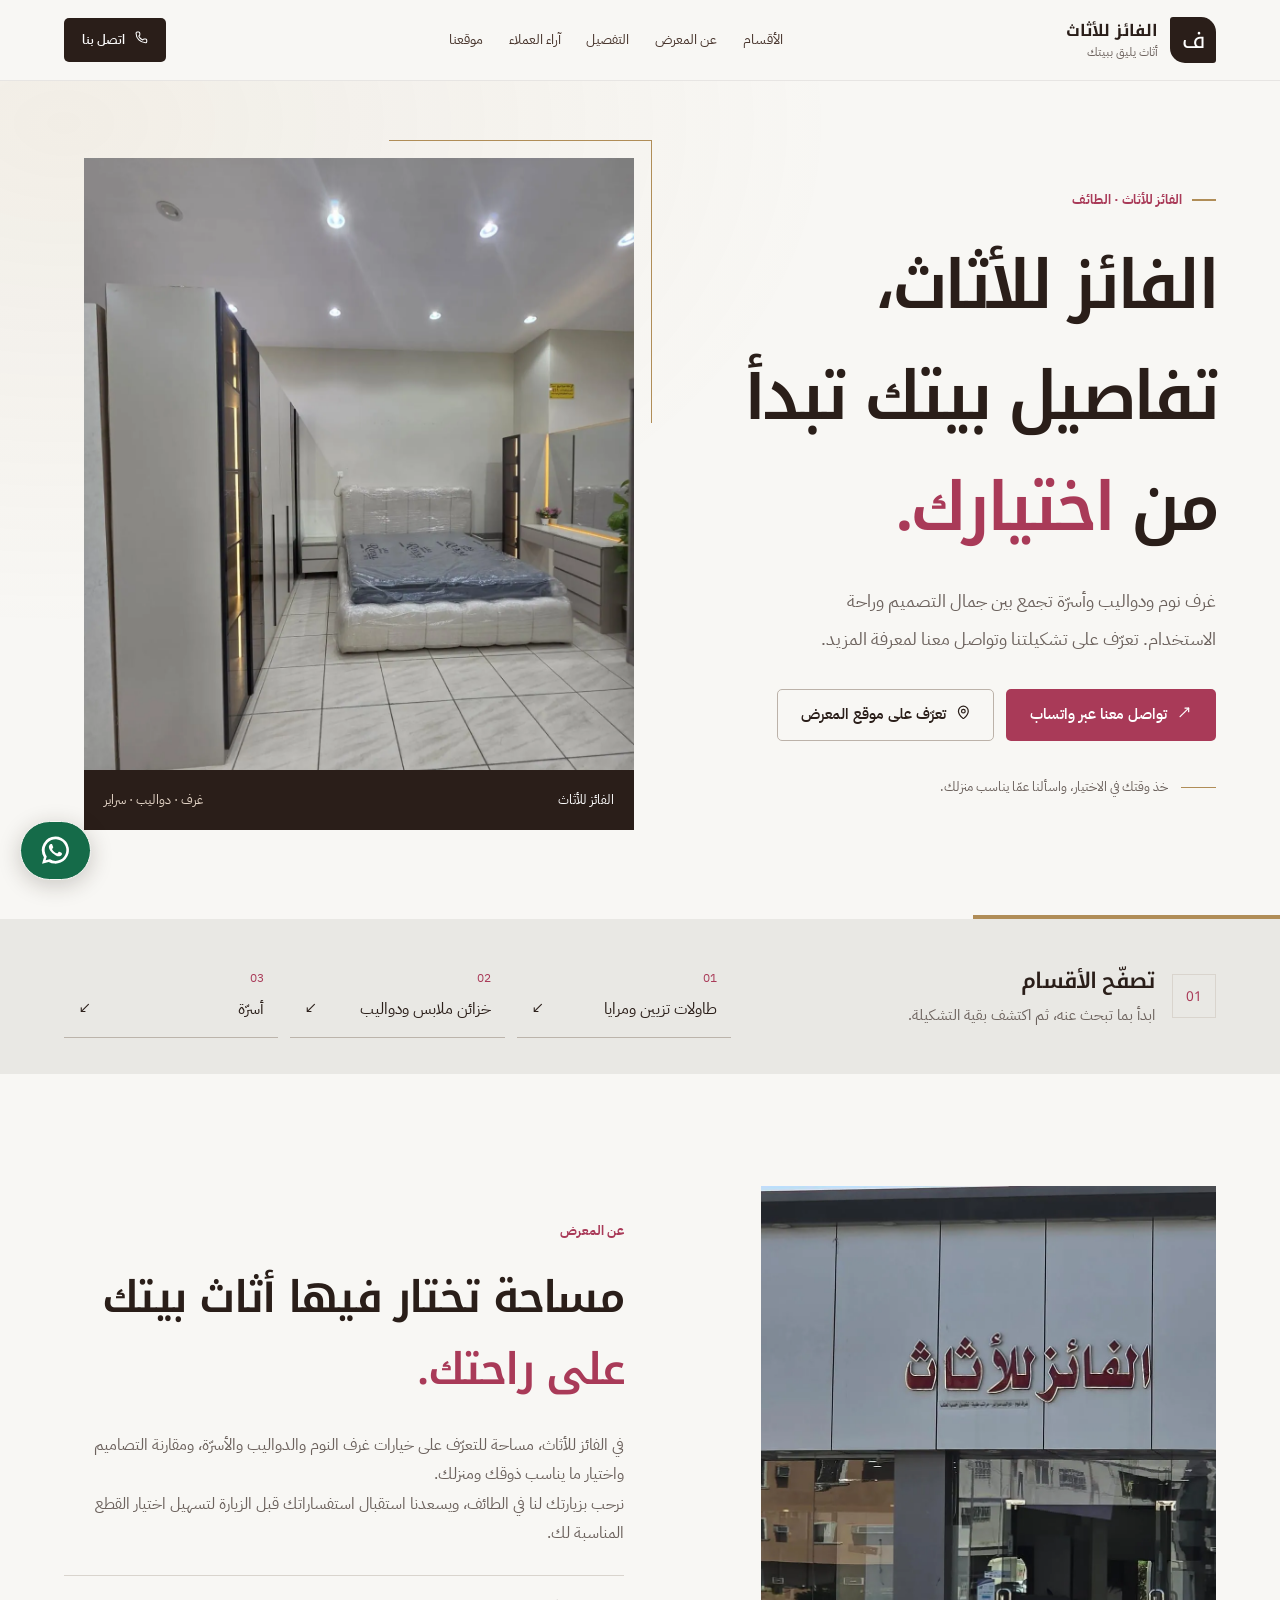
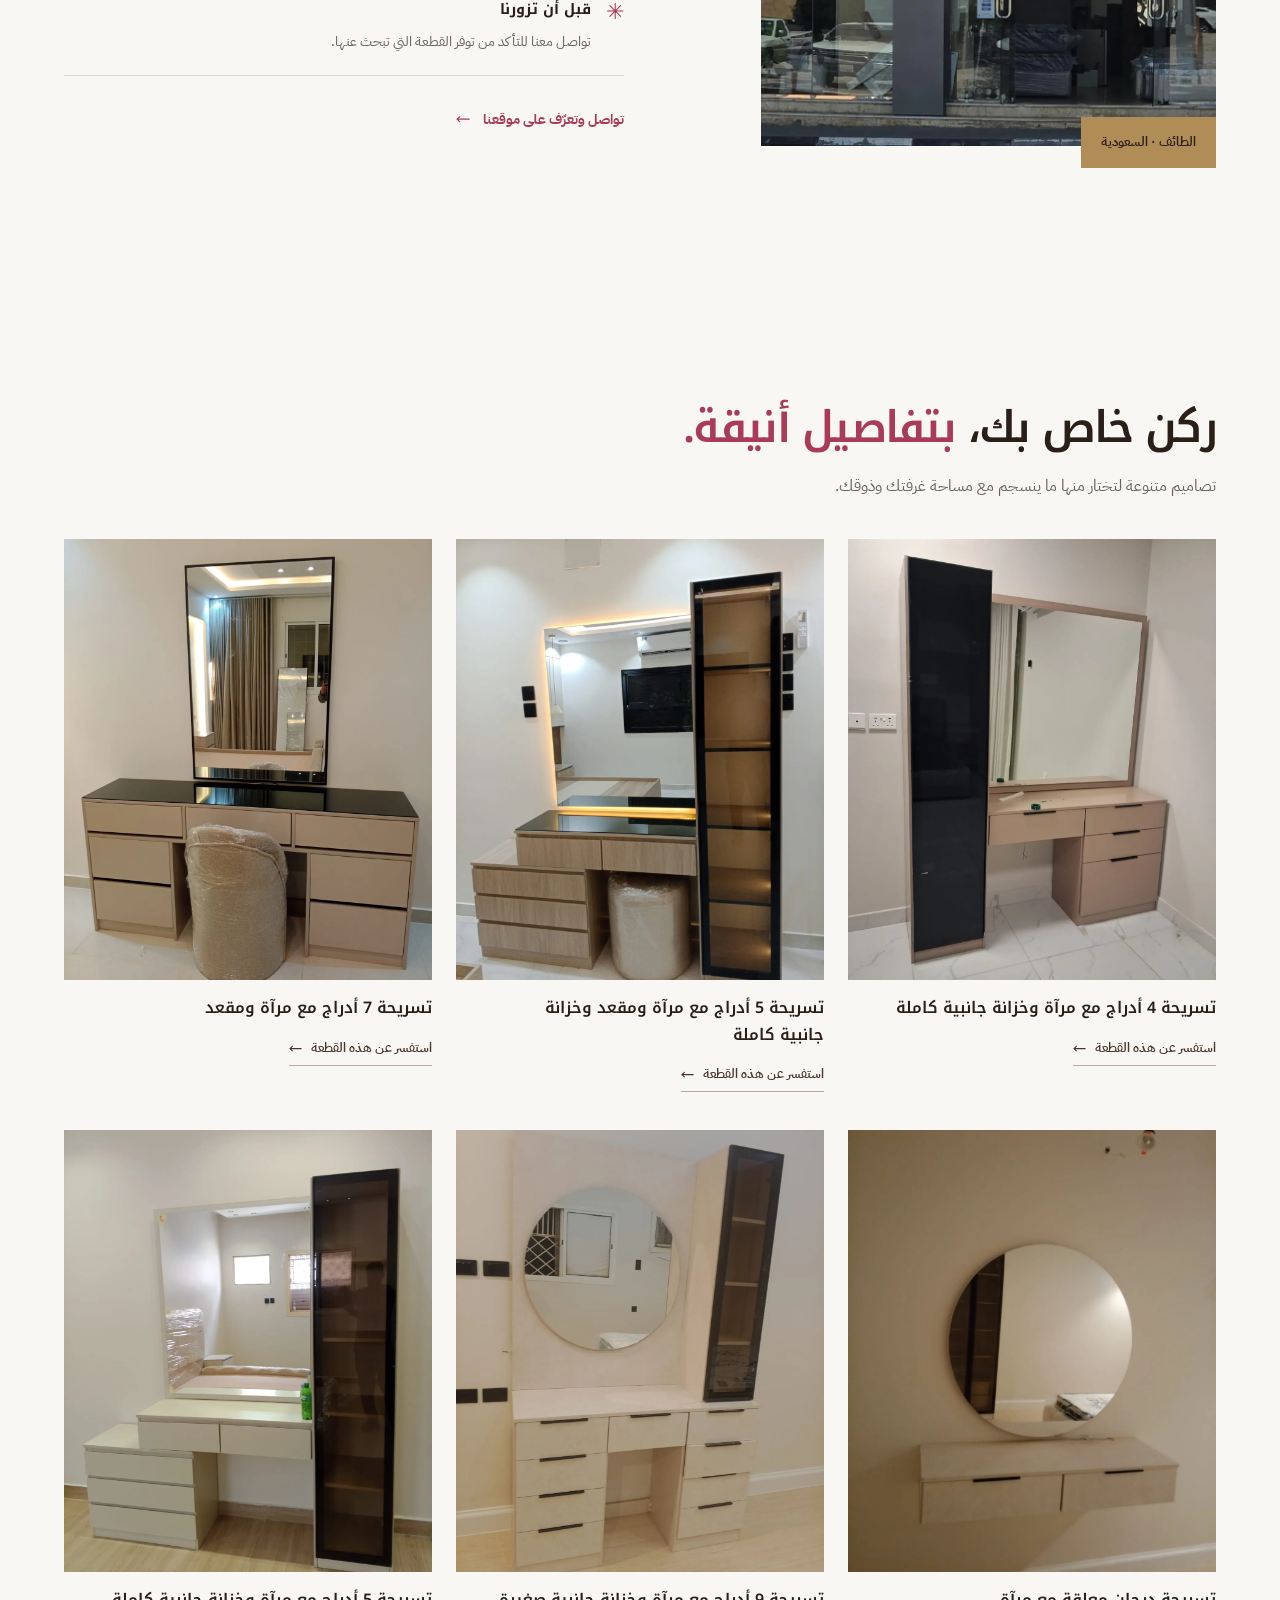
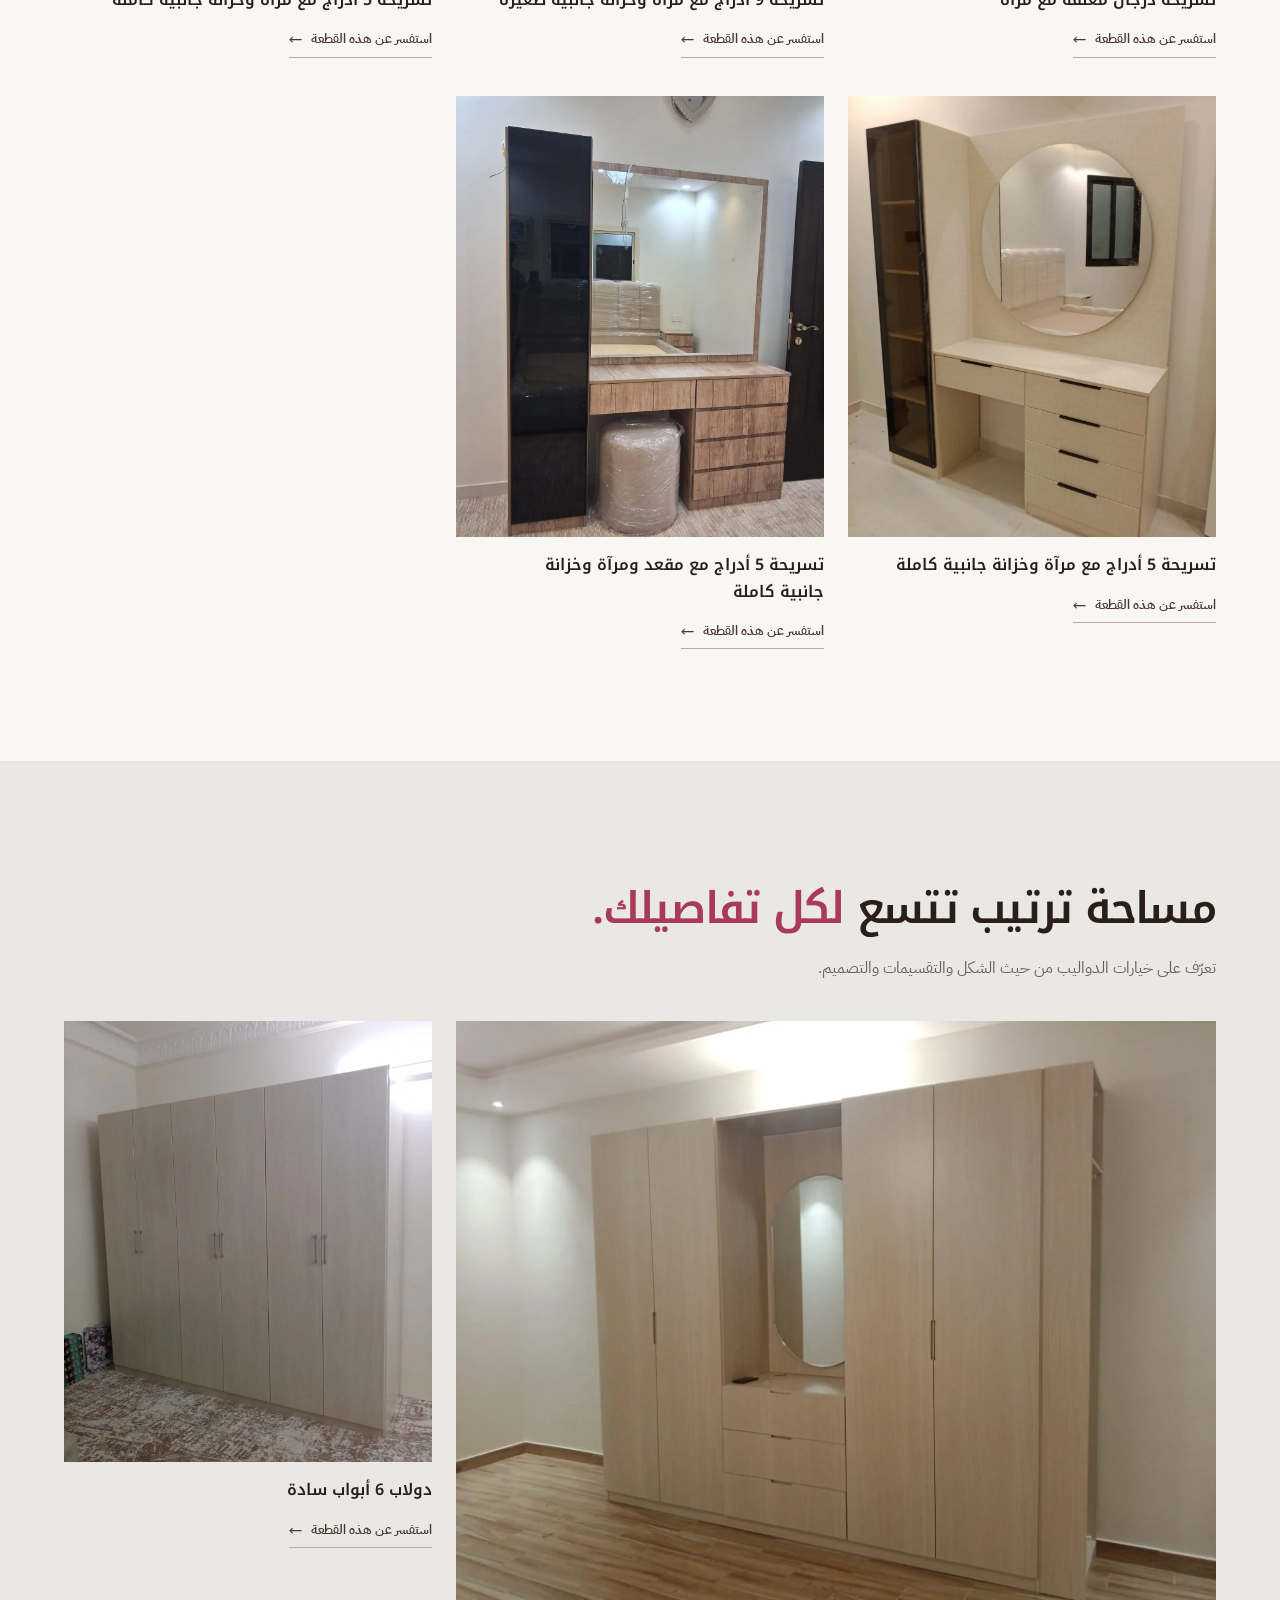
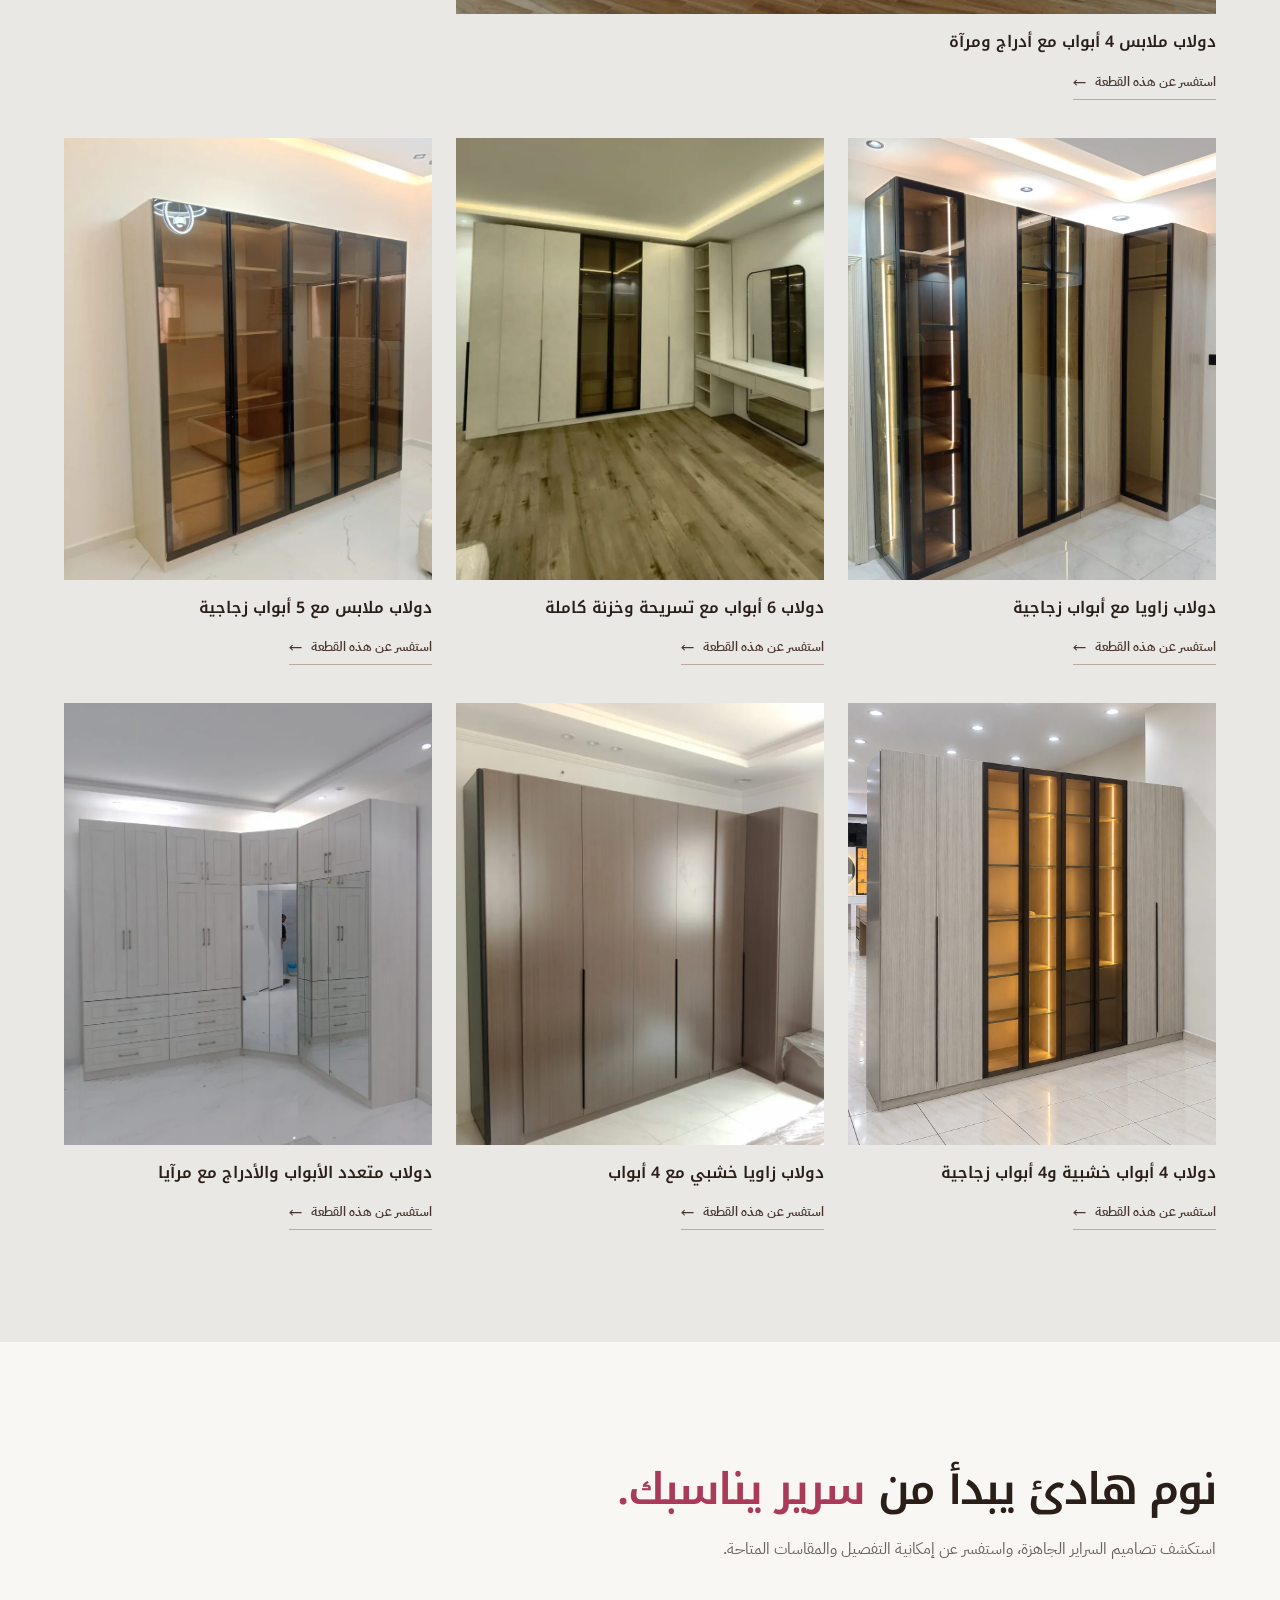
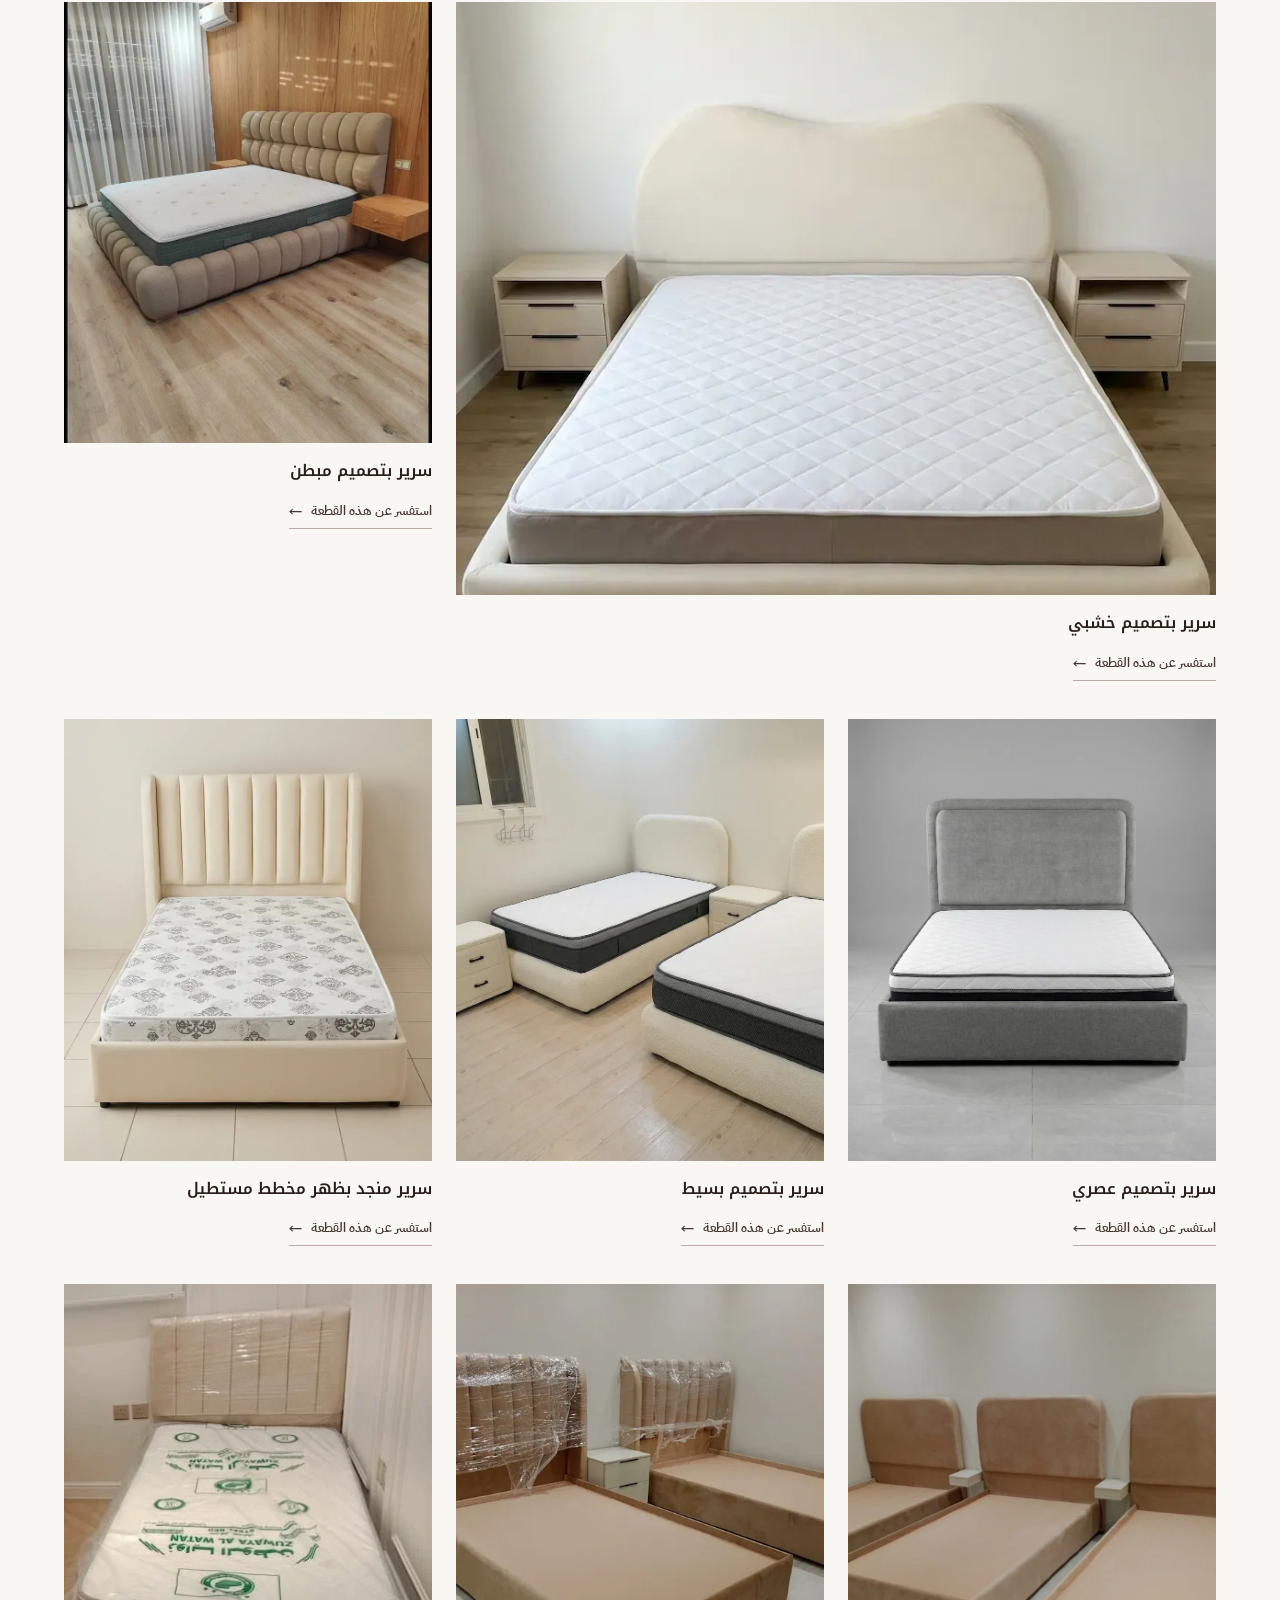
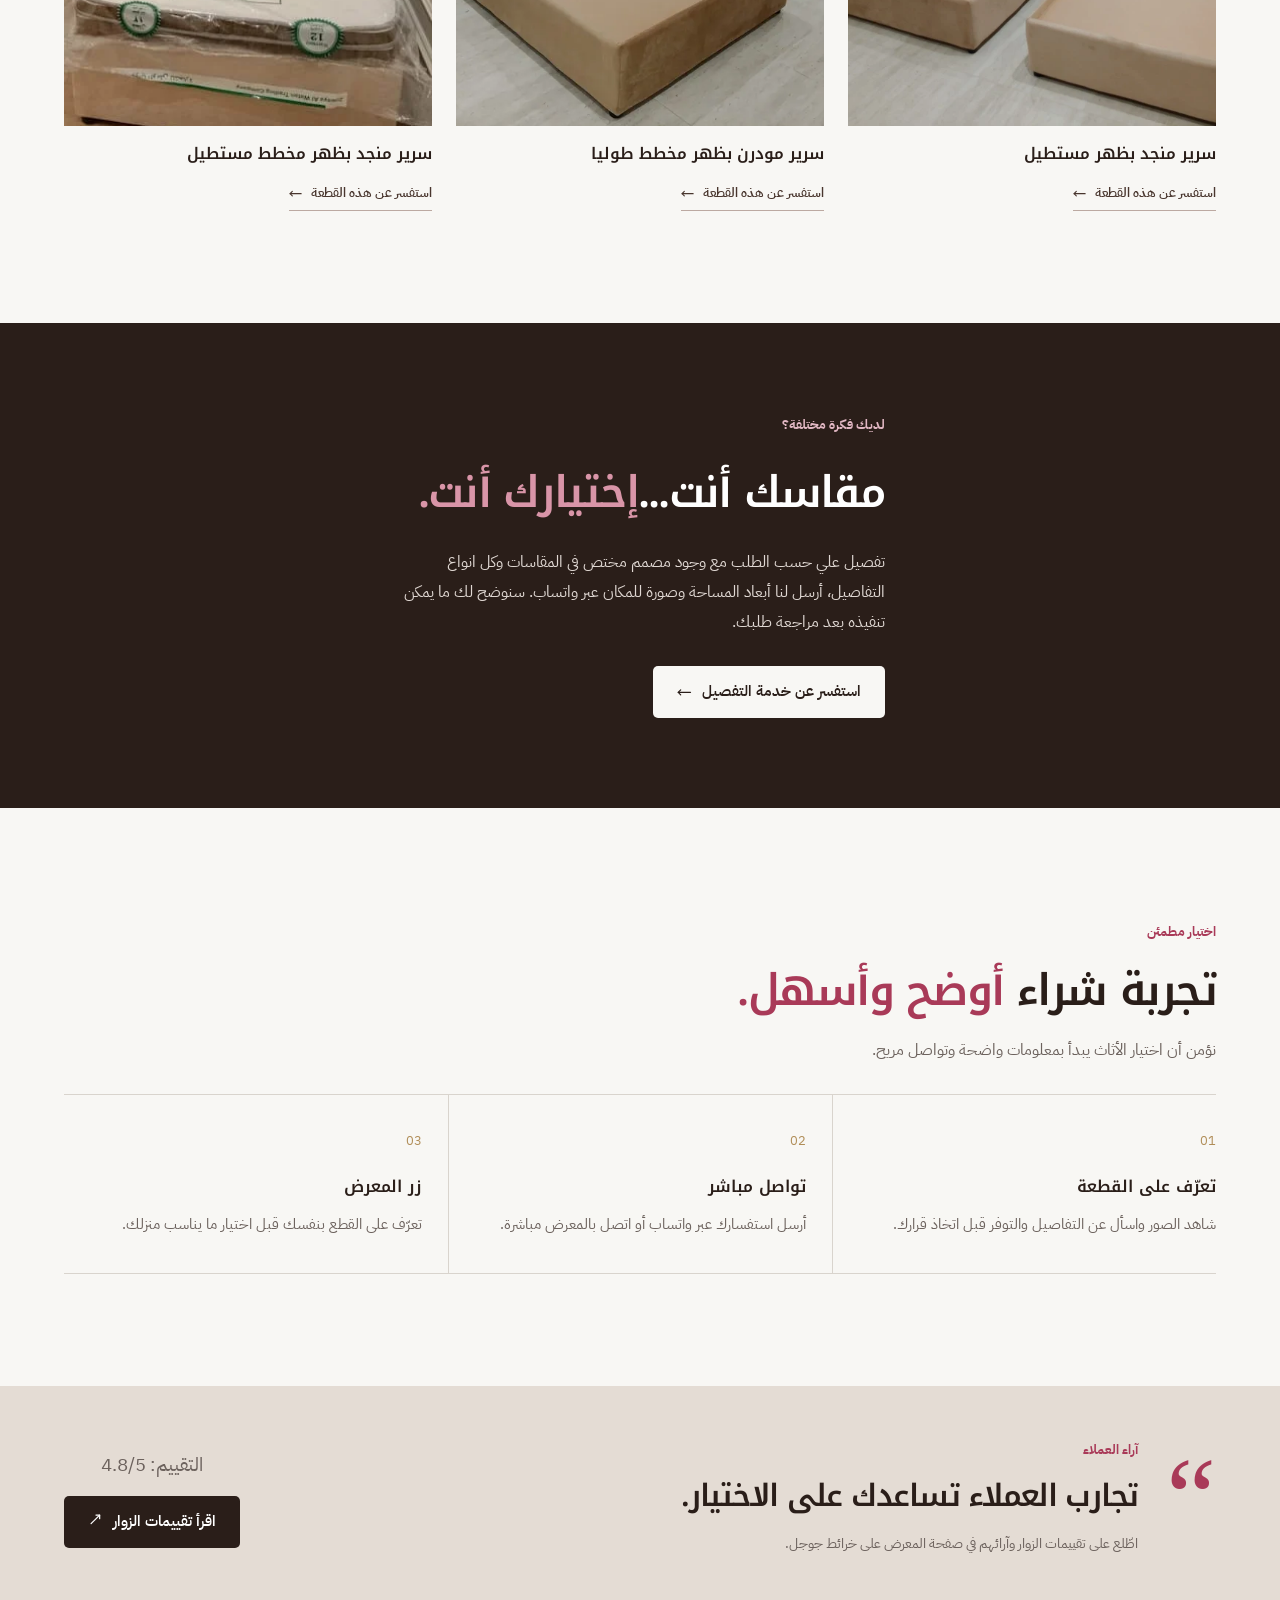
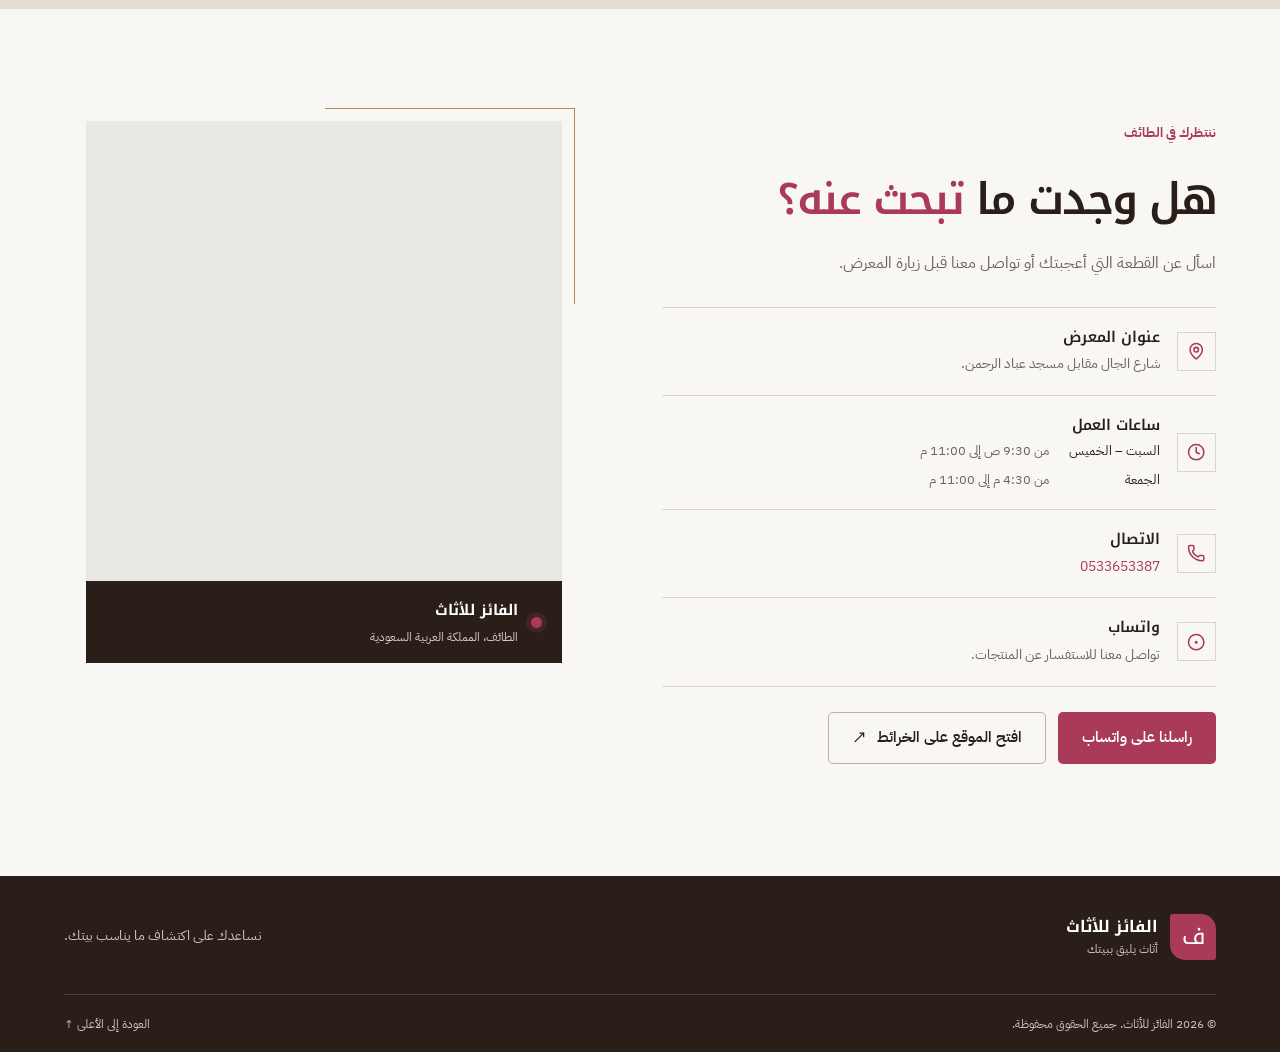
==== commit 8f107fb0: "Add favicons and the images have been resized" ====
--- a/index.html
+++ b/index.html
@@ -4,10 +4,10 @@
     <meta charset="UTF-8" />
     <meta name="viewport" content="width=device-width, initial-scale=1" />
 
-    <title>الفائز للأثاث | غرف نوم ودواليب وسراير الطائف</title>
+    <title>الفائز للأثاث | غرف نوم، دواليب وأسرّة الطائف</title>
     <meta
       name="description"
-      content="اكتشف غرف نوم الطائف والدواليب والسراير الجاهزة والتفصيل لدى الفائز للأثاث. تعرّف على تشكيلات الأثاث وتواصل مع المعرض للاستفسار عن القطع وزيارتنا في الطائف."
+      content="الفائز للأثاث في الطائف: غرف نوم، دواليب، أسرّة وطاولات تزيين، مع خدمة تفصيل حسب الطلب إحترافية. شاهد المعروض وتواصل معنا عبر واتساب."
     />
 
     <link rel="canonical" href="https://alfaezfurniture.com/" />
@@ -16,23 +16,32 @@
     <link rel="preconnect" href="https://fonts.googleapis.com" />
     <link rel="preconnect" href="https://fonts.gstatic.com" crossorigin />
     <link
-      href="https://fonts.googleapis.com/css2?family=IBM+Plex+Sans+Arabic:wght@400;500;600;700&family=Noto+Kufi+Arabic:wght@400;500;600;700;800&display=swap"
+      href="https://fonts.googleapis.com/css2?family=IBM+Plex+Sans+Arabic:wght@400;600&family=Noto+Kufi+Arabic:wght@600;700&display=swap"
       rel="stylesheet"
     />
 
+    <!-- ربط ملف الCSS -->
     <link rel="stylesheet" href="style.css" />
-    <!-- <link rel="icon" href="images/favicon.png" type="image/png" /> -->
+    <!-- إضافة الايقونة الخاصة بالموقع -->
+    <link rel="icon" href="/favicon.ico" sizes="48x48" />
+    <link
+      rel="icon"
+      href="images/favicon_192.png"
+      type="image/png"
+      sizes="192x192"
+    />
+    <link rel="apple-touch-icon" href="images/apple_touch_icon.png" />
 
     <!-- Open Graph -->
     <meta property="og:type" content="website" />
     <meta property="og:locale" content="ar_SA" />
     <meta
       property="og:title"
-      content="الفائز للأثاث | غرف نوم ودواليب وسراير الطائف"
+      content="الفائز للأثاث | غرف نوم، دواليب وأسرّة الطائف"
     />
     <meta
       property="og:description"
-      content="تعرّف على غرف النوم والدواليب والسراير لدى الفائز للأثاث في الطائف."
+      content="تعرّف على غرف النوم والدواليب والأسرّة لدى الفائز للأثاث في الطائف."
     />
     <meta
       property="og:image"
@@ -45,7 +54,7 @@
         "@context": "https://schema.org",
         "@type": "FurnitureStore",
         "name": "الفائز للأثاث",
-        "description": "متجر أثاث في الطائف يعرض غرف النوم والدواليب والسراير.",
+        "description": "متجر أثاث في الطائف يعرض غرف النوم والدواليب والأسرّة.",
         "url": "https://alfaezfurniture.com/",
         "telephone": "+966533653387",
         "address": {
@@ -159,7 +168,22 @@
                 href="https://wa.me/966533653387"
                 data-whatsapp
               >
-                <span aria-hidden="true"><svg xmlns="http://www.w3.org/2000/svg" width="24" height="24" viewBox="0 0 24 24" fill="none" stroke="currentColor" stroke-width="2" stroke-linecap="round" stroke-linejoin="round" class="lucide lucide-move-up-right preview-icon icon"><path d="M13 5H19V11"/><path d="M19 5L5 19"/></svg></span>
+                <span aria-hidden="true"
+                  ><svg
+                    xmlns="http://www.w3.org/2000/svg"
+                    width="24"
+                    height="24"
+                    viewBox="0 0 24 24"
+                    fill="none"
+                    stroke="currentColor"
+                    stroke-width="2"
+                    stroke-linecap="round"
+                    stroke-linejoin="round"
+                    class="lucide lucide-move-up-right preview-icon icon"
+                  >
+                    <path d="M13 5H19V11" />
+                    <path d="M19 5L5 19" /></svg
+                ></span>
                 تواصل معنا عبر واتساب
               </a>
               <a
@@ -262,8 +286,8 @@
               والأسرّة، ومقارنة التصاميم واختيار ما يناسب ذوقك ومنزلك.
             </p>
             <p>
-              نرحب بزيارتك لنا في الطائف، ويسعدنا استقبال استفساراتك قبل
-              الزيارة لتسهيل اختيار القطع المناسبة لك.
+              نرحب بزيارتك لنا في الطائف، ويسعدنا استقبال استفساراتك قبل الزيارة
+              لتسهيل اختيار القطع المناسبة لك.
             </p>
             <div class="about-detail">
               <span class="detail-symbol" aria-hidden="true">✳</span>
@@ -324,7 +348,22 @@
                   height="1100"
                   loading="lazy"
                 />
-                <span class="image-view" aria-hidden="true"><svg xmlns="http://www.w3.org/2000/svg" width="24" height="24" viewBox="0 0 24 24" fill="none" stroke="currentColor" stroke-width="2" stroke-linecap="round" stroke-linejoin="round" class="lucide lucide-move-up-right preview-icon icon"><path d="M13 5H19V11"/><path d="M19 5L5 19"/></svg></span>
+                <span class="image-view" aria-hidden="true"
+                  ><svg
+                    xmlns="http://www.w3.org/2000/svg"
+                    width="24"
+                    height="24"
+                    viewBox="0 0 24 24"
+                    fill="none"
+                    stroke="currentColor"
+                    stroke-width="2"
+                    stroke-linecap="round"
+                    stroke-linejoin="round"
+                    class="lucide lucide-move-up-right preview-icon icon"
+                  >
+                    <path d="M13 5H19V11" />
+                    <path d="M19 5L5 19" /></svg
+                ></span>
               </a>
               <div class="product-info">
                 <div>
@@ -370,11 +409,25 @@
                   height="950"
                   loading="lazy"
                 />
-                <span class="image-view" aria-hidden="true"><svg xmlns="http://www.w3.org/2000/svg" width="24" height="24" viewBox="0 0 24 24" fill="none" stroke="currentColor" stroke-width="2" stroke-linecap="round" stroke-linejoin="round" class="lucide lucide-move-up-right preview-icon icon"><path d="M13 5H19V11"/><path d="M19 5L5 19"/></svg></span>
-              </a>
-              <div class="product-info">
-                <div>
-                  
+                <span class="image-view" aria-hidden="true"
+                  ><svg
+                    xmlns="http://www.w3.org/2000/svg"
+                    width="24"
+                    height="24"
+                    viewBox="0 0 24 24"
+                    fill="none"
+                    stroke="currentColor"
+                    stroke-width="2"
+                    stroke-linecap="round"
+                    stroke-linejoin="round"
+                    class="lucide lucide-move-up-right preview-icon icon"
+                  >
+                    <path d="M13 5H19V11" />
+                    <path d="M19 5L5 19" /></svg
+                ></span>
+              </a>
+              <div class="product-info">
+                <div>
                   <h3>تسريحة 5 أدراج مع مرآة ومقعد وخزانة جانبية كاملة</h3>
                 </div>
                 <a
@@ -417,11 +470,25 @@
                   height="950"
                   loading="lazy"
                 />
-                <span class="image-view" aria-hidden="true"><svg xmlns="http://www.w3.org/2000/svg" width="24" height="24" viewBox="0 0 24 24" fill="none" stroke="currentColor" stroke-width="2" stroke-linecap="round" stroke-linejoin="round" class="lucide lucide-move-up-right preview-icon icon"><path d="M13 5H19V11"/><path d="M19 5L5 19"/></svg></span>
-              </a>
-              <div class="product-info">
-                <div>
-                  
+                <span class="image-view" aria-hidden="true"
+                  ><svg
+                    xmlns="http://www.w3.org/2000/svg"
+                    width="24"
+                    height="24"
+                    viewBox="0 0 24 24"
+                    fill="none"
+                    stroke="currentColor"
+                    stroke-width="2"
+                    stroke-linecap="round"
+                    stroke-linejoin="round"
+                    class="lucide lucide-move-up-right preview-icon icon"
+                  >
+                    <path d="M13 5H19V11" />
+                    <path d="M19 5L5 19" /></svg
+                ></span>
+              </a>
+              <div class="product-info">
+                <div>
                   <h3>تسريحة 7 أدراج مع مرآة ومقعد</h3>
                 </div>
                 <a
@@ -464,11 +531,25 @@
                   height="950"
                   loading="lazy"
                 />
-                <span class="image-view" aria-hidden="true"><svg xmlns="http://www.w3.org/2000/svg" width="24" height="24" viewBox="0 0 24 24" fill="none" stroke="currentColor" stroke-width="2" stroke-linecap="round" stroke-linejoin="round" class="lucide lucide-move-up-right preview-icon icon"><path d="M13 5H19V11"/><path d="M19 5L5 19"/></svg></span>
-              </a>
-              <div class="product-info">
-                <div>
-                  
+                <span class="image-view" aria-hidden="true"
+                  ><svg
+                    xmlns="http://www.w3.org/2000/svg"
+                    width="24"
+                    height="24"
+                    viewBox="0 0 24 24"
+                    fill="none"
+                    stroke="currentColor"
+                    stroke-width="2"
+                    stroke-linecap="round"
+                    stroke-linejoin="round"
+                    class="lucide lucide-move-up-right preview-icon icon"
+                  >
+                    <path d="M13 5H19V11" />
+                    <path d="M19 5L5 19" /></svg
+                ></span>
+              </a>
+              <div class="product-info">
+                <div>
                   <h3>تسريحة درجان معلقة مع مرآة</h3>
                 </div>
                 <a
@@ -511,11 +592,25 @@
                   height="950"
                   loading="lazy"
                 />
-                <span class="image-view" aria-hidden="true"><svg xmlns="http://www.w3.org/2000/svg" width="24" height="24" viewBox="0 0 24 24" fill="none" stroke="currentColor" stroke-width="2" stroke-linecap="round" stroke-linejoin="round" class="lucide lucide-move-up-right preview-icon icon"><path d="M13 5H19V11"/><path d="M19 5L5 19"/></svg></span>
-              </a>
-              <div class="product-info">
-                <div>
-                  
+                <span class="image-view" aria-hidden="true"
+                  ><svg
+                    xmlns="http://www.w3.org/2000/svg"
+                    width="24"
+                    height="24"
+                    viewBox="0 0 24 24"
+                    fill="none"
+                    stroke="currentColor"
+                    stroke-width="2"
+                    stroke-linecap="round"
+                    stroke-linejoin="round"
+                    class="lucide lucide-move-up-right preview-icon icon"
+                  >
+                    <path d="M13 5H19V11" />
+                    <path d="M19 5L5 19" /></svg
+                ></span>
+              </a>
+              <div class="product-info">
+                <div>
                   <h3>تسريحة 9 أدراج مع مرآة وخزانة جانبية صغيرة</h3>
                 </div>
                 <a
@@ -558,11 +653,25 @@
                   height="950"
                   loading="lazy"
                 />
-                <span class="image-view" aria-hidden="true"><svg xmlns="http://www.w3.org/2000/svg" width="24" height="24" viewBox="0 0 24 24" fill="none" stroke="currentColor" stroke-width="2" stroke-linecap="round" stroke-linejoin="round" class="lucide lucide-move-up-right preview-icon icon"><path d="M13 5H19V11"/><path d="M19 5L5 19"/></svg></span>
-              </a>
-              <div class="product-info">
-                <div>
-                  
+                <span class="image-view" aria-hidden="true"
+                  ><svg
+                    xmlns="http://www.w3.org/2000/svg"
+                    width="24"
+                    height="24"
+                    viewBox="0 0 24 24"
+                    fill="none"
+                    stroke="currentColor"
+                    stroke-width="2"
+                    stroke-linecap="round"
+                    stroke-linejoin="round"
+                    class="lucide lucide-move-up-right preview-icon icon"
+                  >
+                    <path d="M13 5H19V11" />
+                    <path d="M19 5L5 19" /></svg
+                ></span>
+              </a>
+              <div class="product-info">
+                <div>
                   <h3>تسريحة 5 أدراج مع مرآة وخزانة جانبية كاملة</h3>
                 </div>
                 <a
@@ -605,11 +714,25 @@
                   height="950"
                   loading="lazy"
                 />
-                <span class="image-view" aria-hidden="true"><svg xmlns="http://www.w3.org/2000/svg" width="24" height="24" viewBox="0 0 24 24" fill="none" stroke="currentColor" stroke-width="2" stroke-linecap="round" stroke-linejoin="round" class="lucide lucide-move-up-right preview-icon icon"><path d="M13 5H19V11"/><path d="M19 5L5 19"/></svg></span>
-              </a>
-              <div class="product-info">
-                <div>
-                  
+                <span class="image-view" aria-hidden="true"
+                  ><svg
+                    xmlns="http://www.w3.org/2000/svg"
+                    width="24"
+                    height="24"
+                    viewBox="0 0 24 24"
+                    fill="none"
+                    stroke="currentColor"
+                    stroke-width="2"
+                    stroke-linecap="round"
+                    stroke-linejoin="round"
+                    class="lucide lucide-move-up-right preview-icon icon"
+                  >
+                    <path d="M13 5H19V11" />
+                    <path d="M19 5L5 19" /></svg
+                ></span>
+              </a>
+              <div class="product-info">
+                <div>
                   <h3>تسريحة 5 أدراج مع مرآة وخزانة جانبية كاملة</h3>
                 </div>
                 <a
@@ -652,11 +775,25 @@
                   height="950"
                   loading="lazy"
                 />
-                <span class="image-view" aria-hidden="true"><svg xmlns="http://www.w3.org/2000/svg" width="24" height="24" viewBox="0 0 24 24" fill="none" stroke="currentColor" stroke-width="2" stroke-linecap="round" stroke-linejoin="round" class="lucide lucide-move-up-right preview-icon icon"><path d="M13 5H19V11"/><path d="M19 5L5 19"/></svg></span>
-              </a>
-              <div class="product-info">
-                <div>
-                  
+                <span class="image-view" aria-hidden="true"
+                  ><svg
+                    xmlns="http://www.w3.org/2000/svg"
+                    width="24"
+                    height="24"
+                    viewBox="0 0 24 24"
+                    fill="none"
+                    stroke="currentColor"
+                    stroke-width="2"
+                    stroke-linecap="round"
+                    stroke-linejoin="round"
+                    class="lucide lucide-move-up-right preview-icon icon"
+                  >
+                    <path d="M13 5H19V11" />
+                    <path d="M19 5L5 19" /></svg
+                ></span>
+              </a>
+              <div class="product-info">
+                <div>
                   <h3>تسريحة 5 أدراج مع مقعد ومرآة وخزانة جانبية كاملة</h3>
                 </div>
                 <a
@@ -716,11 +853,25 @@
                   height="1100"
                   loading="lazy"
                 />
-                <span class="image-view" aria-hidden="true"><svg xmlns="http://www.w3.org/2000/svg" width="24" height="24" viewBox="0 0 24 24" fill="none" stroke="currentColor" stroke-width="2" stroke-linecap="round" stroke-linejoin="round" class="lucide lucide-move-up-right preview-icon icon"><path d="M13 5H19V11"/><path d="M19 5L5 19"/></svg></span>
-              </a>
-              <div class="product-info">
-                <div>
-                  
+                <span class="image-view" aria-hidden="true"
+                  ><svg
+                    xmlns="http://www.w3.org/2000/svg"
+                    width="24"
+                    height="24"
+                    viewBox="0 0 24 24"
+                    fill="none"
+                    stroke="currentColor"
+                    stroke-width="2"
+                    stroke-linecap="round"
+                    stroke-linejoin="round"
+                    class="lucide lucide-move-up-right preview-icon icon"
+                  >
+                    <path d="M13 5H19V11" />
+                    <path d="M19 5L5 19" /></svg
+                ></span>
+              </a>
+              <div class="product-info">
+                <div>
                   <h3>دولاب ملابس 4 أبواب مع أدراج ومرآة</h3>
                 </div>
                 <a
@@ -763,11 +914,25 @@
                   height="950"
                   loading="lazy"
                 />
-                <span class="image-view" aria-hidden="true"><svg xmlns="http://www.w3.org/2000/svg" width="24" height="24" viewBox="0 0 24 24" fill="none" stroke="currentColor" stroke-width="2" stroke-linecap="round" stroke-linejoin="round" class="lucide lucide-move-up-right preview-icon icon"><path d="M13 5H19V11"/><path d="M19 5L5 19"/></svg></span>
-              </a>
-              <div class="product-info">
-                <div>
-                  
+                <span class="image-view" aria-hidden="true"
+                  ><svg
+                    xmlns="http://www.w3.org/2000/svg"
+                    width="24"
+                    height="24"
+                    viewBox="0 0 24 24"
+                    fill="none"
+                    stroke="currentColor"
+                    stroke-width="2"
+                    stroke-linecap="round"
+                    stroke-linejoin="round"
+                    class="lucide lucide-move-up-right preview-icon icon"
+                  >
+                    <path d="M13 5H19V11" />
+                    <path d="M19 5L5 19" /></svg
+                ></span>
+              </a>
+              <div class="product-info">
+                <div>
                   <h3>دولاب 6 أبواب سادة</h3>
                 </div>
                 <a
@@ -810,11 +975,25 @@
                   height="950"
                   loading="lazy"
                 />
-                <span class="image-view" aria-hidden="true"><svg xmlns="http://www.w3.org/2000/svg" width="24" height="24" viewBox="0 0 24 24" fill="none" stroke="currentColor" stroke-width="2" stroke-linecap="round" stroke-linejoin="round" class="lucide lucide-move-up-right preview-icon icon"><path d="M13 5H19V11"/><path d="M19 5L5 19"/></svg></span>
-              </a>
-              <div class="product-info">
-                <div>
-                  
+                <span class="image-view" aria-hidden="true"
+                  ><svg
+                    xmlns="http://www.w3.org/2000/svg"
+                    width="24"
+                    height="24"
+                    viewBox="0 0 24 24"
+                    fill="none"
+                    stroke="currentColor"
+                    stroke-width="2"
+                    stroke-linecap="round"
+                    stroke-linejoin="round"
+                    class="lucide lucide-move-up-right preview-icon icon"
+                  >
+                    <path d="M13 5H19V11" />
+                    <path d="M19 5L5 19" /></svg
+                ></span>
+              </a>
+              <div class="product-info">
+                <div>
                   <h3>دولاب زاويا مع أبواب زجاجية</h3>
                 </div>
                 <a
@@ -857,11 +1036,25 @@
                   height="950"
                   loading="lazy"
                 />
-                <span class="image-view" aria-hidden="true"><svg xmlns="http://www.w3.org/2000/svg" width="24" height="24" viewBox="0 0 24 24" fill="none" stroke="currentColor" stroke-width="2" stroke-linecap="round" stroke-linejoin="round" class="lucide lucide-move-up-right preview-icon icon"><path d="M13 5H19V11"/><path d="M19 5L5 19"/></svg></span>
-              </a>
-              <div class="product-info">
-                <div>
-                  
+                <span class="image-view" aria-hidden="true"
+                  ><svg
+                    xmlns="http://www.w3.org/2000/svg"
+                    width="24"
+                    height="24"
+                    viewBox="0 0 24 24"
+                    fill="none"
+                    stroke="currentColor"
+                    stroke-width="2"
+                    stroke-linecap="round"
+                    stroke-linejoin="round"
+                    class="lucide lucide-move-up-right preview-icon icon"
+                  >
+                    <path d="M13 5H19V11" />
+                    <path d="M19 5L5 19" /></svg
+                ></span>
+              </a>
+              <div class="product-info">
+                <div>
                   <h3>دولاب 6 أبواب مع تسريحة وخزنة كاملة</h3>
                 </div>
                 <a
@@ -904,11 +1097,25 @@
                   height="950"
                   loading="lazy"
                 />
-                <span class="image-view" aria-hidden="true"><svg xmlns="http://www.w3.org/2000/svg" width="24" height="24" viewBox="0 0 24 24" fill="none" stroke="currentColor" stroke-width="2" stroke-linecap="round" stroke-linejoin="round" class="lucide lucide-move-up-right preview-icon icon"><path d="M13 5H19V11"/><path d="M19 5L5 19"/></svg></span>
-              </a>
-              <div class="product-info">
-                <div>
-                  
+                <span class="image-view" aria-hidden="true"
+                  ><svg
+                    xmlns="http://www.w3.org/2000/svg"
+                    width="24"
+                    height="24"
+                    viewBox="0 0 24 24"
+                    fill="none"
+                    stroke="currentColor"
+                    stroke-width="2"
+                    stroke-linecap="round"
+                    stroke-linejoin="round"
+                    class="lucide lucide-move-up-right preview-icon icon"
+                  >
+                    <path d="M13 5H19V11" />
+                    <path d="M19 5L5 19" /></svg
+                ></span>
+              </a>
+              <div class="product-info">
+                <div>
                   <h3>دولاب ملابس مع 5 أبواب زجاجية</h3>
                 </div>
                 <a
@@ -951,11 +1158,25 @@
                   height="950"
                   loading="lazy"
                 />
-                <span class="image-view" aria-hidden="true"><svg xmlns="http://www.w3.org/2000/svg" width="24" height="24" viewBox="0 0 24 24" fill="none" stroke="currentColor" stroke-width="2" stroke-linecap="round" stroke-linejoin="round" class="lucide lucide-move-up-right preview-icon icon"><path d="M13 5H19V11"/><path d="M19 5L5 19"/></svg></span>
-              </a>
-              <div class="product-info">
-                <div>
-                  
+                <span class="image-view" aria-hidden="true"
+                  ><svg
+                    xmlns="http://www.w3.org/2000/svg"
+                    width="24"
+                    height="24"
+                    viewBox="0 0 24 24"
+                    fill="none"
+                    stroke="currentColor"
+                    stroke-width="2"
+                    stroke-linecap="round"
+                    stroke-linejoin="round"
+                    class="lucide lucide-move-up-right preview-icon icon"
+                  >
+                    <path d="M13 5H19V11" />
+                    <path d="M19 5L5 19" /></svg
+                ></span>
+              </a>
+              <div class="product-info">
+                <div>
                   <h3>دولاب 4 أبواب خشبية و4 أبواب زجاجية</h3>
                 </div>
                 <a
@@ -998,11 +1219,25 @@
                   height="950"
                   loading="lazy"
                 />
-                <span class="image-view" aria-hidden="true"><svg xmlns="http://www.w3.org/2000/svg" width="24" height="24" viewBox="0 0 24 24" fill="none" stroke="currentColor" stroke-width="2" stroke-linecap="round" stroke-linejoin="round" class="lucide lucide-move-up-right preview-icon icon"><path d="M13 5H19V11"/><path d="M19 5L5 19"/></svg></span>
-              </a>
-              <div class="product-info">
-                <div>
-                  
+                <span class="image-view" aria-hidden="true"
+                  ><svg
+                    xmlns="http://www.w3.org/2000/svg"
+                    width="24"
+                    height="24"
+                    viewBox="0 0 24 24"
+                    fill="none"
+                    stroke="currentColor"
+                    stroke-width="2"
+                    stroke-linecap="round"
+                    stroke-linejoin="round"
+                    class="lucide lucide-move-up-right preview-icon icon"
+                  >
+                    <path d="M13 5H19V11" />
+                    <path d="M19 5L5 19" /></svg
+                ></span>
+              </a>
+              <div class="product-info">
+                <div>
                   <h3>دولاب زاويا خشبي مع 4 أبواب</h3>
                 </div>
                 <a
@@ -1045,11 +1280,25 @@
                   height="950"
                   loading="lazy"
                 />
-                <span class="image-view" aria-hidden="true"><svg xmlns="http://www.w3.org/2000/svg" width="24" height="24" viewBox="0 0 24 24" fill="none" stroke="currentColor" stroke-width="2" stroke-linecap="round" stroke-linejoin="round" class="lucide lucide-move-up-right preview-icon icon"><path d="M13 5H19V11"/><path d="M19 5L5 19"/></svg></span>
-              </a>
-              <div class="product-info">
-                <div>
-                  
+                <span class="image-view" aria-hidden="true"
+                  ><svg
+                    xmlns="http://www.w3.org/2000/svg"
+                    width="24"
+                    height="24"
+                    viewBox="0 0 24 24"
+                    fill="none"
+                    stroke="currentColor"
+                    stroke-width="2"
+                    stroke-linecap="round"
+                    stroke-linejoin="round"
+                    class="lucide lucide-move-up-right preview-icon icon"
+                  >
+                    <path d="M13 5H19V11" />
+                    <path d="M19 5L5 19" /></svg
+                ></span>
+              </a>
+              <div class="product-info">
+                <div>
                   <h3>دولاب متعدد الأبواب والأدراج مع مرآيا</h3>
                 </div>
                 <a
@@ -1109,11 +1358,25 @@
                   height="1100"
                   loading="lazy"
                 />
-                <span class="image-view" aria-hidden="true"><svg xmlns="http://www.w3.org/2000/svg" width="24" height="24" viewBox="0 0 24 24" fill="none" stroke="currentColor" stroke-width="2" stroke-linecap="round" stroke-linejoin="round" class="lucide lucide-move-up-right preview-icon icon"><path d="M13 5H19V11"/><path d="M19 5L5 19"/></svg></span>
-              </a>
-              <div class="product-info">
-                <div>
-                  
+                <span class="image-view" aria-hidden="true"
+                  ><svg
+                    xmlns="http://www.w3.org/2000/svg"
+                    width="24"
+                    height="24"
+                    viewBox="0 0 24 24"
+                    fill="none"
+                    stroke="currentColor"
+                    stroke-width="2"
+                    stroke-linecap="round"
+                    stroke-linejoin="round"
+                    class="lucide lucide-move-up-right preview-icon icon"
+                  >
+                    <path d="M13 5H19V11" />
+                    <path d="M19 5L5 19" /></svg
+                ></span>
+              </a>
+              <div class="product-info">
+                <div>
                   <h3>سرير بتصميم خشبي</h3>
                 </div>
                 <a
@@ -1156,11 +1419,25 @@
                   height="950"
                   loading="lazy"
                 />
-                <span class="image-view" aria-hidden="true"><svg xmlns="http://www.w3.org/2000/svg" width="24" height="24" viewBox="0 0 24 24" fill="none" stroke="currentColor" stroke-width="2" stroke-linecap="round" stroke-linejoin="round" class="lucide lucide-move-up-right preview-icon icon"><path d="M13 5H19V11"/><path d="M19 5L5 19"/></svg></span>
-              </a>
-              <div class="product-info">
-                <div>
-                  
+                <span class="image-view" aria-hidden="true"
+                  ><svg
+                    xmlns="http://www.w3.org/2000/svg"
+                    width="24"
+                    height="24"
+                    viewBox="0 0 24 24"
+                    fill="none"
+                    stroke="currentColor"
+                    stroke-width="2"
+                    stroke-linecap="round"
+                    stroke-linejoin="round"
+                    class="lucide lucide-move-up-right preview-icon icon"
+                  >
+                    <path d="M13 5H19V11" />
+                    <path d="M19 5L5 19" /></svg
+                ></span>
+              </a>
+              <div class="product-info">
+                <div>
                   <h3>سرير بتصميم مبطن</h3>
                 </div>
                 <a
@@ -1203,11 +1480,25 @@
                   height="950"
                   loading="lazy"
                 />
-                <span class="image-view" aria-hidden="true"><svg xmlns="http://www.w3.org/2000/svg" width="24" height="24" viewBox="0 0 24 24" fill="none" stroke="currentColor" stroke-width="2" stroke-linecap="round" stroke-linejoin="round" class="lucide lucide-move-up-right preview-icon icon"><path d="M13 5H19V11"/><path d="M19 5L5 19"/></svg></span>
-              </a>
-              <div class="product-info">
-                <div>
-                  
+                <span class="image-view" aria-hidden="true"
+                  ><svg
+                    xmlns="http://www.w3.org/2000/svg"
+                    width="24"
+                    height="24"
+                    viewBox="0 0 24 24"
+                    fill="none"
+                    stroke="currentColor"
+                    stroke-width="2"
+                    stroke-linecap="round"
+                    stroke-linejoin="round"
+                    class="lucide lucide-move-up-right preview-icon icon"
+                  >
+                    <path d="M13 5H19V11" />
+                    <path d="M19 5L5 19" /></svg
+                ></span>
+              </a>
+              <div class="product-info">
+                <div>
                   <h3>سرير بتصميم عصري</h3>
                 </div>
                 <a
@@ -1250,11 +1541,25 @@
                   height="950"
                   loading="lazy"
                 />
-                <span class="image-view" aria-hidden="true"><svg xmlns="http://www.w3.org/2000/svg" width="24" height="24" viewBox="0 0 24 24" fill="none" stroke="currentColor" stroke-width="2" stroke-linecap="round" stroke-linejoin="round" class="lucide lucide-move-up-right preview-icon icon"><path d="M13 5H19V11"/><path d="M19 5L5 19"/></svg></span>
-              </a>
-              <div class="product-info">
-                <div>
-                  
+                <span class="image-view" aria-hidden="true"
+                  ><svg
+                    xmlns="http://www.w3.org/2000/svg"
+                    width="24"
+                    height="24"
+                    viewBox="0 0 24 24"
+                    fill="none"
+                    stroke="currentColor"
+                    stroke-width="2"
+                    stroke-linecap="round"
+                    stroke-linejoin="round"
+                    class="lucide lucide-move-up-right preview-icon icon"
+                  >
+                    <path d="M13 5H19V11" />
+                    <path d="M19 5L5 19" /></svg
+                ></span>
+              </a>
+              <div class="product-info">
+                <div>
                   <h3>سرير بتصميم بسيط</h3>
                 </div>
                 <a
@@ -1297,11 +1602,25 @@
                   height="950"
                   loading="lazy"
                 />
-                <span class="image-view" aria-hidden="true"><svg xmlns="http://www.w3.org/2000/svg" width="24" height="24" viewBox="0 0 24 24" fill="none" stroke="currentColor" stroke-width="2" stroke-linecap="round" stroke-linejoin="round" class="lucide lucide-move-up-right preview-icon icon"><path d="M13 5H19V11"/><path d="M19 5L5 19"/></svg></span>
-              </a>
-              <div class="product-info">
-                <div>
-                  
+                <span class="image-view" aria-hidden="true"
+                  ><svg
+                    xmlns="http://www.w3.org/2000/svg"
+                    width="24"
+                    height="24"
+                    viewBox="0 0 24 24"
+                    fill="none"
+                    stroke="currentColor"
+                    stroke-width="2"
+                    stroke-linecap="round"
+                    stroke-linejoin="round"
+                    class="lucide lucide-move-up-right preview-icon icon"
+                  >
+                    <path d="M13 5H19V11" />
+                    <path d="M19 5L5 19" /></svg
+                ></span>
+              </a>
+              <div class="product-info">
+                <div>
                   <h3>سرير منجد بظهر مخطط مستطيل</h3>
                 </div>
                 <a
@@ -1344,11 +1663,25 @@
                   height="950"
                   loading="lazy"
                 />
-                <span class="image-view" aria-hidden="true"><svg xmlns="http://www.w3.org/2000/svg" width="24" height="24" viewBox="0 0 24 24" fill="none" stroke="currentColor" stroke-width="2" stroke-linecap="round" stroke-linejoin="round" class="lucide lucide-move-up-right preview-icon icon"><path d="M13 5H19V11"/><path d="M19 5L5 19"/></svg></span>
-              </a>
-              <div class="product-info">
-                <div>
-                  
+                <span class="image-view" aria-hidden="true"
+                  ><svg
+                    xmlns="http://www.w3.org/2000/svg"
+                    width="24"
+                    height="24"
+                    viewBox="0 0 24 24"
+                    fill="none"
+                    stroke="currentColor"
+                    stroke-width="2"
+                    stroke-linecap="round"
+                    stroke-linejoin="round"
+                    class="lucide lucide-move-up-right preview-icon icon"
+                  >
+                    <path d="M13 5H19V11" />
+                    <path d="M19 5L5 19" /></svg
+                ></span>
+              </a>
+              <div class="product-info">
+                <div>
                   <h3>سرير منجد بظهر مستطيل</h3>
                 </div>
                 <a
@@ -1391,11 +1724,25 @@
                   height="950"
                   loading="lazy"
                 />
-                <span class="image-view" aria-hidden="true"><svg xmlns="http://www.w3.org/2000/svg" width="24" height="24" viewBox="0 0 24 24" fill="none" stroke="currentColor" stroke-width="2" stroke-linecap="round" stroke-linejoin="round" class="lucide lucide-move-up-right preview-icon icon"><path d="M13 5H19V11"/><path d="M19 5L5 19"/></svg></span>
-              </a>
-              <div class="product-info">
-                <div>
-                  
+                <span class="image-view" aria-hidden="true"
+                  ><svg
+                    xmlns="http://www.w3.org/2000/svg"
+                    width="24"
+                    height="24"
+                    viewBox="0 0 24 24"
+                    fill="none"
+                    stroke="currentColor"
+                    stroke-width="2"
+                    stroke-linecap="round"
+                    stroke-linejoin="round"
+                    class="lucide lucide-move-up-right preview-icon icon"
+                  >
+                    <path d="M13 5H19V11" />
+                    <path d="M19 5L5 19" /></svg
+                ></span>
+              </a>
+              <div class="product-info">
+                <div>
                   <h3>سرير مودرن بظهر مخطط طوليا</h3>
                 </div>
                 <a
@@ -1438,11 +1785,25 @@
                   height="950"
                   loading="lazy"
                 />
-                <span class="image-view" aria-hidden="true"><svg xmlns="http://www.w3.org/2000/svg" width="24" height="24" viewBox="0 0 24 24" fill="none" stroke="currentColor" stroke-width="2" stroke-linecap="round" stroke-linejoin="round" class="lucide lucide-move-up-right preview-icon icon"><path d="M13 5H19V11"/><path d="M19 5L5 19"/></svg></span>
-              </a>
-              <div class="product-info">
-                <div>
-                  
+                <span class="image-view" aria-hidden="true"
+                  ><svg
+                    xmlns="http://www.w3.org/2000/svg"
+                    width="24"
+                    height="24"
+                    viewBox="0 0 24 24"
+                    fill="none"
+                    stroke="currentColor"
+                    stroke-width="2"
+                    stroke-linecap="round"
+                    stroke-linejoin="round"
+                    class="lucide lucide-move-up-right preview-icon icon"
+                  >
+                    <path d="M13 5H19V11" />
+                    <path d="M19 5L5 19" /></svg
+                ></span>
+              </a>
+              <div class="product-info">
+                <div>
                   <h3>سرير منجد بظهر مخطط مستطيل</h3>
                 </div>
                 <a
@@ -1480,8 +1841,9 @@
             <p class="eyebrow">لديك فكرة مختلفة؟</p>
             <h2>مقاسك أنت...<em>إختيارك أنت.</em></h2>
             <p>
-              تفصيل علي حسب الطلب مع وجود مصمم مختص في المقاسات وكل انواع التفاصيل، أرسل لنا أبعاد المساحة
-              وصورة للمكان عبر واتساب. سنوضح لك ما يمكن تنفيذه بعد مراجعة طلبك.
+              تفصيل علي حسب الطلب مع وجود مصمم مختص في المقاسات وكل انواع
+              التفاصيل، أرسل لنا أبعاد المساحة وصورة للمكان عبر واتساب. سنوضح لك
+              ما يمكن تنفيذه بعد مراجعة طلبك.
             </p>
             <a
               class="button button-light"
@@ -1573,7 +1935,23 @@
               rel="noopener"
               data-maps-reviews
             >
-              اقرأ تقييمات الزوار <span aria-hidden="true"><svg xmlns="http://www.w3.org/2000/svg" width="24" height="24" viewBox="0 0 24 24" fill="none" stroke="currentColor" stroke-width="2" stroke-linecap="round" stroke-linejoin="round" class="lucide lucide-move-up-right preview-icon icon"><path d="M13 5H19V11"/><path d="M19 5L5 19"/></svg></span>
+              اقرأ تقييمات الزوار
+              <span aria-hidden="true"
+                ><svg
+                  xmlns="http://www.w3.org/2000/svg"
+                  width="24"
+                  height="24"
+                  viewBox="0 0 24 24"
+                  fill="none"
+                  stroke="currentColor"
+                  stroke-width="2"
+                  stroke-linecap="round"
+                  stroke-linejoin="round"
+                  class="lucide lucide-move-up-right preview-icon icon"
+                >
+                  <path d="M13 5H19V11" />
+                  <path d="M19 5L5 19" /></svg
+              ></span>
             </a>
           </div>
         </div>
@@ -1667,7 +2045,9 @@
                 <div>
                   <h3>الاتصال</h3>
                   <p>
-                    <a href="tel:+966533653387" data-phone dir="ltr">0533653387</a>
+                    <a href="tel:+966533653387" data-phone dir="ltr"
+                      >0533653387</a
+                    >
                   </p>
                 </div>
               </div>
--- a/style.css
+++ b/style.css
@@ -304,7 +304,7 @@
 .header-call {
   min-height: 44px;
   padding: 9px 17px;
-  font-size: 0.80rem;
+  font-size: 0.8rem;
   white-space: nowrap;
 }
 
@@ -764,7 +764,7 @@
 
 .product-info h3 {
   margin-bottom: 0;
-  font-size: clamp(0.90rem, 1.5vw, 1rem);
+  font-size: clamp(0.9rem, 1.5vw, 1rem);
 }
 
 .inquiry-link {
@@ -1133,7 +1133,6 @@
   gap: 26px;
   padding-bottom: 34px;
 }
-
 
 .footer-brand .brand-mark {
   background: var(--rose);
@@ -1660,4 +1659,4 @@
     animation-iteration-count: 1 !important;
     transition-duration: 0.01ms !important;
   }
-}+}
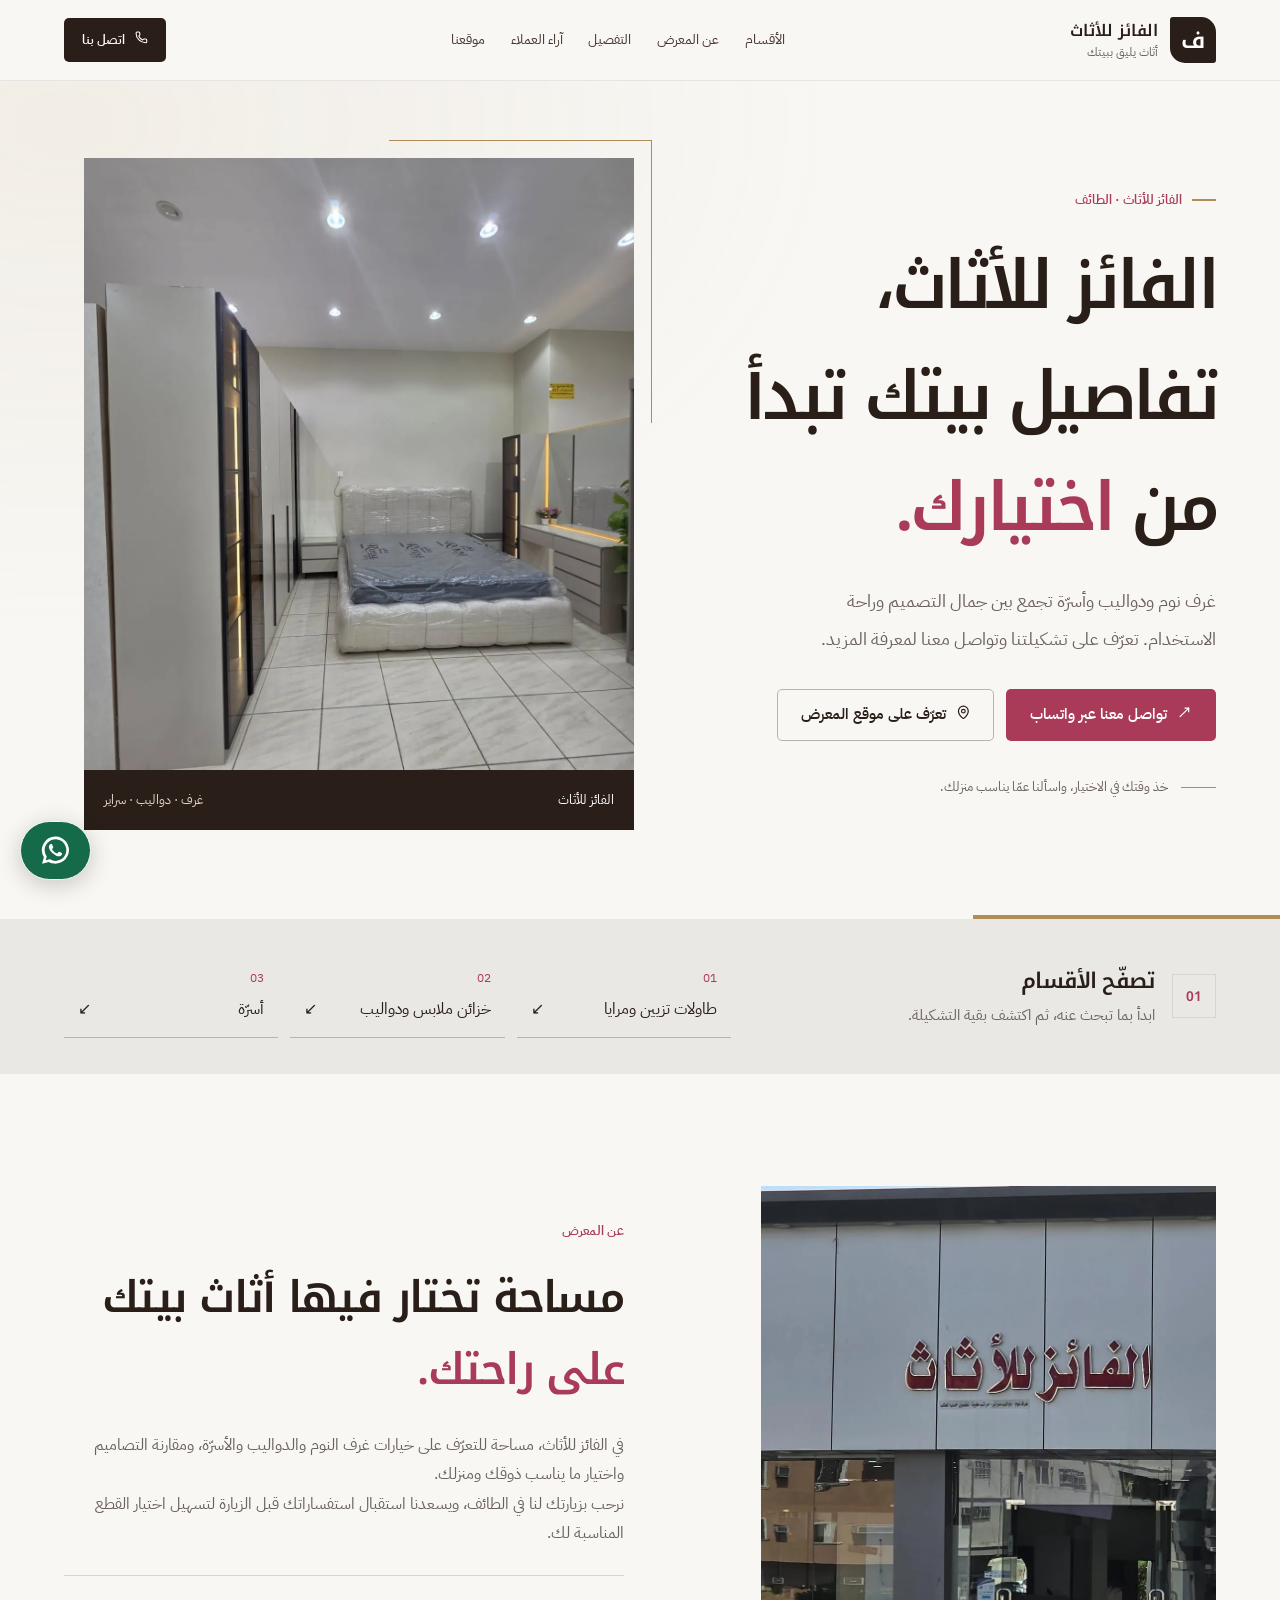
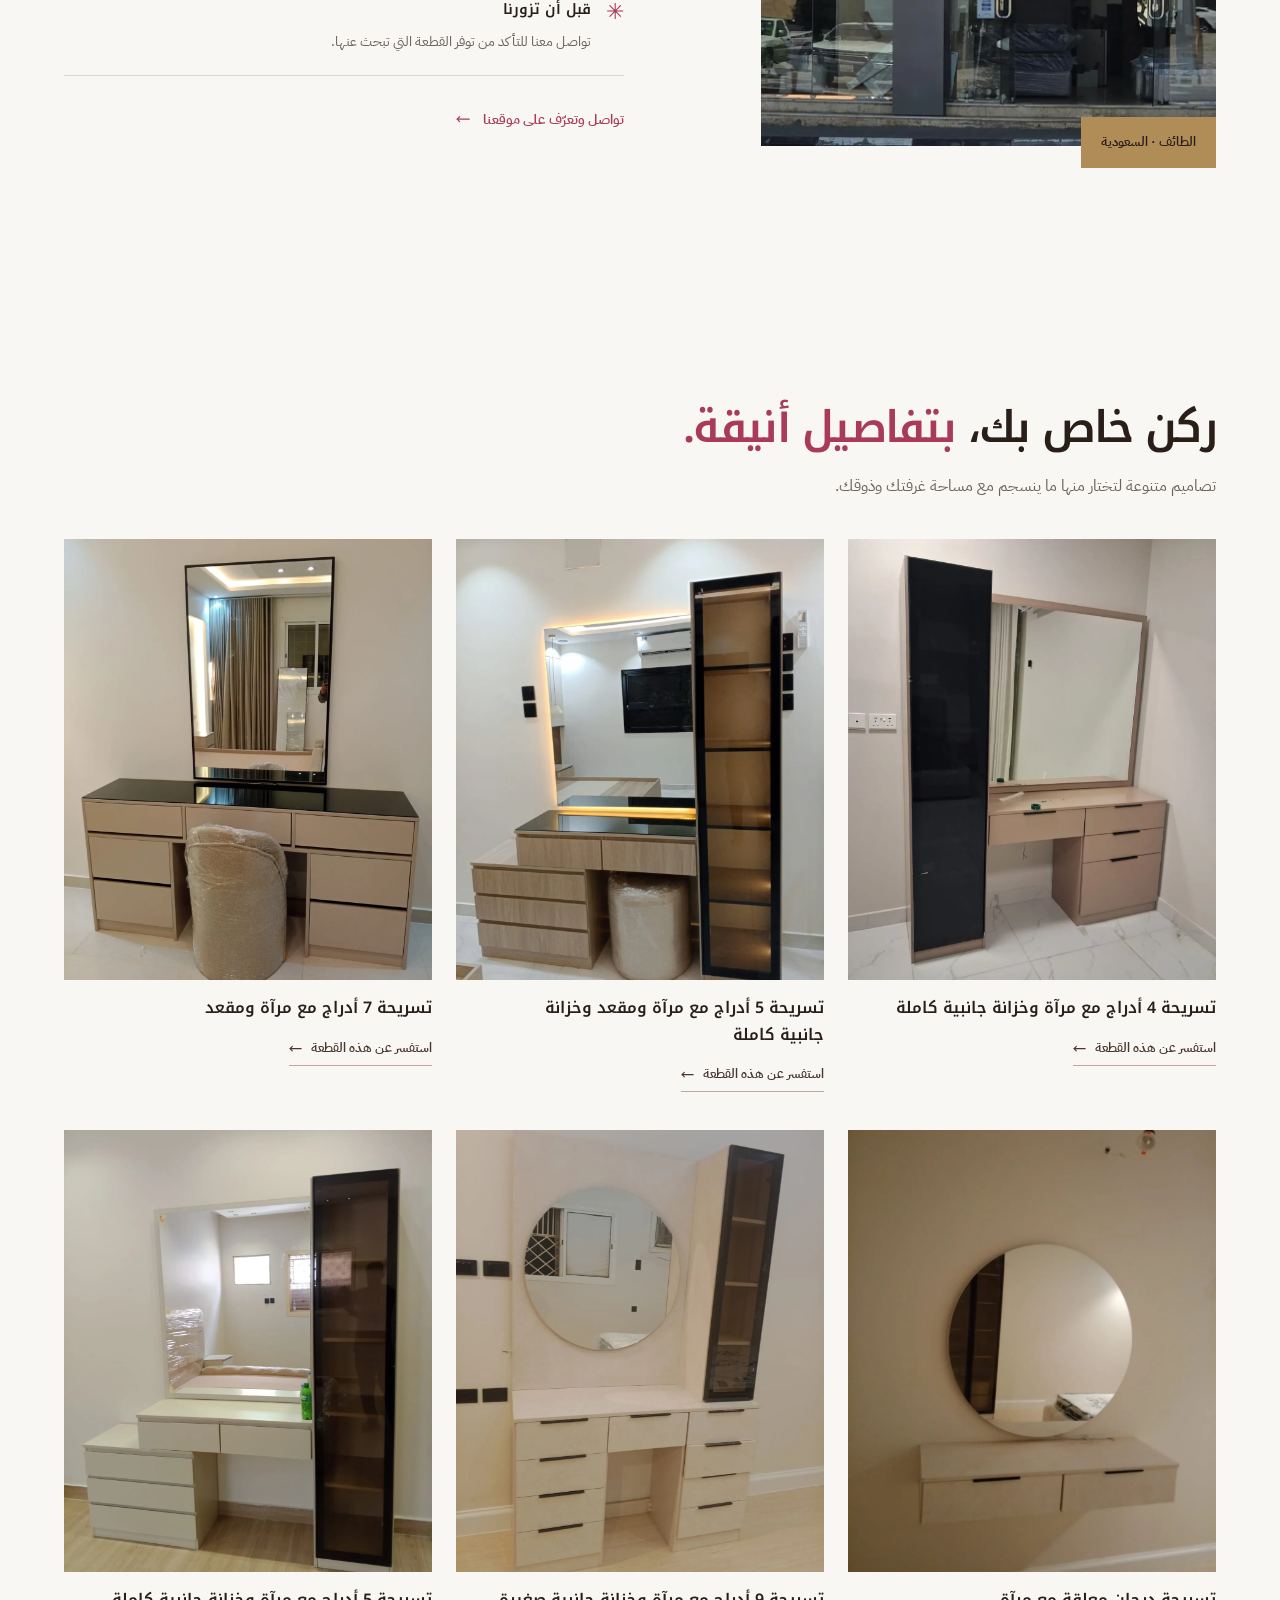
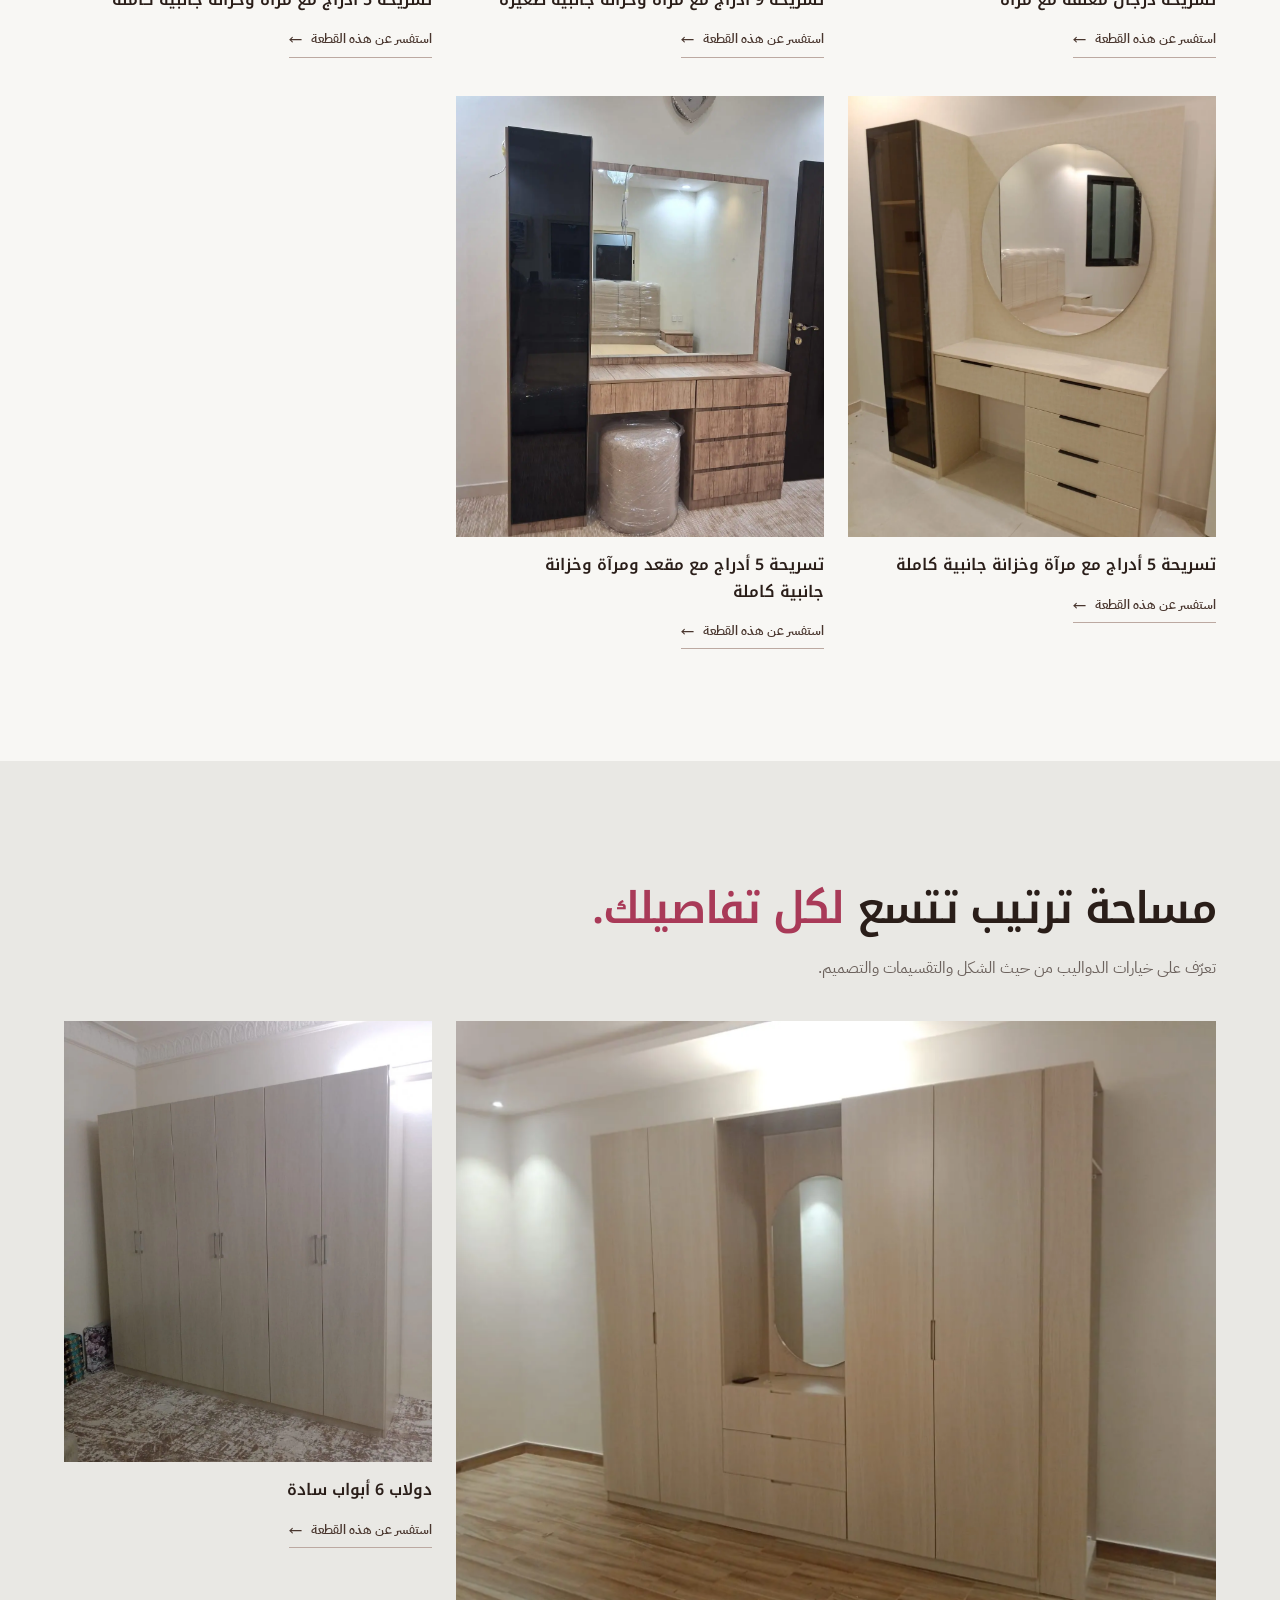
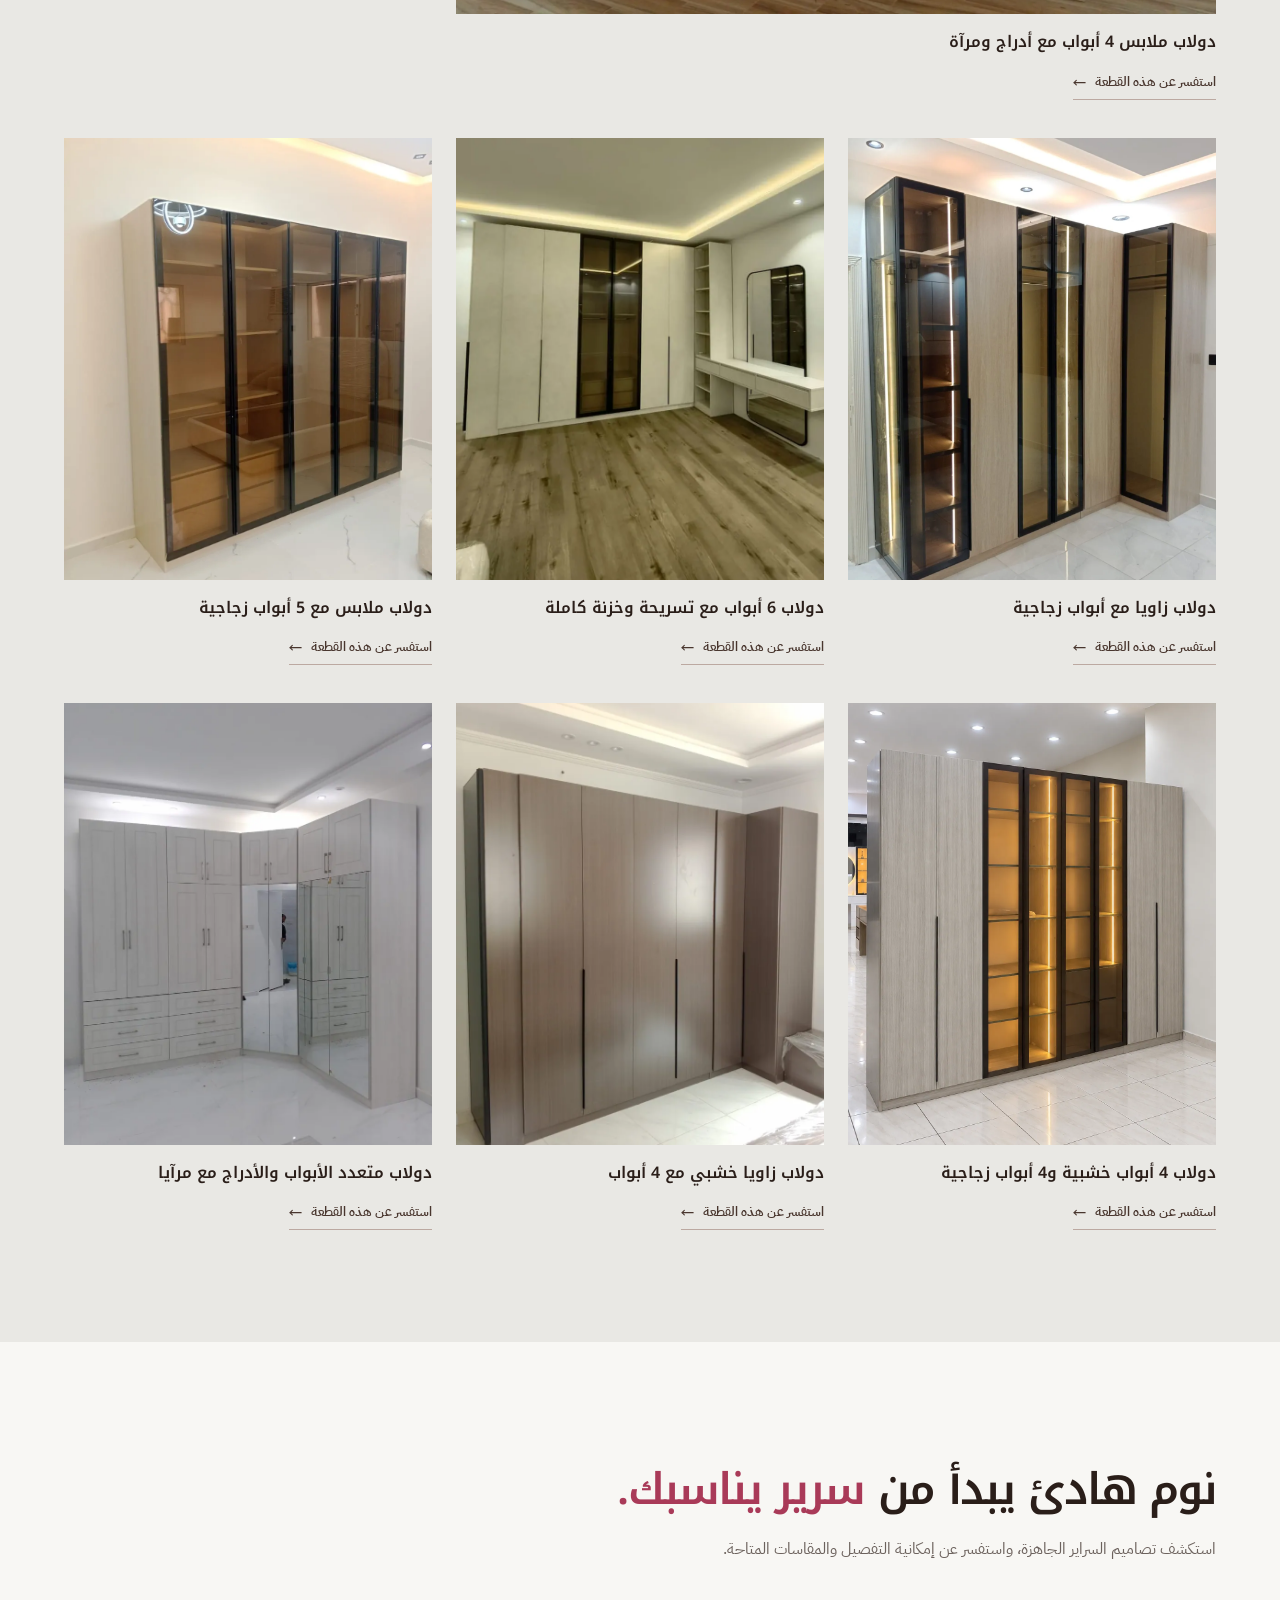
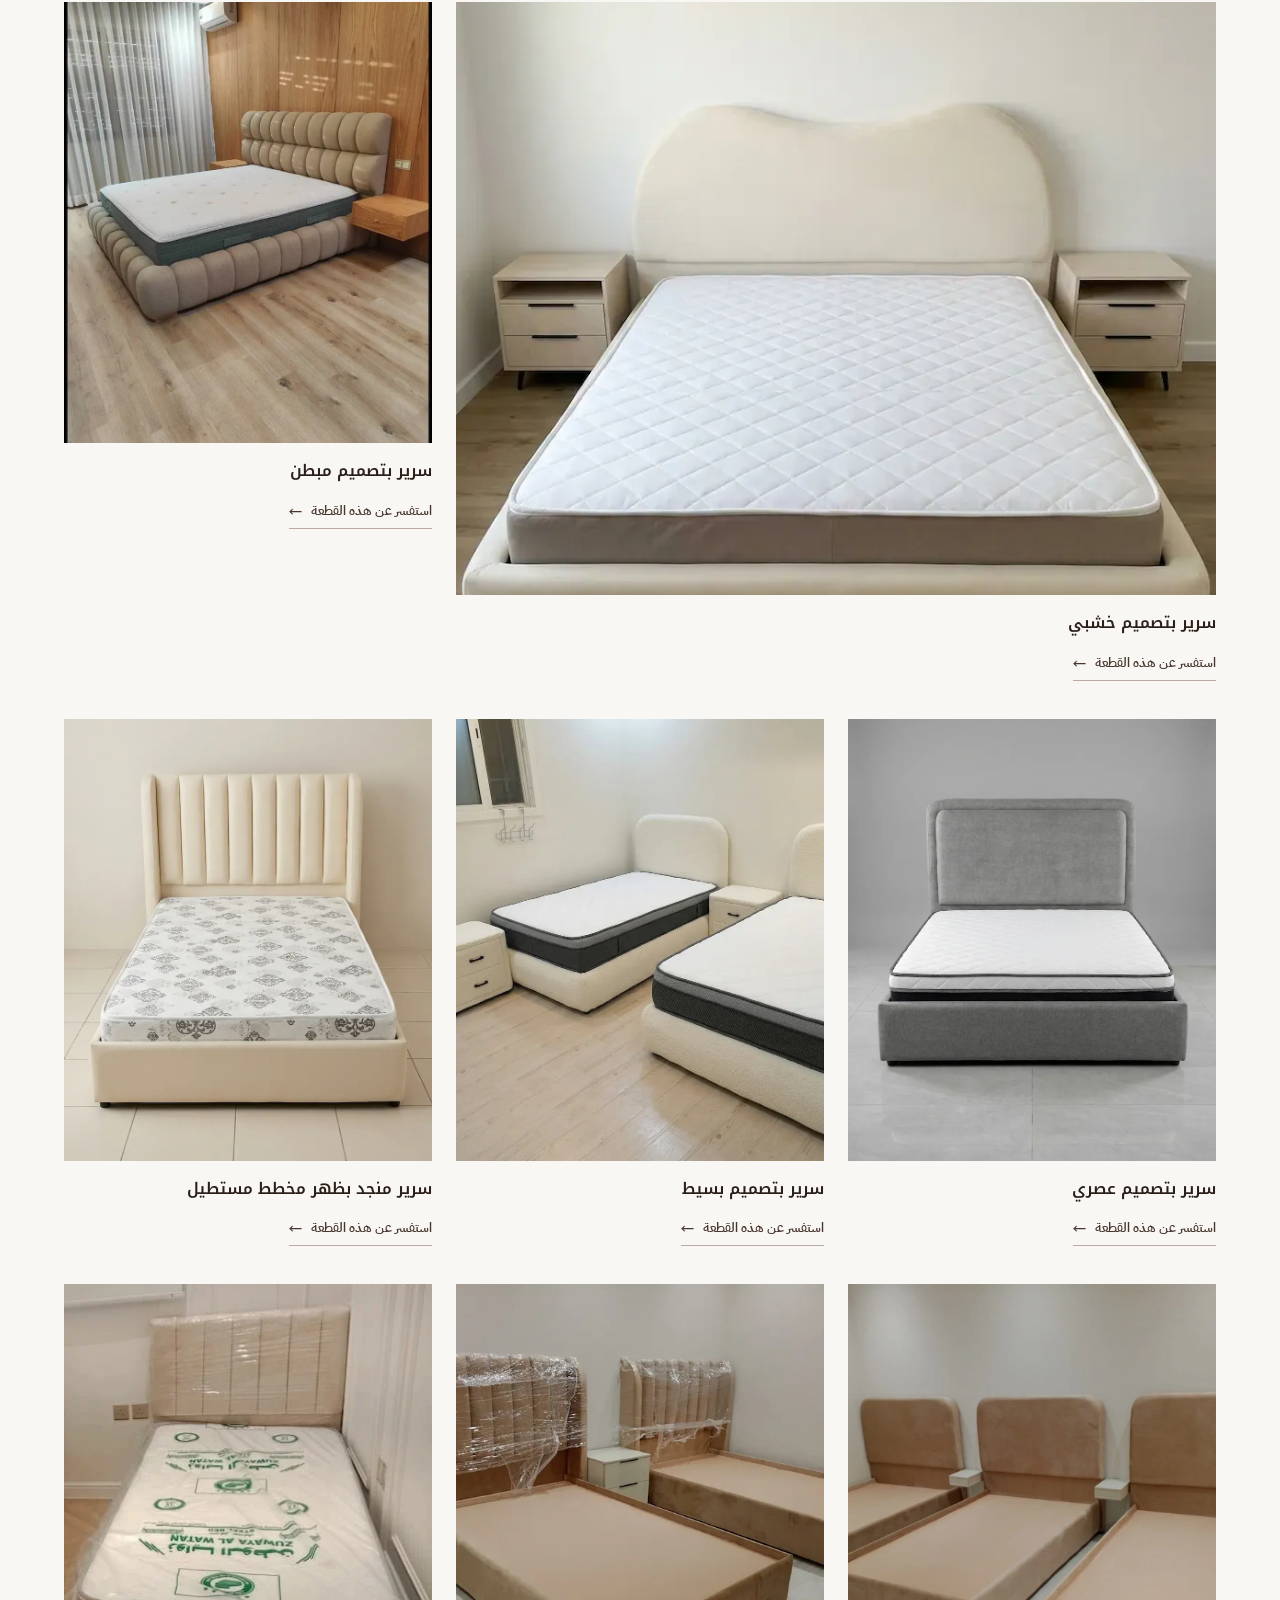
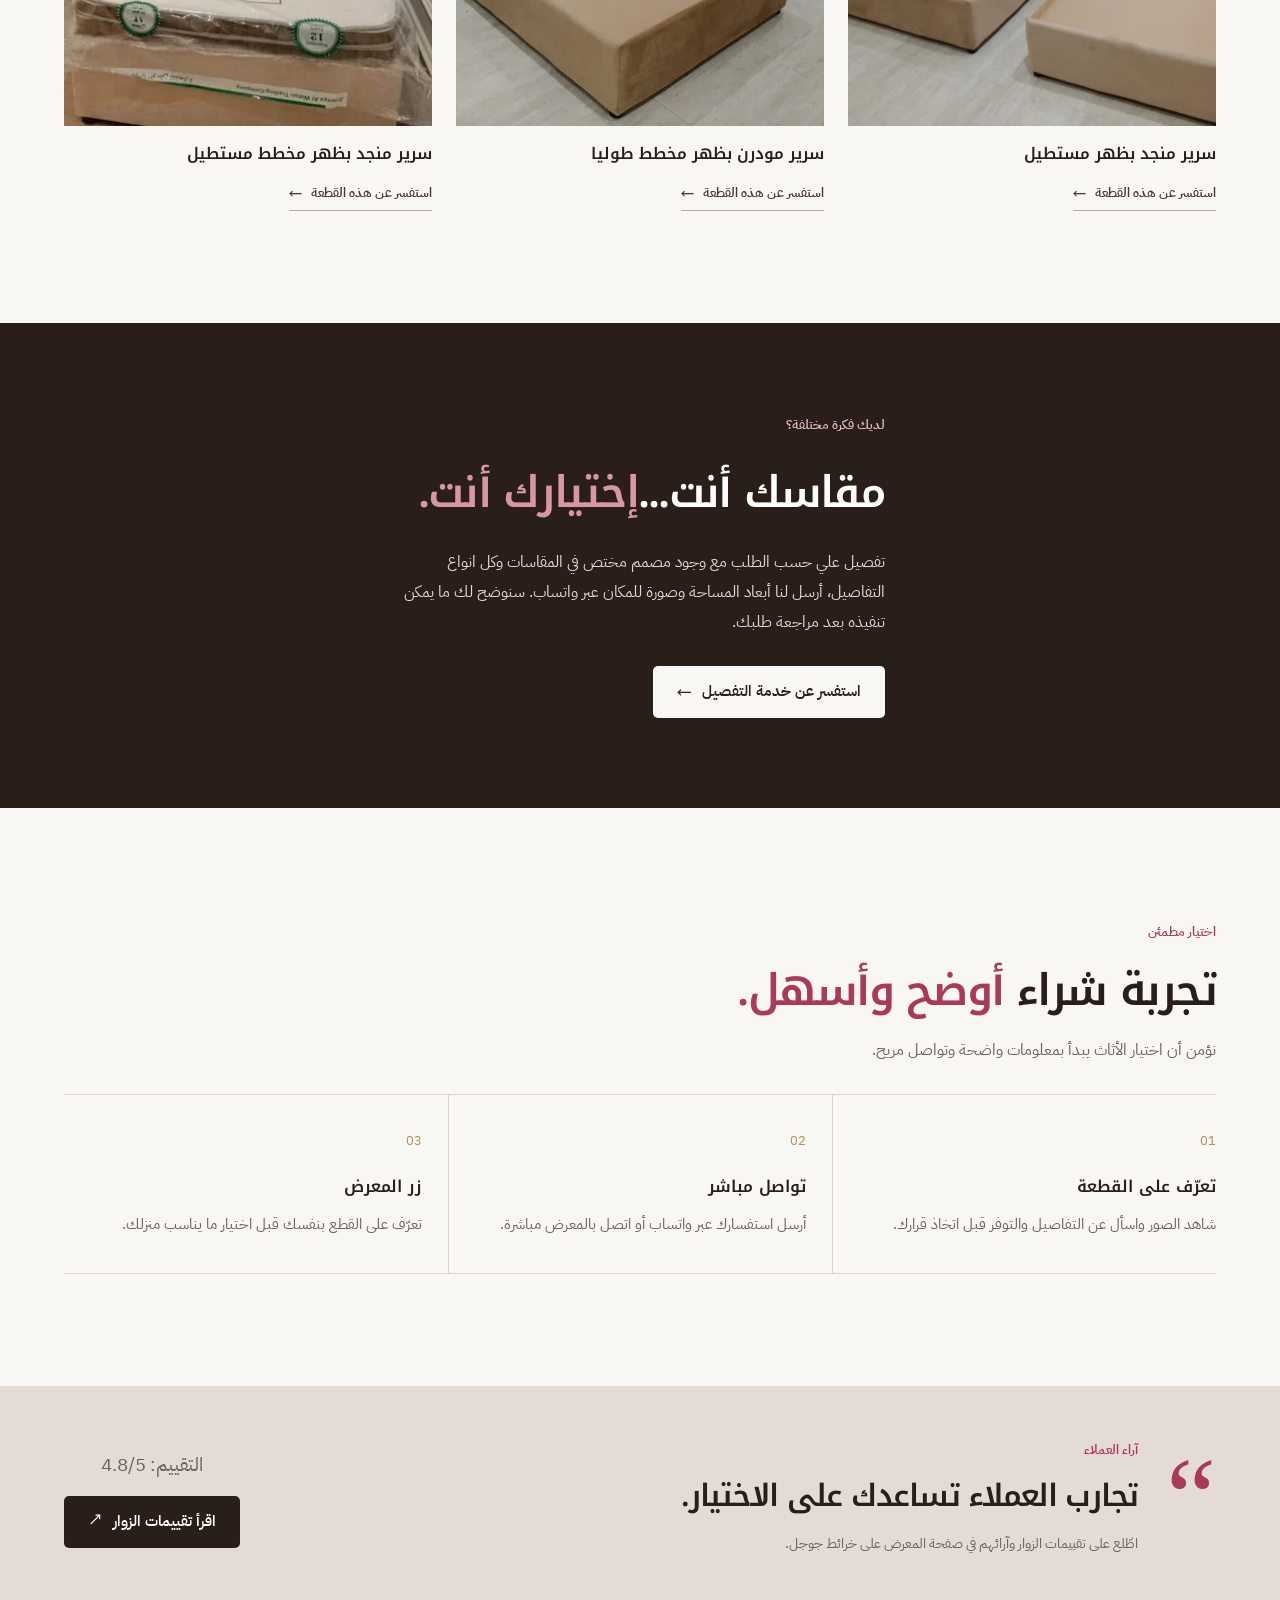
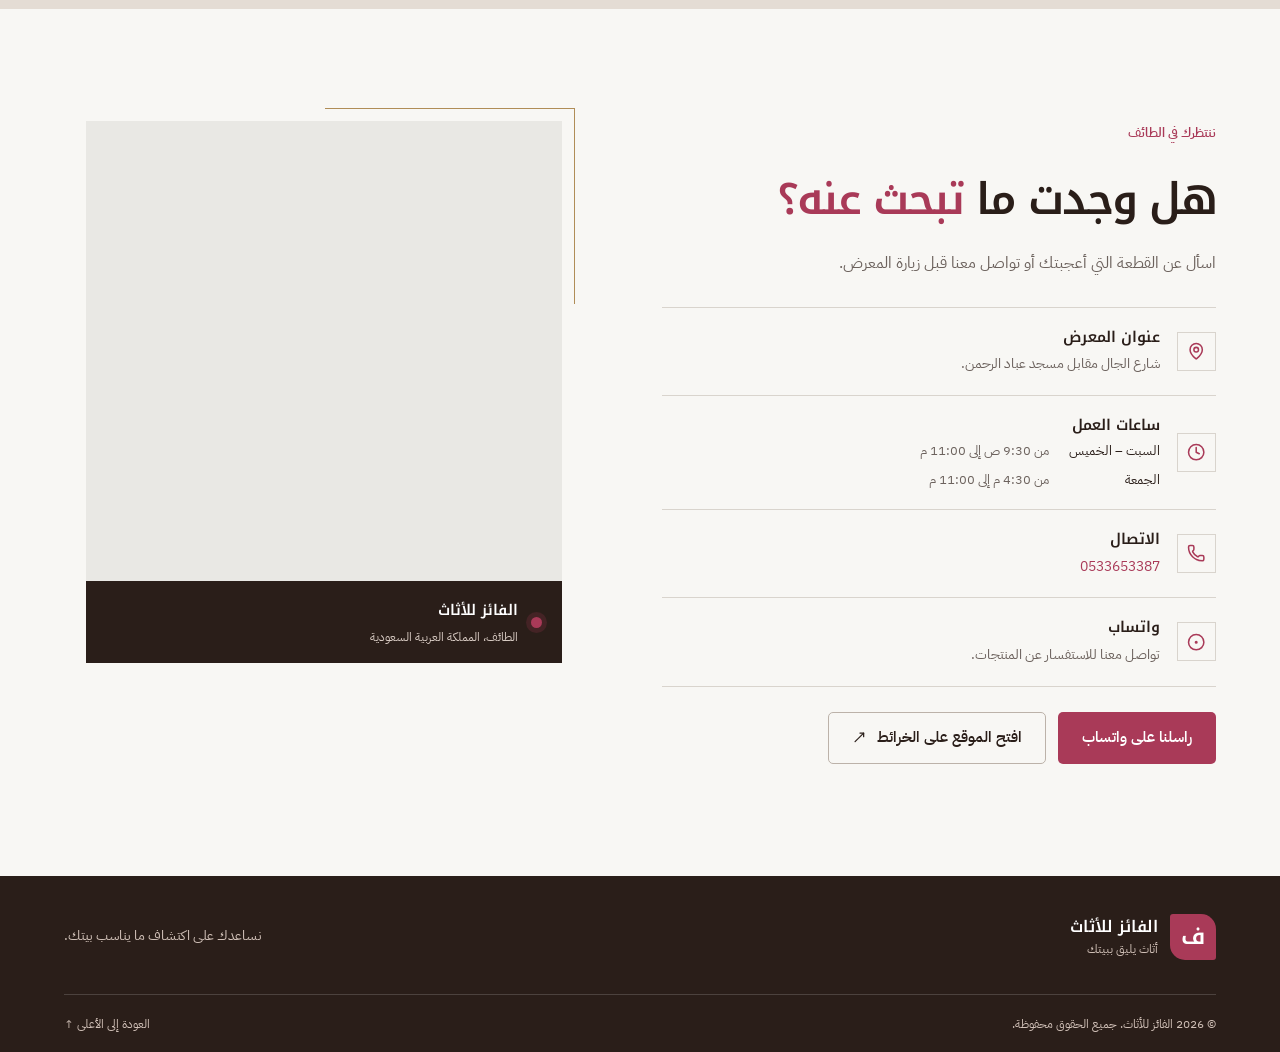
==== commit 1e9dd8e6: "host Google Fonts locally to eliminate render-blocking requests - Added local WOFF2 font files. - Re" ====
--- a/index.html
+++ b/index.html
@@ -11,14 +11,6 @@
     />
 
     <link rel="canonical" href="https://alfaezfurniture.com/" />
-
-    <!-- خطوط عربية؛ الخطوط الاحتياطية تعمل عند تعذر تحميلها -->
-    <link rel="preconnect" href="https://fonts.googleapis.com" />
-    <link rel="preconnect" href="https://fonts.gstatic.com" crossorigin />
-    <link
-      href="https://fonts.googleapis.com/css2?family=IBM+Plex+Sans+Arabic:wght@400;600&family=Noto+Kufi+Arabic:wght@600;700&display=swap"
-      rel="stylesheet"
-    />
 
     <!-- ربط ملف الCSS -->
     <link rel="stylesheet" href="style.css" />
@@ -182,8 +174,9 @@
                     class="lucide lucide-move-up-right preview-icon icon"
                   >
                     <path d="M13 5H19V11" />
-                    <path d="M19 5L5 19" /></svg
-                ></span>
+                    <path d="M19 5L5 19" />
+                  </svg>
+                </span>
                 تواصل معنا عبر واتساب
               </a>
               <a
--- a/style.css
+++ b/style.css
@@ -1,3 +1,31 @@
+/* noto-kufi-arabic-600 - arabic_latin */
+@font-face {
+  font-display: swap;
+  font-family: "Noto Kufi Arabic";
+  font-style: normal;
+  font-weight: 600;
+  src: url("/fonts/noto-kufi-arabic-v27-arabic_latin-600.woff2") format("woff2");
+}
+
+/* ibm-plex-sans-arabic-regular - arabic_latin */
+@font-face {
+  font-display: swap;
+  font-family: "IBM Plex Sans Arabic";
+  font-style: normal;
+  font-weight: 400;
+  src: url("/fonts/ibm-plex-sans-arabic-v15-arabic_latin-regular.woff2")
+    format("woff2");
+}
+/* ibm-plex-sans-arabic-600 - arabic_latin */
+@font-face {
+  font-display: swap;
+  font-family: "IBM Plex Sans Arabic";
+  font-style: normal;
+  font-weight: 600;
+  src: url("/fonts/ibm-plex-sans-arabic-v15-arabic_latin-600.woff2")
+    format("woff2");
+}
+
 :root {
   color-scheme: light;
   --walnut: #2a1e19;
@@ -128,20 +156,6 @@
   font-style: normal;
 }
 
-.skip-link {
-  position: fixed;
-  z-index: 1000;
-  top: 12px;
-  right: 12px;
-  padding: 12px 18px;
-  background: var(--white);
-  color: var(--walnut);
-  transform: translateY(-160%);
-}
-
-.skip-link:focus {
-  transform: translateY(0);
-}
 /* ================================================================================ */
 
 /* الرأس والتنقل */
@@ -190,7 +204,7 @@
 .brand-copy strong {
   font-family: var(--font-heading);
   font-size: 1rem;
-  font-weight: 700;
+  font-weight: 600;
 }
 
 .brand-copy small {
@@ -318,7 +332,7 @@
   margin-bottom: 18px;
   color: var(--rose);
   font-size: 0.83rem;
-  font-weight: 700;
+  font-weight: 600;
 }
 
 .eyebrow > span {
@@ -661,7 +675,7 @@
   align-items: center;
   gap: 13px;
   color: var(--rose);
-  font-weight: 700;
+  font-weight: 600;
   font-size: 0.9rem;
 }
 
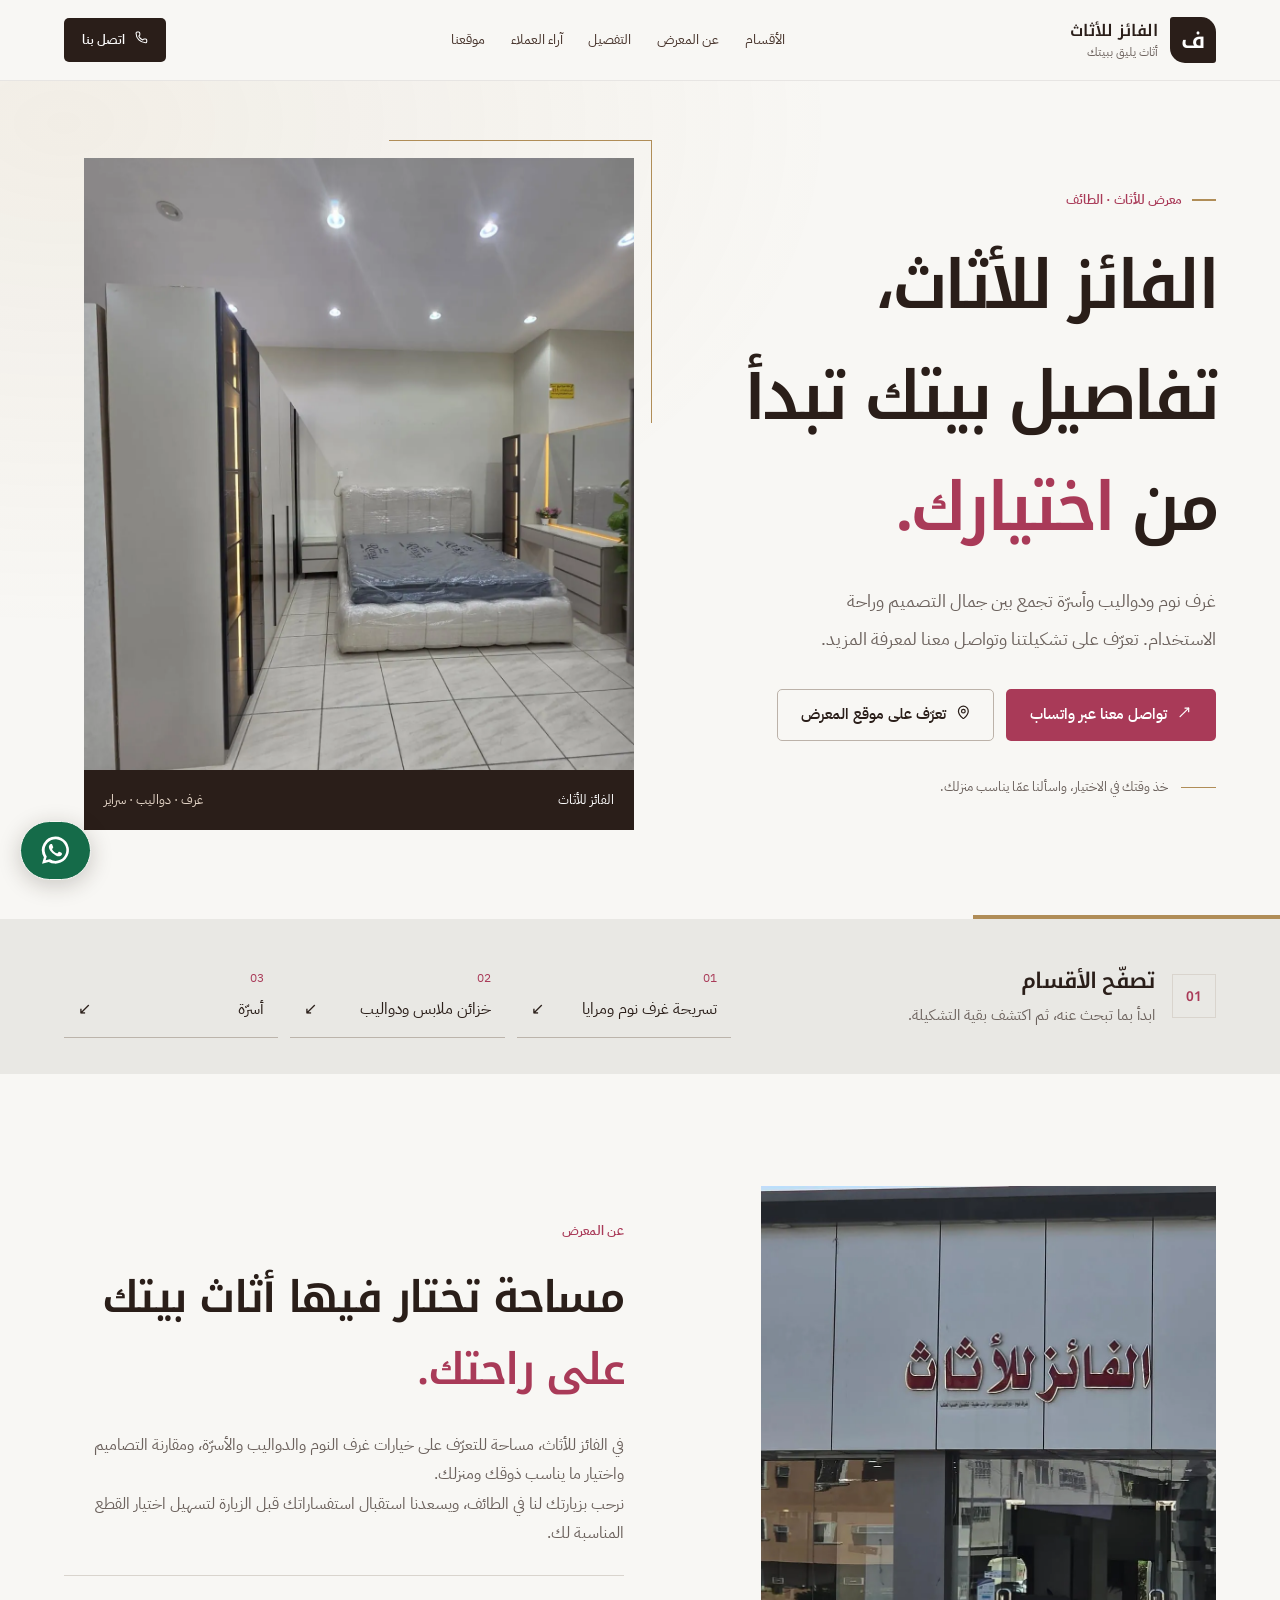
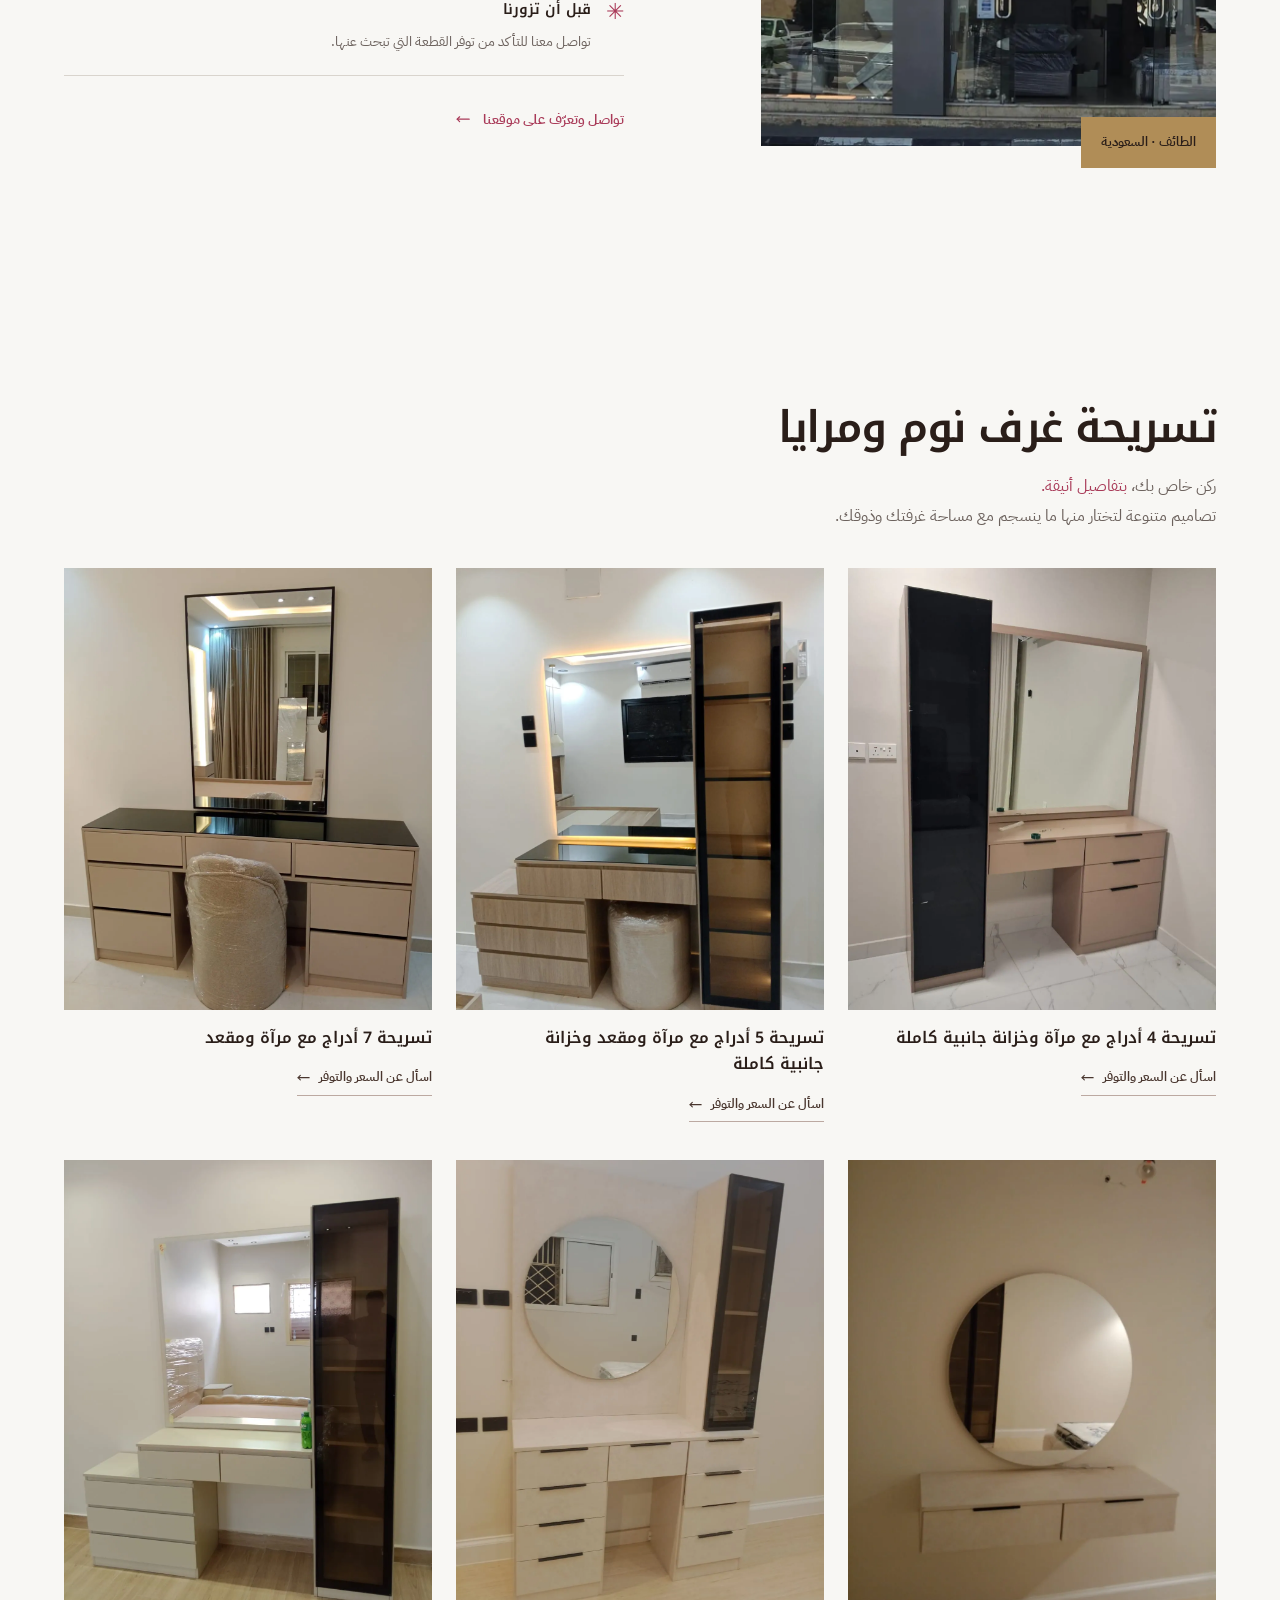
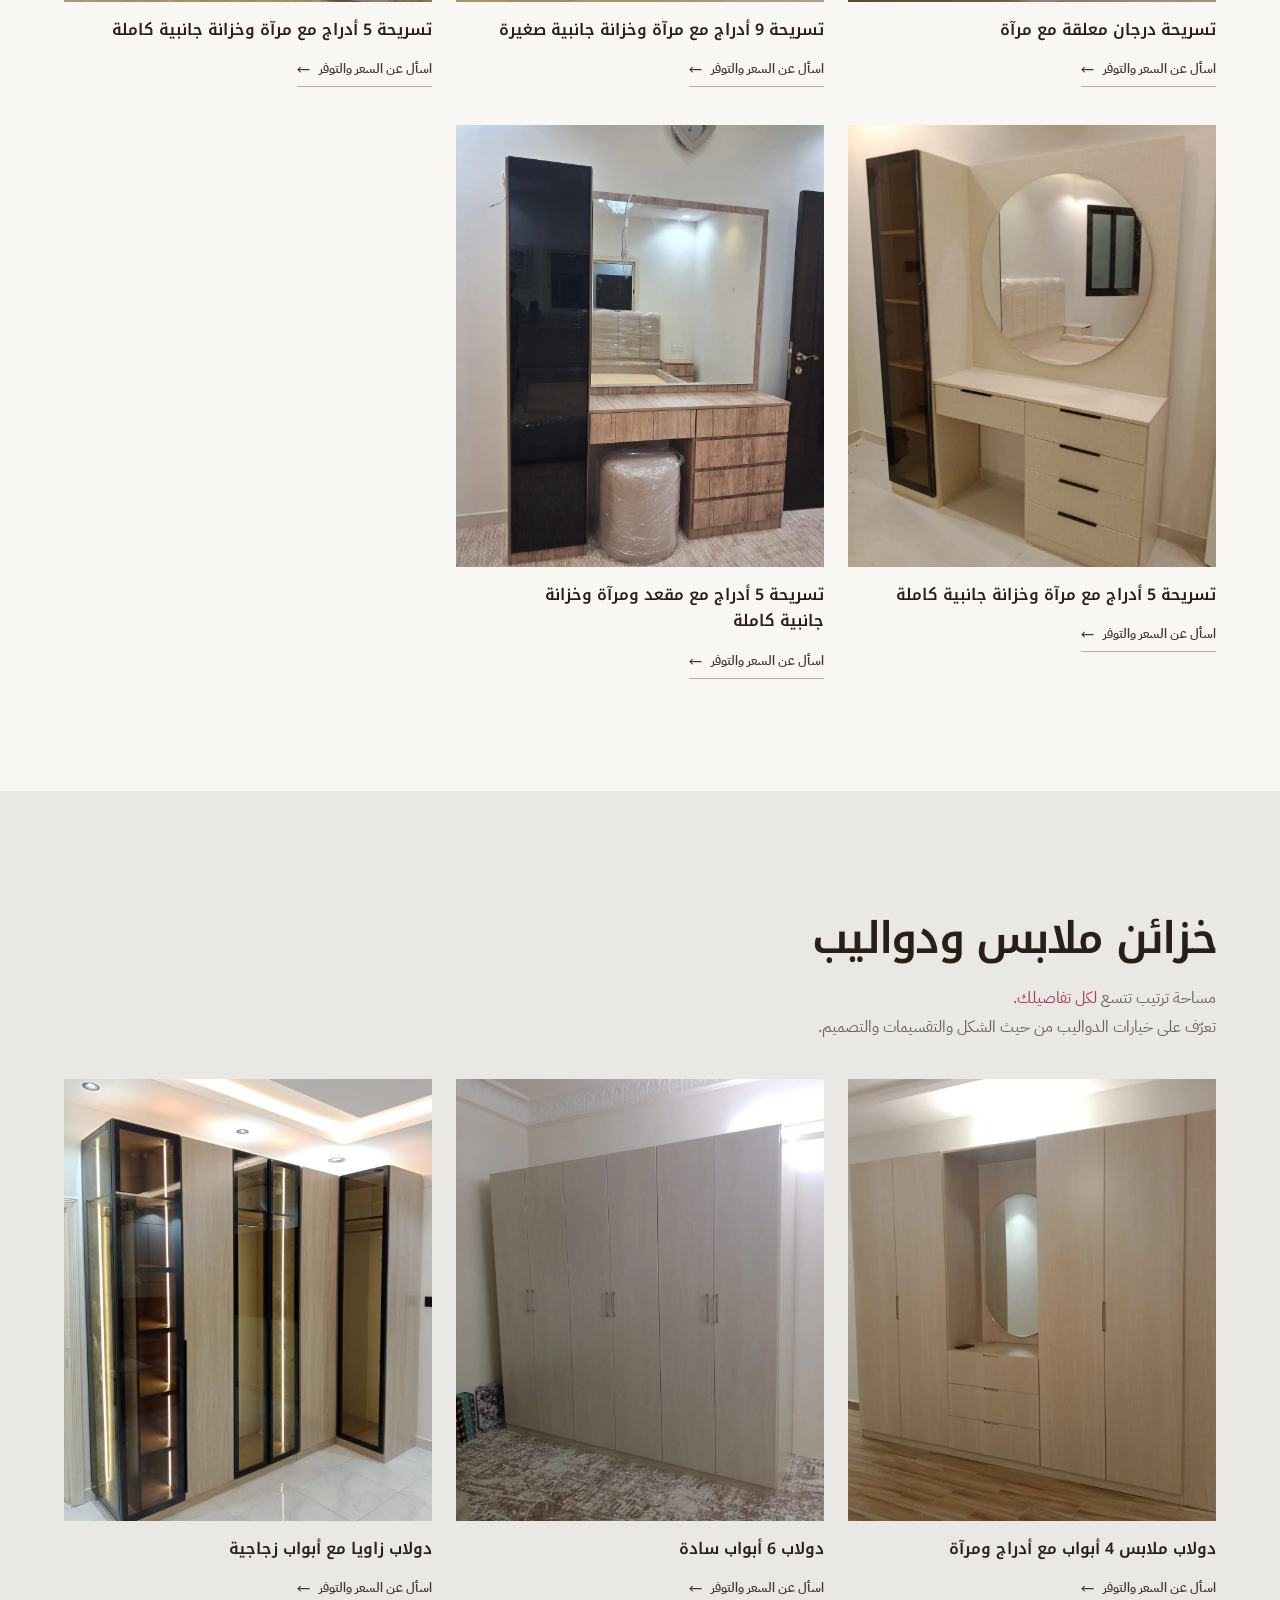
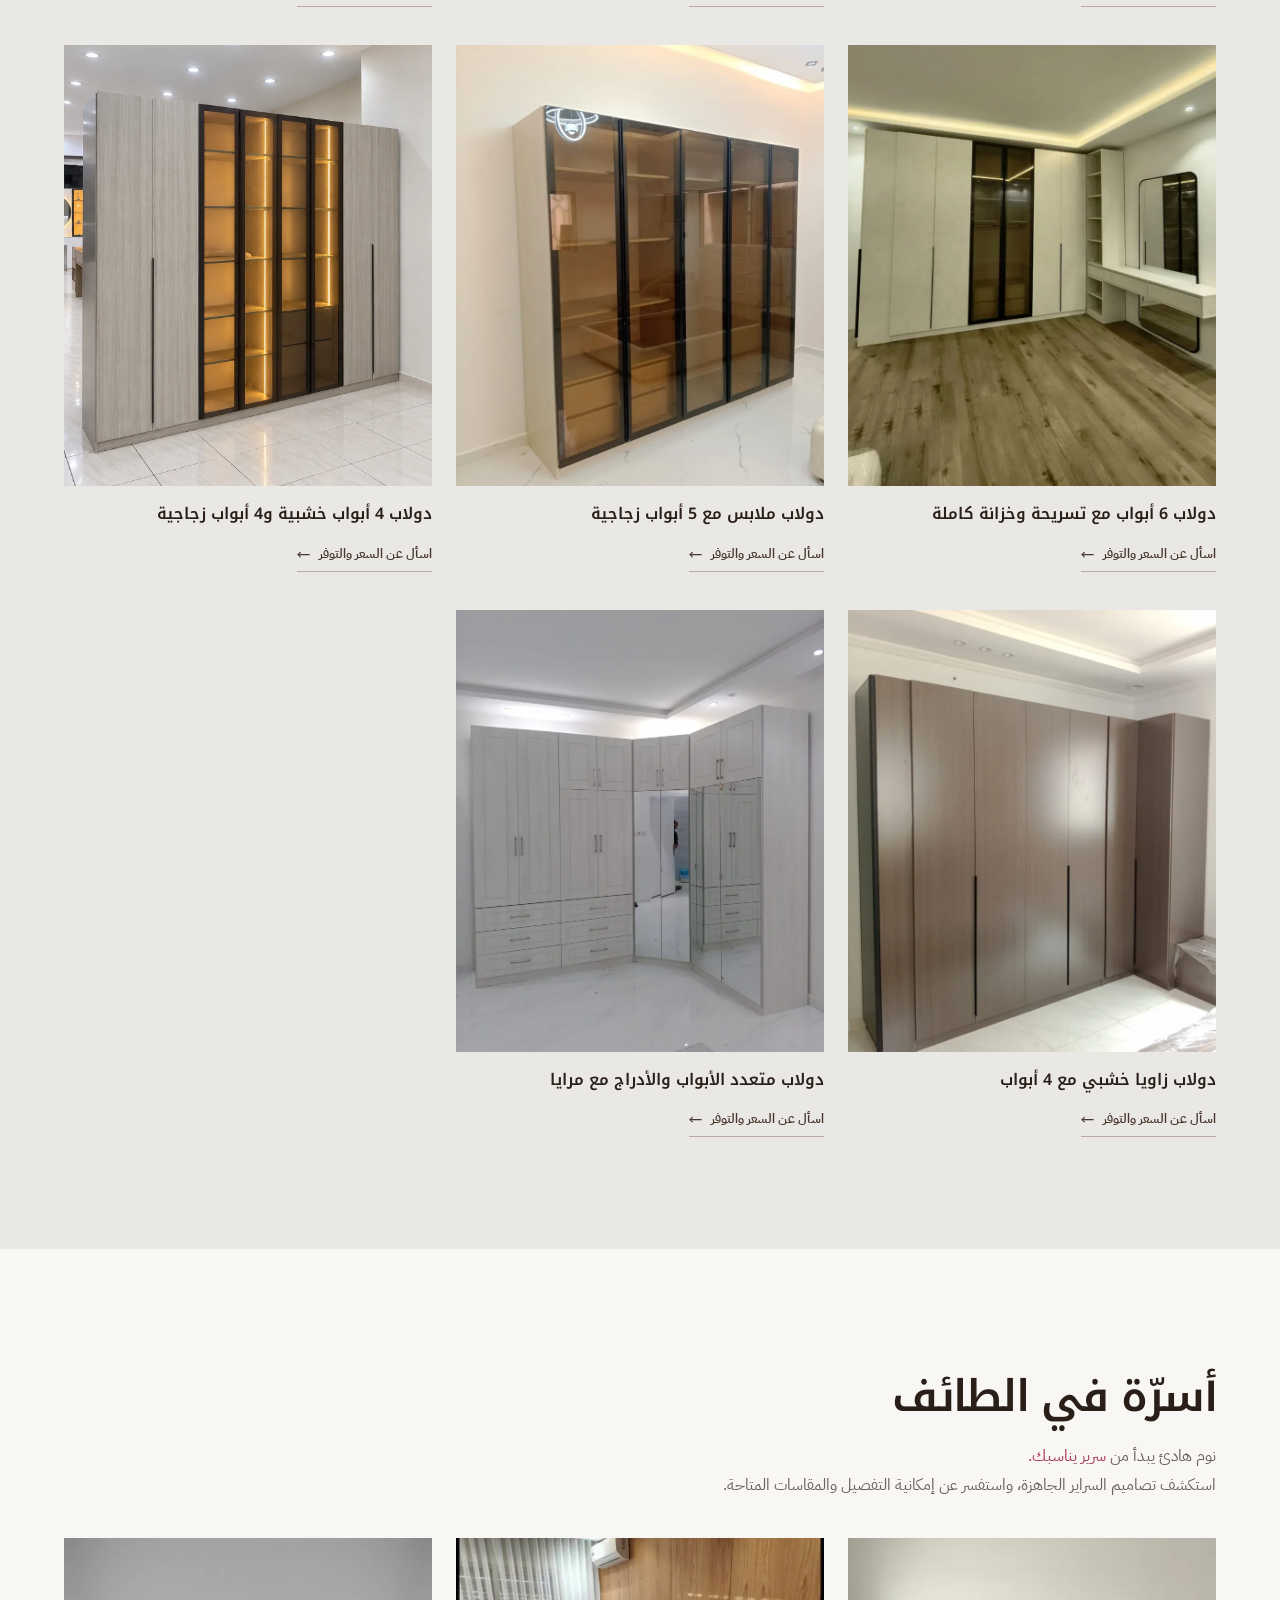
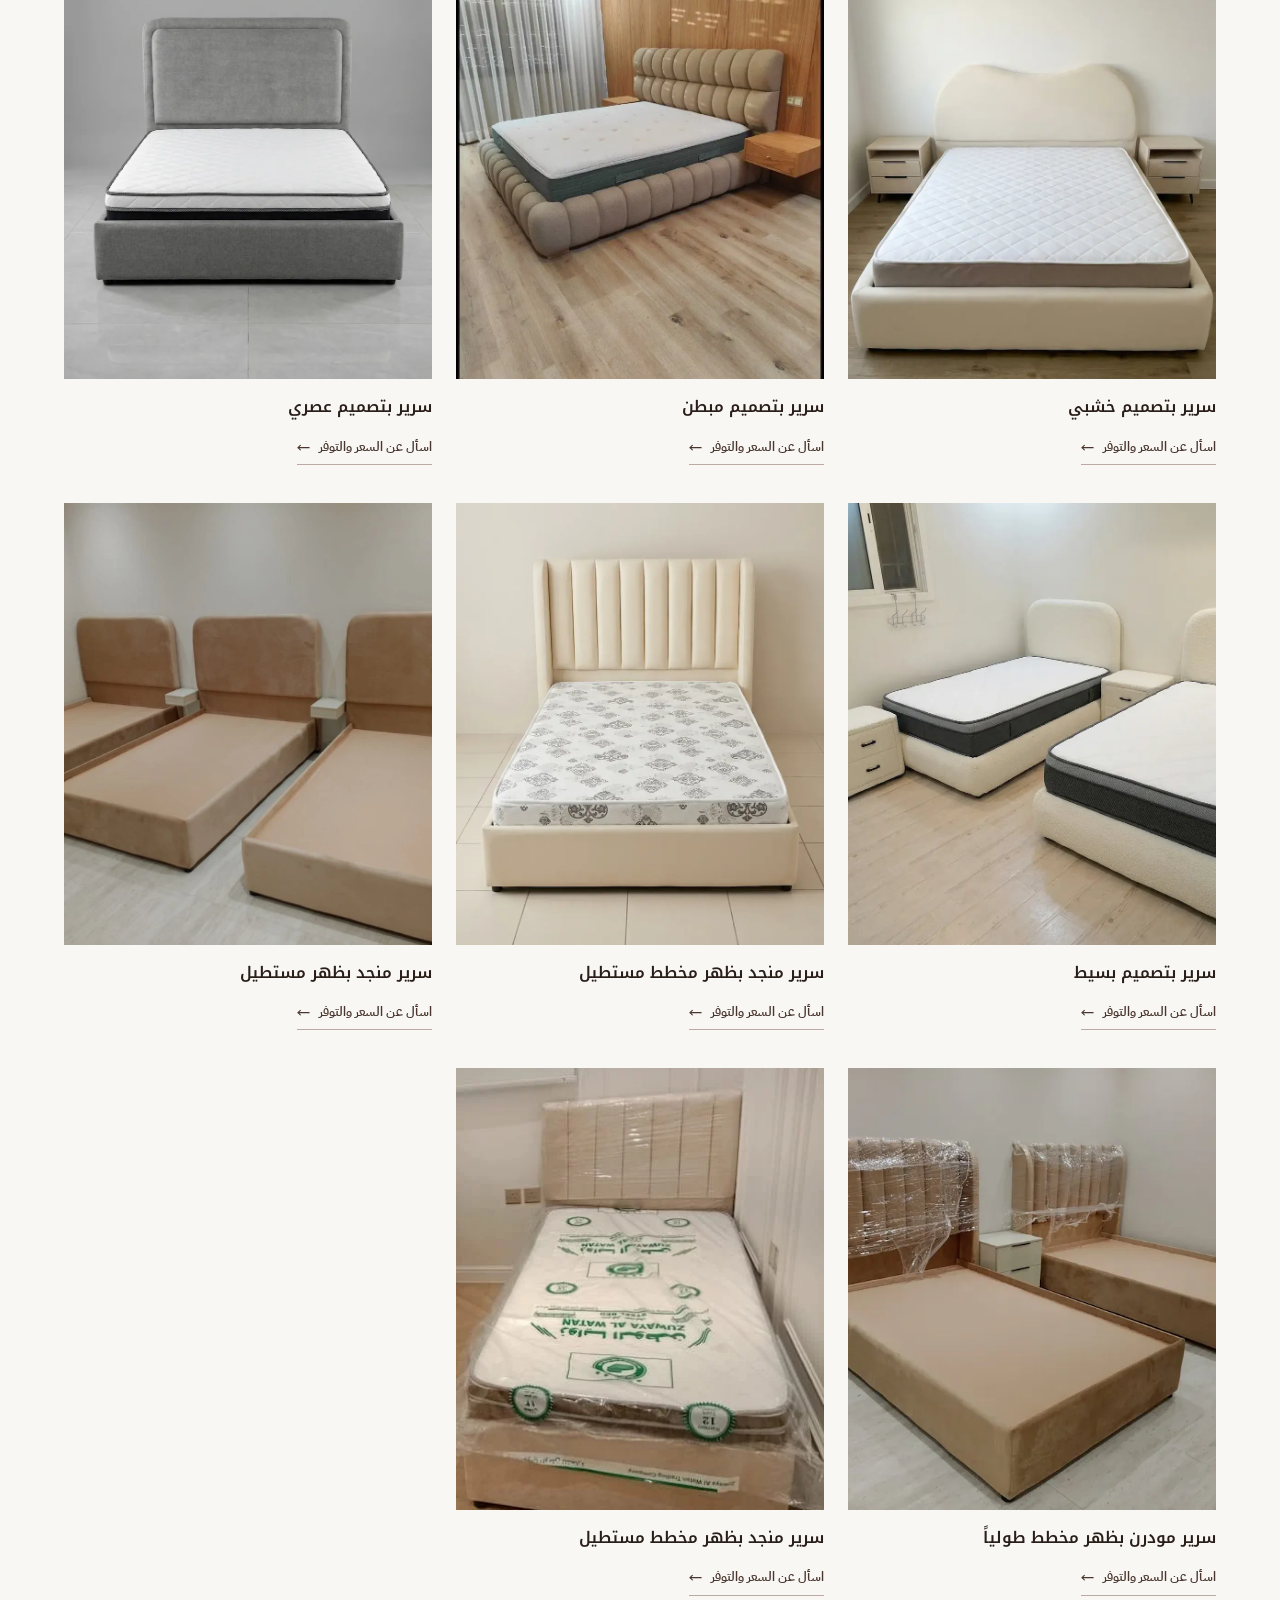
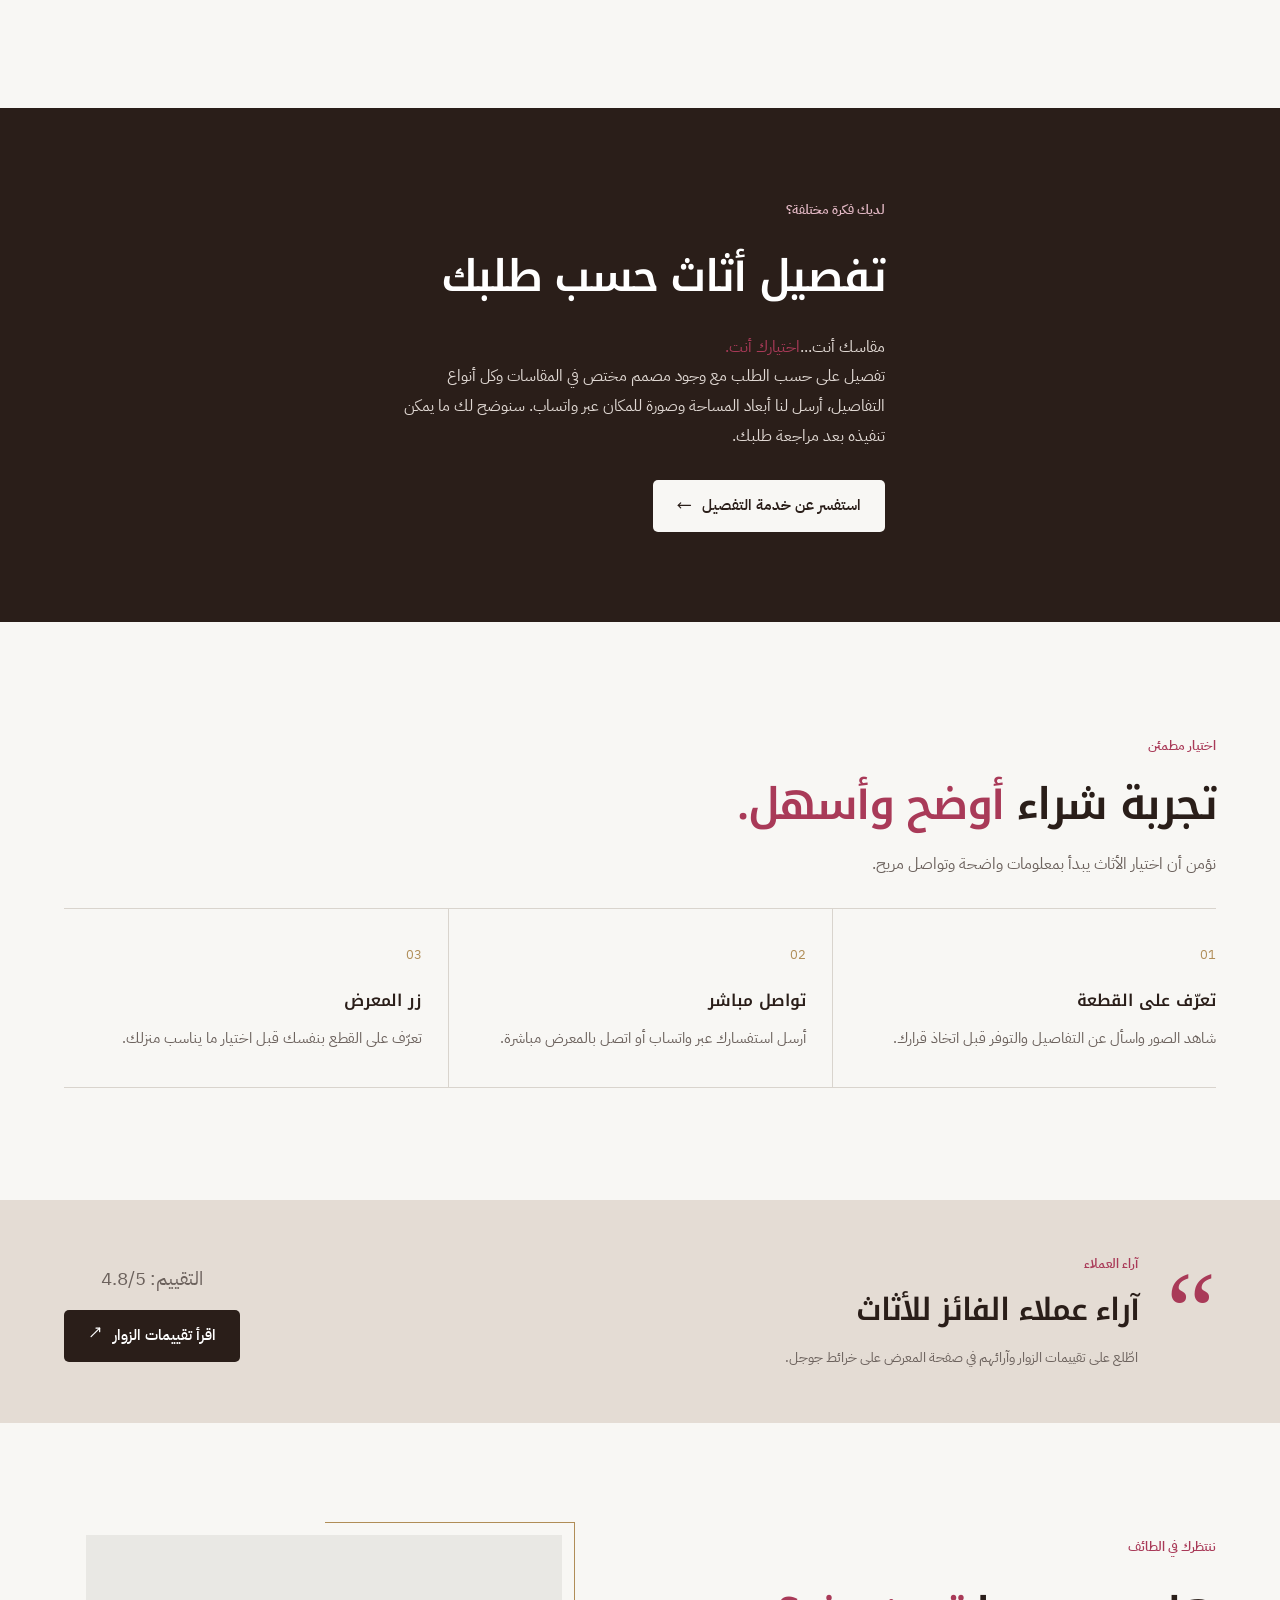
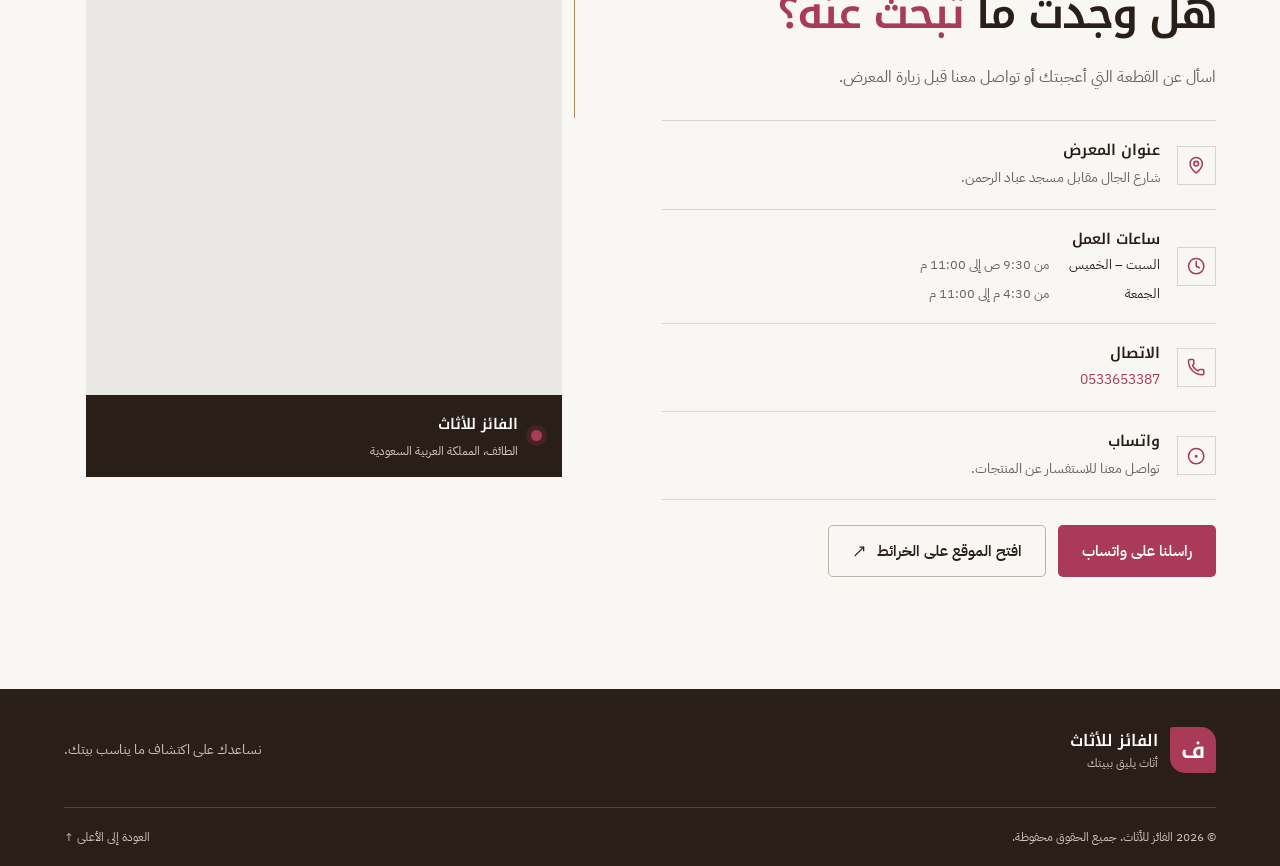
==== commit 4416d329: "Edit Some Items on index.html" ====
--- a/index.html
+++ b/index.html
@@ -7,7 +7,7 @@
     <title>الفائز للأثاث | غرف نوم، دواليب وأسرّة الطائف</title>
     <meta
       name="description"
-      content="الفائز للأثاث في الطائف: غرف نوم، دواليب، أسرّة وطاولات تزيين، مع خدمة تفصيل حسب الطلب إحترافية. شاهد المعروض وتواصل معنا عبر واتساب."
+      content="الفائز للأثاث في الطائف: غرف نوم، دواليب، أسرّة وطاولات تزيين، مع خدمة تفصيل حسب الطلب احترافية. شاهد المعروض وتواصل معنا عبر واتساب."
     />
 
     <link rel="canonical" href="https://alfaezfurniture.com/" />
@@ -147,7 +147,7 @@
       <section class="hero" id="home">
         <div class="container hero-grid">
           <div class="hero-copy">
-            <p class="eyebrow"><span></span> الفائز للأثاث · الطائف</p>
+            <p class="eyebrow"><span></span> معرض للأثاث · الطائف</p>
             <h1>الفائز للأثاث، تفاصيل بيتك تبدأ من <em>اختيارك.</em></h1>
             <p class="hero-description">
               غرف نوم ودواليب وأسرّة تجمع بين جمال التصميم وراحة الاستخدام.
@@ -243,7 +243,8 @@
           <div class="category-links">
             <a href="#dressing_tables" class="category-link">
               <span class="category-link-icon" aria-hidden="true">01</span>
-              <span>طاولات تزيين ومرايا</span><span aria-hidden="true">↙</span>
+              <span>تسريحة غرف نوم ومرايا</span
+              ><span aria-hidden="true">↙</span>
             </a>
             <a href="#wardrobes" class="category-link">
               <span class="category-link-icon" aria-hidden="true">02</span>
@@ -317,13 +318,12 @@
         <div class="container">
           <div class="section-heading">
             <div>
-              <!-- <p class="eyebrow">القسم الأول</p> -->
-              <h2>ركن خاص بك، <em>بتفاصيل أنيقة.</em></h2>
+              <h2>تسريحة غرف نوم ومرايا</h2>
               <p class="section-description">
+                ركن خاص بك، <em>بتفاصيل أنيقة.</em><br />
                 تصاميم متنوعة لتختار منها ما ينسجم مع مساحة غرفتك وذوقك.
               </p>
             </div>
-            <!-- <span class="heading-index">01 / 03</span> -->
           </div>
           <div class="product-gallery">
             <article class="product-card">
@@ -367,7 +367,7 @@
                   href="https://wa.me/966533653387"
                   data-product="تسريحة 4 أدراج مع مرآة وخزانة جانبية كاملة"
                 >
-                  استفسر عن هذه القطعة
+                  اسأل عن السعر والتوفر
                   <svg
                     xmlns="http://www.w3.org/2000/svg"
                     width="24"
@@ -428,7 +428,7 @@
                   href="https://wa.me/966533653387"
                   data-product="تسريحة 5 أدراج مع مرآة ومقعد وخزانة جانبية كاملة"
                 >
-                  استفسر عن هذه القطعة
+                  اسأل عن السعر والتوفر
                   <svg
                     xmlns="http://www.w3.org/2000/svg"
                     width="24"
@@ -489,7 +489,7 @@
                   href="https://wa.me/966533653387"
                   data-product="تسريحة 7 أدراج مع مرآة ومقعد"
                 >
-                  استفسر عن هذه القطعة
+                  اسأل عن السعر والتوفر
                   <svg
                     xmlns="http://www.w3.org/2000/svg"
                     width="24"
@@ -550,7 +550,7 @@
                   href="https://wa.me/966533653387"
                   data-product="تسريحة درجان معلقة مع مرآة"
                 >
-                  استفسر عن هذه القطعة
+                  اسأل عن السعر والتوفر
                   <svg
                     xmlns="http://www.w3.org/2000/svg"
                     width="24"
@@ -611,7 +611,7 @@
                   href="https://wa.me/966533653387"
                   data-product="تسريحة 9 أدراج مع مرآة وخزانة جانبية"
                 >
-                  استفسر عن هذه القطعة
+                  اسأل عن السعر والتوفر
                   <svg
                     xmlns="http://www.w3.org/2000/svg"
                     width="24"
@@ -672,7 +672,7 @@
                   href="https://wa.me/966533653387"
                   data-product="تسريحة 5 أدراج مع مرآة وخزانة جانبية كاملة"
                 >
-                  استفسر عن هذه القطعة
+                  اسأل عن السعر والتوفر
                   <svg
                     xmlns="http://www.w3.org/2000/svg"
                     width="24"
@@ -733,7 +733,7 @@
                   href="https://wa.me/966533653387"
                   data-product="تسريحة 5 أدراج مع مرآة وخزانة جانبية كاملة"
                 >
-                  استفسر عن هذه القطعة
+                  اسأل عن السعر والتوفر
                   <svg
                     xmlns="http://www.w3.org/2000/svg"
                     width="24"
@@ -794,7 +794,7 @@
                   href="https://wa.me/966533653387"
                   data-product="تسريحة 5 أدراج مع مقعد ومرآة وخزانة جانبية كاملة"
                 >
-                  استفسر عن هذه القطعة
+                  اسأل عن السعر والتوفر
                   <svg
                     xmlns="http://www.w3.org/2000/svg"
                     width="24"
@@ -822,16 +822,16 @@
         <div class="container">
           <div class="section-heading">
             <div>
-              <!-- <p class="eyebrow">القسم الثاني</p> -->
-              <h2>مساحة ترتيب تتسع <em> لكل تفاصيلك.</em></h2>
+              <h2>خزائن ملابس ودواليب</h2>
               <p class="section-description">
+                مساحة ترتيب تتسع <em> لكل تفاصيلك.</em><br />
                 تعرّف على خيارات الدواليب من حيث الشكل والتقسيمات والتصميم.
               </p>
             </div>
           </div>
 
           <div class="product-gallery">
-            <article class="product-card product-card-large">
+            <article class="product-card">
               <a
                 class="product-image"
                 href="images/Wardrobes/Wardrobe_1.webp"
@@ -872,7 +872,7 @@
                   href="https://wa.me/966533653387"
                   data-product="دولاب ملابس 4 أبواب مع أدراج ومرآة"
                 >
-                  استفسر عن هذه القطعة
+                  اسأل عن السعر والتوفر
                   <svg
                     xmlns="http://www.w3.org/2000/svg"
                     width="24"
@@ -933,7 +933,7 @@
                   href="https://wa.me/966533653387"
                   data-product="دولاب 6 أبواب سادة"
                 >
-                  استفسر عن هذه القطعة
+                  اسأل عن السعر والتوفر
                   <svg
                     xmlns="http://www.w3.org/2000/svg"
                     width="24"
@@ -994,7 +994,7 @@
                   href="https://wa.me/966533653387"
                   data-product="دولاب زاويا مع أبواب زجاجية"
                 >
-                  استفسر عن هذه القطعة
+                  اسأل عن السعر والتوفر
                   <svg
                     xmlns="http://www.w3.org/2000/svg"
                     width="24"
@@ -1024,7 +1024,7 @@
               >
                 <img
                   src="images/Wardrobes/Wardrobe_4.webp"
-                  alt="دولاب 6 أبواب مع تسريحة وخزنة كاملة"
+                  alt="دولاب 6 أبواب مع تسريحة وخزانة كاملة"
                   width="800"
                   height="950"
                   loading="lazy"
@@ -1048,14 +1048,14 @@
               </a>
               <div class="product-info">
                 <div>
-                  <h3>دولاب 6 أبواب مع تسريحة وخزنة كاملة</h3>
-                </div>
-                <a
-                  class="inquiry-link"
-                  href="https://wa.me/966533653387"
-                  data-product="دولاب 6 أبواب مع تسريحة وخزنة كاملة"
-                >
-                  استفسر عن هذه القطعة
+                  <h3>دولاب 6 أبواب مع تسريحة وخزانة كاملة</h3>
+                </div>
+                <a
+                  class="inquiry-link"
+                  href="https://wa.me/966533653387"
+                  data-product="دولاب 6 أبواب مع تسريحة وخزانة كاملة"
+                >
+                  اسأل عن السعر والتوفر
                   <svg
                     xmlns="http://www.w3.org/2000/svg"
                     width="24"
@@ -1116,7 +1116,7 @@
                   href="https://wa.me/966533653387"
                   data-product="دولاب ملابس مع 5 أبواب زجاجية"
                 >
-                  استفسر عن هذه القطعة
+                  اسأل عن السعر والتوفر
                   <svg
                     xmlns="http://www.w3.org/2000/svg"
                     width="24"
@@ -1177,7 +1177,7 @@
                   href="https://wa.me/966533653387"
                   data-product="دولاب 4 أبواب خشبية و4 أبواب زجاجية"
                 >
-                  استفسر عن هذه القطعة
+                  اسأل عن السعر والتوفر
                   <svg
                     xmlns="http://www.w3.org/2000/svg"
                     width="24"
@@ -1238,7 +1238,7 @@
                   href="https://wa.me/966533653387"
                   data-product="دولاب زاويا خشبي مع 4 أبواب"
                 >
-                  استفسر عن هذه القطعة
+                  اسأل عن السعر والتوفر
                   <svg
                     xmlns="http://www.w3.org/2000/svg"
                     width="24"
@@ -1268,7 +1268,7 @@
               >
                 <img
                   src="images/Wardrobes/Wardrobe_8.webp"
-                  alt="دولاب متعدد الأبواب والأدراج مع مرآيا"
+                  alt="دولاب متعدد الأبواب والأدراج مع مرايا"
                   width="800"
                   height="950"
                   loading="lazy"
@@ -1292,14 +1292,14 @@
               </a>
               <div class="product-info">
                 <div>
-                  <h3>دولاب متعدد الأبواب والأدراج مع مرآيا</h3>
-                </div>
-                <a
-                  class="inquiry-link"
-                  href="https://wa.me/966533653387"
-                  data-product="دولاب متعدد الأبواب والأدراج مع مرآيا"
-                >
-                  استفسر عن هذه القطعة
+                  <h3>دولاب متعدد الأبواب والأدراج مع مرايا</h3>
+                </div>
+                <a
+                  class="inquiry-link"
+                  href="https://wa.me/966533653387"
+                  data-product="دولاب متعدد الأبواب والأدراج مع مرايا"
+                >
+                  اسأل عن السعر والتوفر
                   <svg
                     xmlns="http://www.w3.org/2000/svg"
                     width="24"
@@ -1327,8 +1327,9 @@
         <div class="container">
           <div class="section-heading">
             <div>
-              <h2>نوم هادئ يبدأ من <em>سرير يناسبك.</em></h2>
+              <h2>أسرّة في الطائف</h2>
               <p class="section-description">
+                نوم هادئ يبدأ من <em>سرير يناسبك.</em><br />
                 استكشف تصاميم السراير الجاهزة، واستفسر عن إمكانية التفصيل
                 والمقاسات المتاحة.
               </p>
@@ -1336,7 +1337,7 @@
           </div>
 
           <div class="product-gallery">
-            <article class="product-card product-card-large">
+            <article class="product-card">
               <a
                 class="product-image"
                 href="images/Beds/B1.webp"
@@ -1377,7 +1378,7 @@
                   href="https://wa.me/966533653387"
                   data-product="سرير بتصميم خشبي"
                 >
-                  استفسر عن هذه القطعة
+                  اسأل عن السعر والتوفر
                   <svg
                     xmlns="http://www.w3.org/2000/svg"
                     width="24"
@@ -1438,7 +1439,7 @@
                   href="https://wa.me/966533653387"
                   data-product="سرير بتصميم مبطن"
                 >
-                  استفسر عن هذه القطعة
+                  اسأل عن السعر والتوفر
                   <svg
                     xmlns="http://www.w3.org/2000/svg"
                     width="24"
@@ -1499,7 +1500,7 @@
                   href="https://wa.me/966533653387"
                   data-product="سرير بتصميم عصري"
                 >
-                  استفسر عن هذه القطعة
+                  اسأل عن السعر والتوفر
                   <svg
                     xmlns="http://www.w3.org/2000/svg"
                     width="24"
@@ -1560,7 +1561,7 @@
                   href="https://wa.me/966533653387"
                   data-product="سرير بتصميم بسيط"
                 >
-                  استفسر عن هذه القطعة
+                  اسأل عن السعر والتوفر
                   <svg
                     xmlns="http://www.w3.org/2000/svg"
                     width="24"
@@ -1621,7 +1622,7 @@
                   href="https://wa.me/966533653387"
                   data-product="سرير منجد بظهر مخطط مستطيل"
                 >
-                  استفسر عن هذه القطعة
+                  اسأل عن السعر والتوفر
                   <svg
                     xmlns="http://www.w3.org/2000/svg"
                     width="24"
@@ -1682,7 +1683,7 @@
                   href="https://wa.me/966533653387"
                   data-product="سرير منجد بظهر مستطيل"
                 >
-                  استفسر عن هذه القطعة
+                  اسأل عن السعر والتوفر
                   <svg
                     xmlns="http://www.w3.org/2000/svg"
                     width="24"
@@ -1712,7 +1713,7 @@
               >
                 <img
                   src="images/Beds/B7.webp"
-                  alt="سرير مودرن بظهر مخطط طوليا"
+                  alt="سرير مودرن بظهر مخطط طولياً"
                   width="800"
                   height="950"
                   loading="lazy"
@@ -1736,14 +1737,14 @@
               </a>
               <div class="product-info">
                 <div>
-                  <h3>سرير مودرن بظهر مخطط طوليا</h3>
-                </div>
-                <a
-                  class="inquiry-link"
-                  href="https://wa.me/966533653387"
-                  data-product="سرير مودرن بظهر مخطط طوليا"
-                >
-                  استفسر عن هذه القطعة
+                  <h3>سرير مودرن بظهر مخطط طولياً</h3>
+                </div>
+                <a
+                  class="inquiry-link"
+                  href="https://wa.me/966533653387"
+                  data-product="سرير مودرن بظهر مخطط طولياً"
+                >
+                  اسأل عن السعر والتوفر
                   <svg
                     xmlns="http://www.w3.org/2000/svg"
                     width="24"
@@ -1804,7 +1805,7 @@
                   href="https://wa.me/966533653387"
                   data-product="سرير منجد بظهر مخطط مستطيل"
                 >
-                  استفسر عن هذه القطعة
+                  اسأل عن السعر والتوفر
                   <svg
                     xmlns="http://www.w3.org/2000/svg"
                     width="24"
@@ -1832,9 +1833,10 @@
         <div class="container custom-grid">
           <div class="custom-copy">
             <p class="eyebrow">لديك فكرة مختلفة؟</p>
-            <h2>مقاسك أنت...<em>إختيارك أنت.</em></h2>
+            <h2>تفصيل أثاث حسب طلبك</h2>
             <p>
-              تفصيل علي حسب الطلب مع وجود مصمم مختص في المقاسات وكل انواع
+              مقاسك أنت...<em>اختيارك أنت.</em><br />
+              تفصيل على حسب الطلب مع وجود مصمم مختص في المقاسات وكل أنواع
               التفاصيل، أرسل لنا أبعاد المساحة وصورة للمكان عبر واتساب. سنوضح لك
               ما يمكن تنفيذه بعد مراجعة طلبك.
             </p>
@@ -1861,17 +1863,6 @@
               </svg>
             </a>
           </div>
-
-          <!-- <div class="custom-visual">
-            <img
-              src="images/custom-bed.webp"
-              alt="سرير بتصميم مخصص داخل غرفة نوم"
-              width="900"
-              height="1000"
-              loading="lazy"
-            />
-            <span class="custom-image-label">تفاصيل تناسب مساحتك</span>
-          </div> -->
         </div>
       </section>
 
@@ -1914,7 +1905,7 @@
           <div class="reviews-symbol" aria-hidden="true">“</div>
           <div class="reviews-copy">
             <p class="eyebrow">آراء العملاء</p>
-            <h2>تجارب العملاء تساعدك على الاختيار.</h2>
+            <h2>آراء عملاء الفائز للأثاث</h2>
             <p>
               اطّلع على تقييمات الزوار وآرائهم في صفحة المعرض على خرائط جوجل.
             </p>
